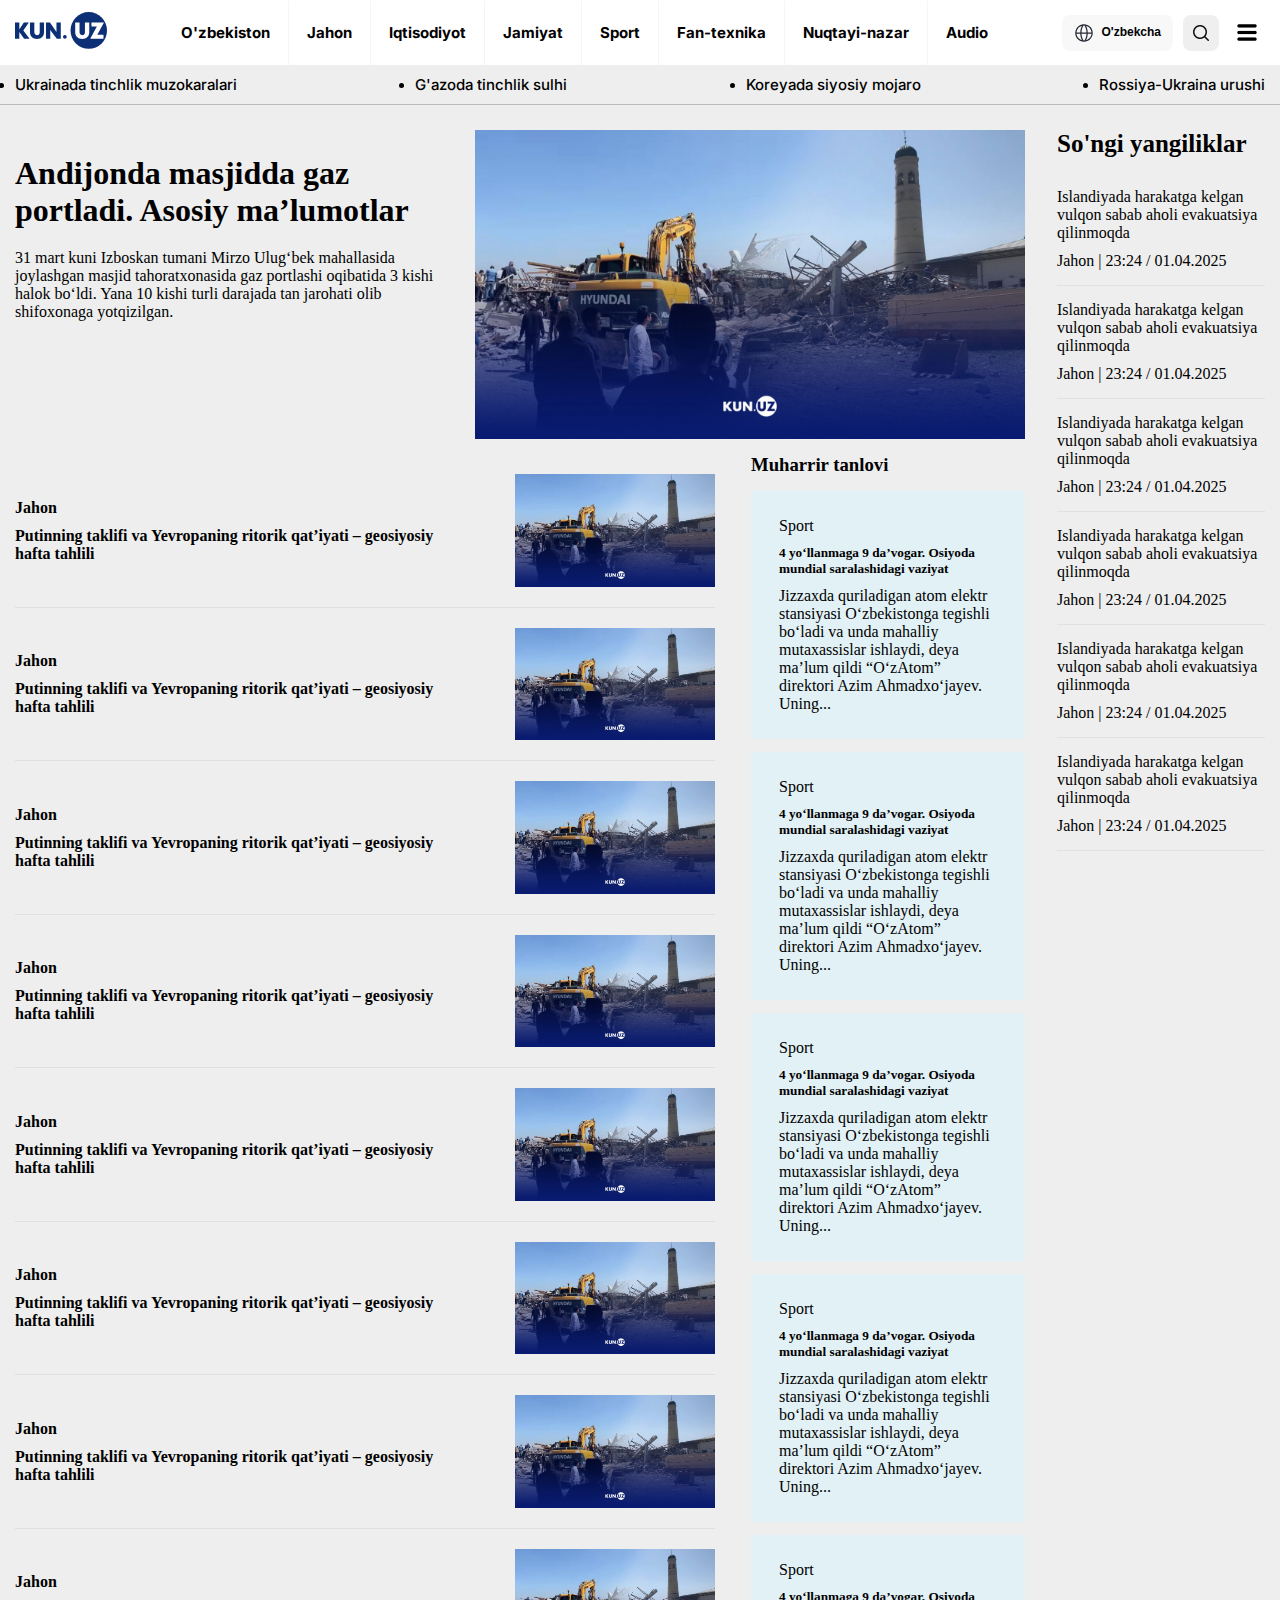
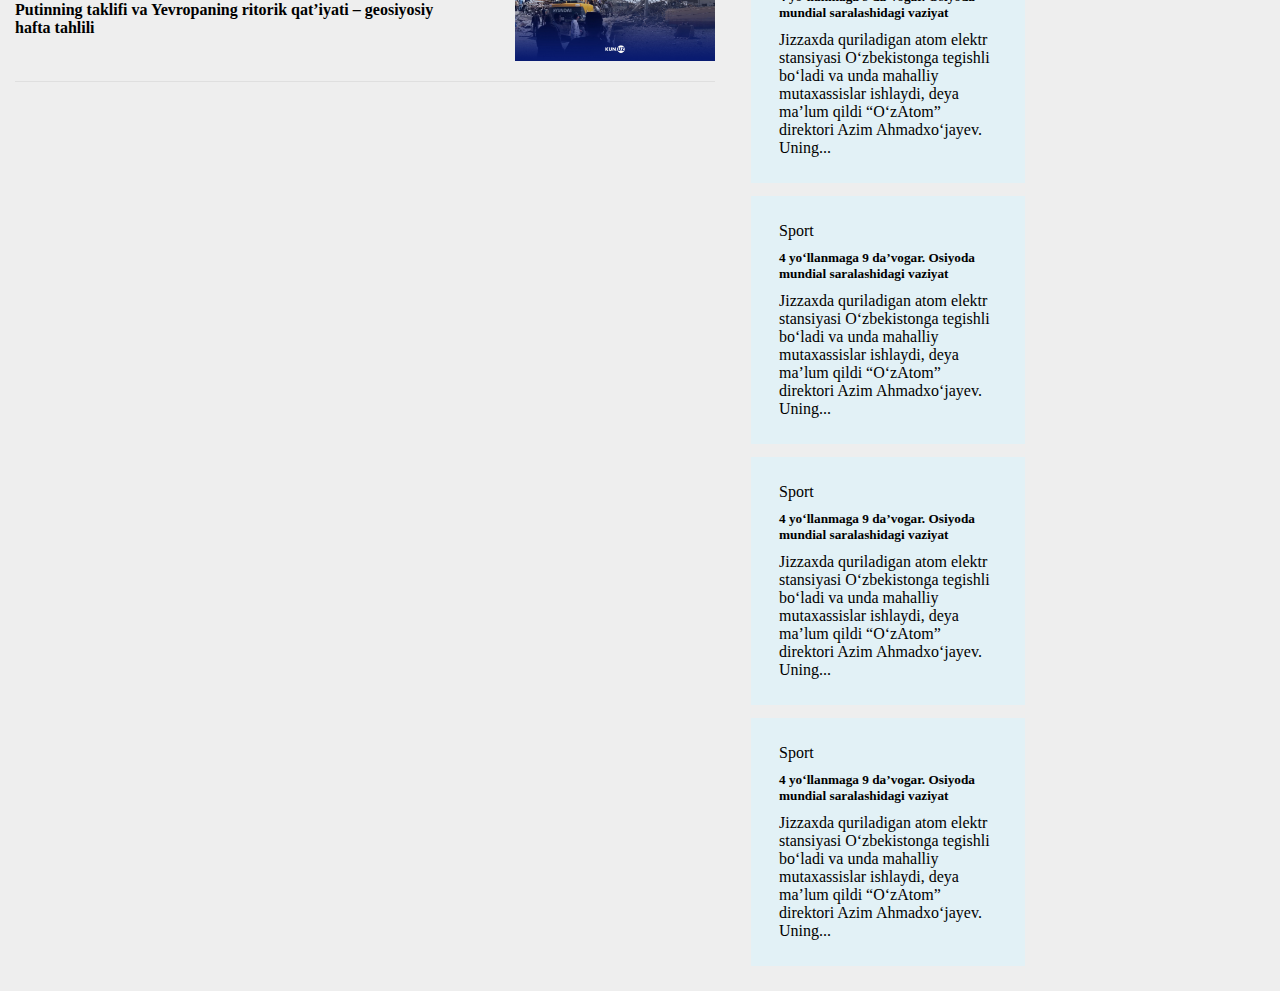
==== index.html @ 6309edfa "download" ====
<!DOCTYPE html>
<html lang="en">

<head>
    <meta charset="UTF-8">
    <meta name="viewport" content="width=device-width, initial-scale=1.0">
    <link rel="icon" href="./imgs/title-logo.png">
    <link rel="stylesheet" href="./css/main.css">
    <link rel="stylesheet" href="./css/header.css">
    <title>O'zbekiston va jahon yangiliklari</title>
</head>

<body>
    <header>
        <nav>
            <div class="container">
                <a href="">
                    <picture>
                        <source srcset="./imgs/desktop-logo.svg" media="(min-width: 1024px)">
                        <img src="./imgs/mobile-logo.svg" alt="default img">
                    </picture>
                </a>
                <ul>
                    <li>
                        <a href="">O'zbekiston</a>
                    </li>
                    <hr>
                    <li>
                        <a href="">Jahon</a>
                    </li>
                    <hr>
                    <li>
                        <a href="">Iqtisodiyot</a>
                    </li>
                    <hr>
                    <li>
                        <a href="">Jamiyat</a>
                    </li>
                    <hr>
                    <li>
                        <a href="">Sport</a>
                    </li>
                    <hr>
                    <li>
                        <a href="">Fan-texnika</a>
                    </li>
                    <hr>
                    <li>
                        <a href="">Nuqtayi-nazar</a>
                    </li>
                    <hr>
                    <li>
                        <a href="">Audio</a>
                    </li>
                </ul>
                <div class="nav-btns">
                    <button class="select-btn">
                        <img src="./imgs/language.svg" alt="select lang img">
                        <span>O'zbekcha</span>
                    </button>
                    <button class="search-bar">
                        <img src="./imgs/search.png" alt="">
                    </button>
                    <button class="menu-btn"><img src="" alt="">
                        <img src="./imgs/menu.png" alt=""></button>
                </div>
            </div>
        </nav>
        <div class="dolzarb">
            <div class="container">
                <ul>
                    <li>
                        <a href="">Ukrainada tinchlik muzokaralari</a>
                    </li>
                    <li>
                        <a href="">G'azoda tinchlik sulhi</a>
                    </li>
                    <li>
                        <a href="">Koreyada siyosiy mojaro</a>
                    </li>
                    <li>
                        <a href="">Rossiya-Ukraina urushi</a>
                    </li>
                </ul>
            </div>
        </div>
        <div class="hero">
            <div class="container">
                <div class="main-content">
                    <div>
                        <div>
                            <h1>Andijonda masjidda gaz portladi. Asosiy ma’lumotlar</h1>
                            <p>31 mart kuni Izboskan tumani Mirzo Ulug‘bek mahallasida joylashgan masjid tahoratxonasida gaz portlashi oqibatida 3 kishi halok bo‘ldi. Yana 10 kishi turli darajada tan jarohati olib shifoxonaga yotqizilgan.</p>
                        </div>
                        <img src="./imgs/content.jpg" alt="">
                    </div>
                    <div>
                        <div>
                            <div>
                                <div>
                                    <b>Jahon</b>
                                    <h4>Putinning taklifi va Yevropaning ritorik qat’iyati – geosiyosiy hafta tahlili</h4>
                                </div>
                                <img src="./imgs/content.jpg" alt="">
                            </div>
                            <div>
                                <div>
                                    <b>Jahon</b>
                                    <h4>Putinning taklifi va Yevropaning ritorik qat’iyati – geosiyosiy hafta tahlili</h4>
                                </div>
                                <img src="./imgs/content.jpg" alt="">
                            </div>
                            <div>
                                <div>
                                    <b>Jahon</b>
                                    <h4>Putinning taklifi va Yevropaning ritorik qat’iyati – geosiyosiy hafta tahlili</h4>
                                </div>
                                <img src="./imgs/content.jpg" alt="">
                            </div>
                            <div>
                                <div>
                                    <b>Jahon</b>
                                    <h4>Putinning taklifi va Yevropaning ritorik qat’iyati – geosiyosiy hafta tahlili</h4>
                                </div>
                                <img src="./imgs/content.jpg" alt="">
                            </div>
                            <div>
                                <div>
                                    <b>Jahon</b>
                                    <h4>Putinning taklifi va Yevropaning ritorik qat’iyati – geosiyosiy hafta tahlili</h4>
                                </div>
                                <img src="./imgs/content.jpg" alt="">
                            </div>
                            <div>
                                <div>
                                    <b>Jahon</b>
                                    <h4>Putinning taklifi va Yevropaning ritorik qat’iyati – geosiyosiy hafta tahlili</h4>
                                </div>
                                <img src="./imgs/content.jpg" alt="">
                            </div>
                            <div>
                                <div>
                                    <b>Jahon</b>
                                    <h4>Putinning taklifi va Yevropaning ritorik qat’iyati – geosiyosiy hafta tahlili</h4>
                                </div>
                                <img src="./imgs/content.jpg" alt="">
                            </div>
                            <div>
                                <div>
                                    <b>Jahon</b>
                                    <h4>Putinning taklifi va Yevropaning ritorik qat’iyati – geosiyosiy hafta tahlili</h4>
                                </div>
                                <img src="./imgs/content.jpg" alt="">
                            </div>
                        </div>
                        <div class="muharrir-tanlovi">
                            <h3>Muharrir tanlovi</h3>
                            <div>
                                <div>
                                    <span>Sport</span>
                                    <h5>4 yo‘llanmaga 9 da’vogar. Osiyoda mundial saralashidagi vaziyat</h5>
                                    <p>Jizzaxda quriladigan atom elektr stansiyasi O‘zbekistonga tegishli bo‘ladi va unda mahalliy mutaxassislar ishlaydi, deya ma’lum qildi “O‘zAtom” direktori Azim Ahmadxo‘jayev. Uning...</p>
                                </div>
                                <div>
                                    <span>Sport</span>
                                    <h5>4 yo‘llanmaga 9 da’vogar. Osiyoda mundial saralashidagi vaziyat</h5>
                                    <p>Jizzaxda quriladigan atom elektr stansiyasi O‘zbekistonga tegishli bo‘ladi va unda mahalliy mutaxassislar ishlaydi, deya ma’lum qildi “O‘zAtom” direktori Azim Ahmadxo‘jayev. Uning...</p>
                                </div>
                                <div>
                                    <span>Sport</span>
                                    <h5>4 yo‘llanmaga 9 da’vogar. Osiyoda mundial saralashidagi vaziyat</h5>
                                    <p>Jizzaxda quriladigan atom elektr stansiyasi O‘zbekistonga tegishli bo‘ladi va unda mahalliy mutaxassislar ishlaydi, deya ma’lum qildi “O‘zAtom” direktori Azim Ahmadxo‘jayev. Uning...</p>
                                </div>
                                <div>
                                    <span>Sport</span>
                                    <h5>4 yo‘llanmaga 9 da’vogar. Osiyoda mundial saralashidagi vaziyat</h5>
                                    <p>Jizzaxda quriladigan atom elektr stansiyasi O‘zbekistonga tegishli bo‘ladi va unda mahalliy mutaxassislar ishlaydi, deya ma’lum qildi “O‘zAtom” direktori Azim Ahmadxo‘jayev. Uning...</p>
                                </div>
                                <div>
                                    <span>Sport</span>
                                    <h5>4 yo‘llanmaga 9 da’vogar. Osiyoda mundial saralashidagi vaziyat</h5>
                                    <p>Jizzaxda quriladigan atom elektr stansiyasi O‘zbekistonga tegishli bo‘ladi va unda mahalliy mutaxassislar ishlaydi, deya ma’lum qildi “O‘zAtom” direktori Azim Ahmadxo‘jayev. Uning...</p>
                                </div>
                                <div>
                                    <span>Sport</span>
                                    <h5>4 yo‘llanmaga 9 da’vogar. Osiyoda mundial saralashidagi vaziyat</h5>
                                    <p>Jizzaxda quriladigan atom elektr stansiyasi O‘zbekistonga tegishli bo‘ladi va unda mahalliy mutaxassislar ishlaydi, deya ma’lum qildi “O‘zAtom” direktori Azim Ahmadxo‘jayev. Uning...</p>
                                </div>
                                <div>
                                    <span>Sport</span>
                                    <h5>4 yo‘llanmaga 9 da’vogar. Osiyoda mundial saralashidagi vaziyat</h5>
                                    <p>Jizzaxda quriladigan atom elektr stansiyasi O‘zbekistonga tegishli bo‘ladi va unda mahalliy mutaxassislar ishlaydi, deya ma’lum qildi “O‘zAtom” direktori Azim Ahmadxo‘jayev. Uning...</p>
                                </div>
                                <div>
                                    <span>Sport</span>
                                    <h5>4 yo‘llanmaga 9 da’vogar. Osiyoda mundial saralashidagi vaziyat</h5>
                                    <p>Jizzaxda quriladigan atom elektr stansiyasi O‘zbekistonga tegishli bo‘ladi va unda mahalliy mutaxassislar ishlaydi, deya ma’lum qildi “O‘zAtom” direktori Azim Ahmadxo‘jayev. Uning...</p>
                                </div>
                            </div>
                        </div>
                    </div>
                </div>
                <div class="aside">
                    <h3>So'ngi yangiliklar</h3>
                    <div>
                        <div>
                            <p>Islandiyada harakatga kelgan vulqon sabab aholi evakuatsiya qilinmoqda</p>
                            <span>Jahon | 23:24 / 01.04.2025</span>
                        </div>
                        <div>
                            <p>Islandiyada harakatga kelgan vulqon sabab aholi evakuatsiya qilinmoqda</p>
                            <span>Jahon | 23:24 / 01.04.2025</span>
                        </div>
                        <div>
                            <p>Islandiyada harakatga kelgan vulqon sabab aholi evakuatsiya qilinmoqda</p>
                            <span>Jahon | 23:24 / 01.04.2025</span>
                        </div>
                        <div>
                            <p>Islandiyada harakatga kelgan vulqon sabab aholi evakuatsiya qilinmoqda</p>
                            <span>Jahon | 23:24 / 01.04.2025</span>
                        </div>
                        <div>
                            <p>Islandiyada harakatga kelgan vulqon sabab aholi evakuatsiya qilinmoqda</p>
                            <span>Jahon | 23:24 / 01.04.2025</span>
                        </div>
                        <div>
                            <p>Islandiyada harakatga kelgan vulqon sabab aholi evakuatsiya qilinmoqda</p>
                            <span>Jahon | 23:24 / 01.04.2025</span>
                        </div>
                    </div>
                </div>
            </div>
        </div>
    </header>
</body>
</html>
---- css/main.css ----
*{
    margin: 0;
    padding: 0;
    box-sizing: border-box;
}
.container{
    max-width: 1400px;
    margin: 0 auto;
    padding: 0px 15px;
    margin: 0 auto;
}
body{
    background-color: #EEEEEE;
}
---- css/header.css ----
@import url('https://fonts.googleapis.com/css2?family=Inter:ital,opsz,wght@0,14..32,100..900;1,14..32,100..900&display=swap');

nav {
    position: fixed;
    width: 100%;
    left: 0;
    left: 0;
    background-color: #FFFFFF;
}

nav>.container {
    display: flex;
    align-items: center;
    justify-content: space-between;
}

nav>.container>ul {
    display: flex;
    align-items: center;
    flex-wrap: nowrap;
    list-style: none;
}

nav>.container>ul>li {
    padding: 23px 18px;
    cursor: pointer;
}

nav>.container>ul>li>a {
    font-family: "Inter", "sans-serif";
    font-size: 15px;
    font-weight: 700;
    color: #000000;
    text-decoration: none;
}

nav>.container>ul>li>a:hover {
    color: #0042c5;
}

nav>.container>ul>hr {
    border: none;
    width: 1px;
    height: 64px;
    background-color: #e5e5e560;
}

nav .nav-btns {
    display: flex;
    align-items: center;
    gap: 10px;
}

nav .nav-btns button {
    border-radius: 8px;
    border: none;
    cursor: pointer;
    font-size: 12px;
    font-weight: 700;
    line-height: 120%;
}

nav .nav-btns .select-btn {
    padding: 8px 12px;
    display: flex;
    align-items: center;
    gap: 7px;
    background-color: #f8f8f8;
}

nav .nav-btns .search-bar {
    width: 36px;
    height: 36px;
    padding: 10px;
    display: flex;
    align-items: center;
    justify-content: center;
}

nav .nav-btns .search-bar img {
    width: 100%;
}

nav .nav-btns .menu-btn {
    width: 36px;
    height: 36px;
    display: flex;
    align-items: center;
    justify-content: center;
    padding: 8px;
    background-color: transparent;
}
nav .nav-btns .menu-btn img {
    width: 100%;
}

.dolzarb{
    padding-top: 75px;
}
.dolzarb>.container{
    padding-bottom: 10px;
    border-bottom: 1px solid #BABABA;
}
.dolzarb>.container>ul{
    display: flex;
    align-items: center;
    justify-content: space-between;
}
.dolzarb>.container>ul>li>a{
    text-decoration: none;
    color: #000000;
    font-size: 15px;
    font-family: "Inter", "sans-serif";
    font-weight: 500;
}
.dolzarb>.container>ul>li>a:hover{
    color: #0042c5;
}
.hero{
    padding: 25px 0px;
}
.hero .container{
    display: grid;
    grid-template-columns: 1010px 1fr;
    gap: 32px;
}
.hero .main-content{
    display: flex;
    flex-direction: column;
    row-gap: 15px;
}
.hero .main-content>div:nth-child(1){
    display: flex;
}
.hero .main-content>div:nth-child(1) div{
    display: flex;
    flex-direction: column;
    row-gap: 20px;
    padding: 25px 25px 25px 0px;
}
.hero .main-content>div:nth-child(1) img{
    width: 550px;
}

.main-content>div:nth-child(2){
    display: grid;
    grid-template-columns: 700px 1fr;
    gap: 36px;
}
.main-content>div:nth-child(2)>div:nth-child(1){
    display: flex;
    flex-direction: column;
}
.main-content>div:nth-child(2)>div:nth-child(1)>div{
    display: flex;
    align-items: center;
    justify-content: space-between;
    border-bottom: 1px solid #DFDFDF;
    padding: 20px 0px;
    gap: 50px;
}
.main-content>div:nth-child(2)>div:nth-child(1)>div>div{
    display: flex;
    flex-direction: column;
    row-gap: 10px;
}
.main-content>div:nth-child(2)>div:nth-child(1)>div>img{
    width: 200px;
}
.muharrir-tanlovi{
    display: flex;
    flex-direction: column;
    row-gap: 15px;
}
.muharrir-tanlovi>div{
    display: flex;
    flex-direction: column;
    row-gap: 13px;
}
.muharrir-tanlovi>div>div{
    background-color: #E2F1F6;
    padding: 26px 28px;
    display: flex;
    flex-direction: column;
    row-gap: 10px;
}
.aside{
    display: flex;
    flex-direction: column;
    row-gap: 15px;
}
.aside h3{
    font-size: 25px;
}
.aside>div{
    display: flex;
    flex-direction: column;
}
.aside>div>div{
    padding: 15px 0px;
    display: flex;
    flex-direction: column;
    row-gap: 10px;
    border-bottom: 1px solid #E1E1E1;
}
@media (max-width: 1024px) {
    nav {
        padding: 15px 0px;
    }
    nav>.container>ul {
        display: none;
    }
    nav .nav-btns {
        gap: 5px;
    }
    nav .nav-btns .select-btn {
        background-color: transparent;
        color: #A9AABC;
        font-size: 14px;
    }
    nav .nav-btns .select-btn>img{
        display: none;
    }
    nav .nav-btns .search-bar {
        background-color: transparent;
    }
}
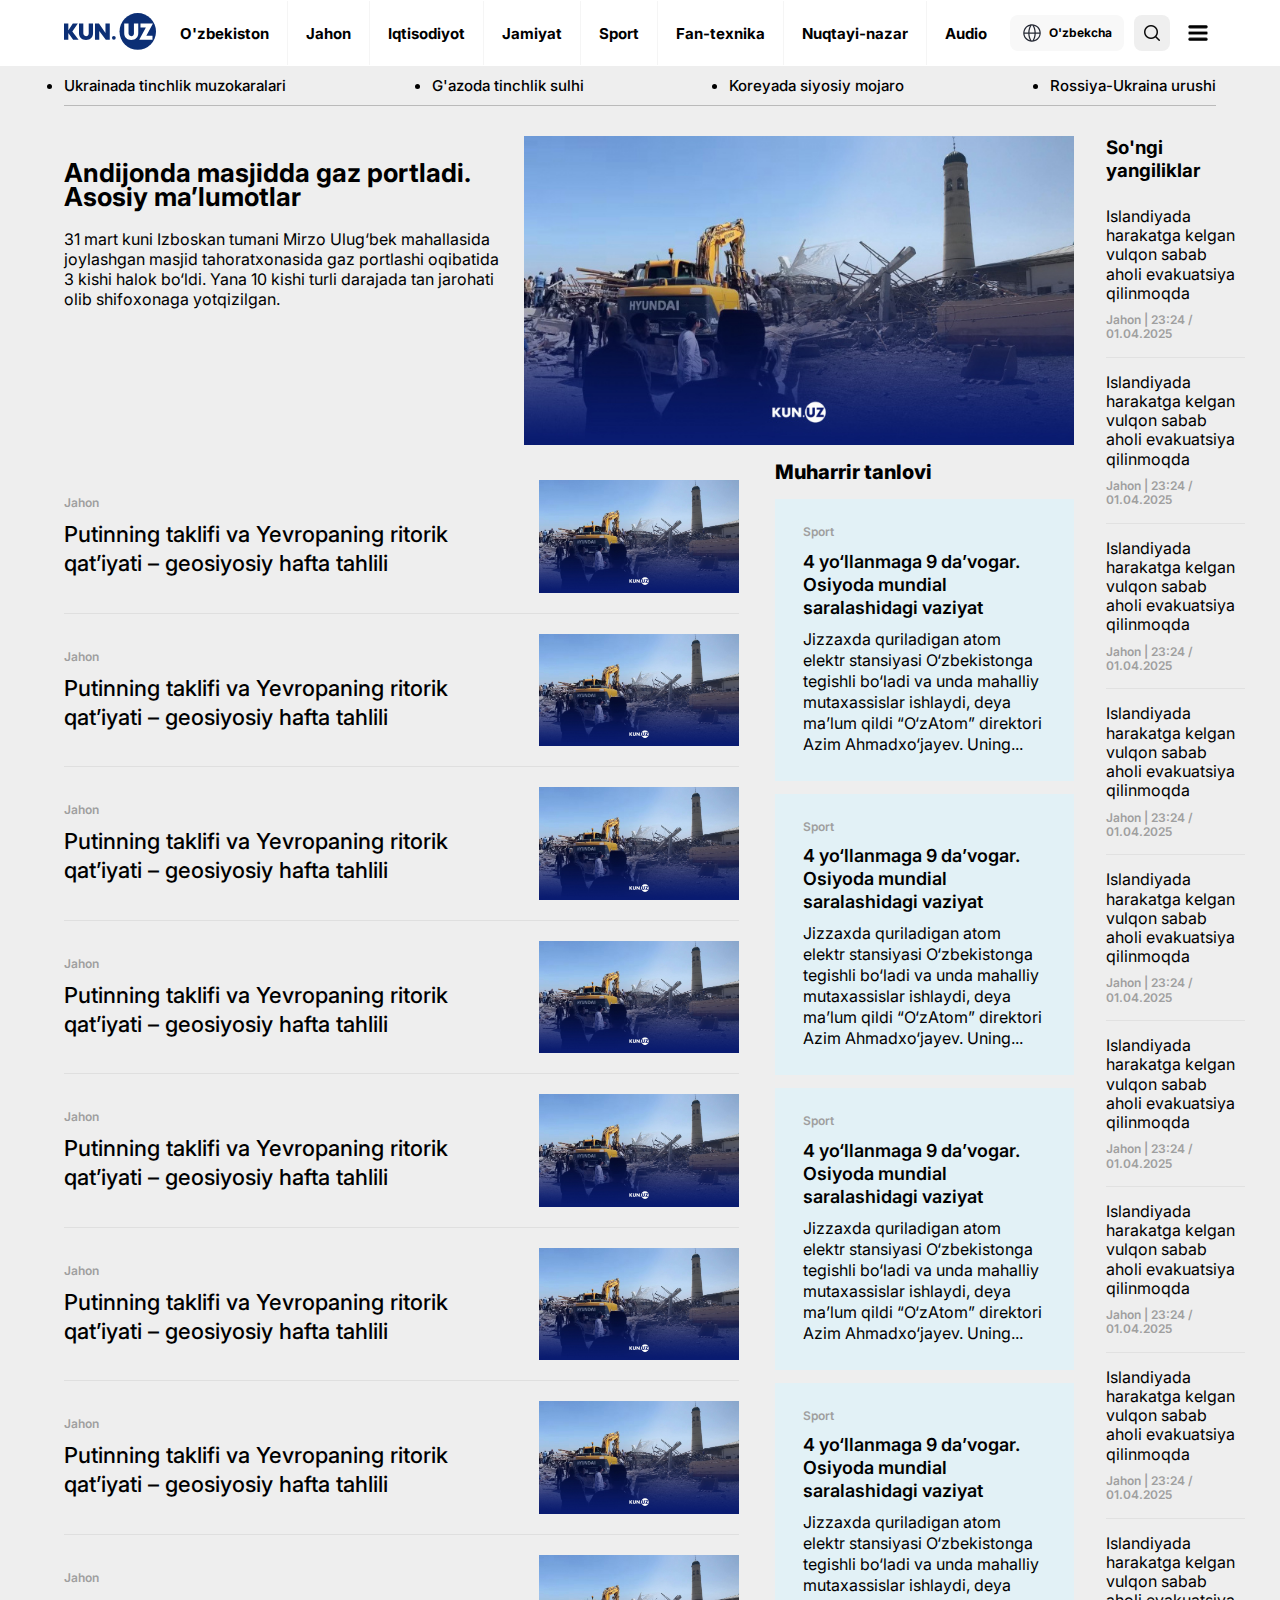
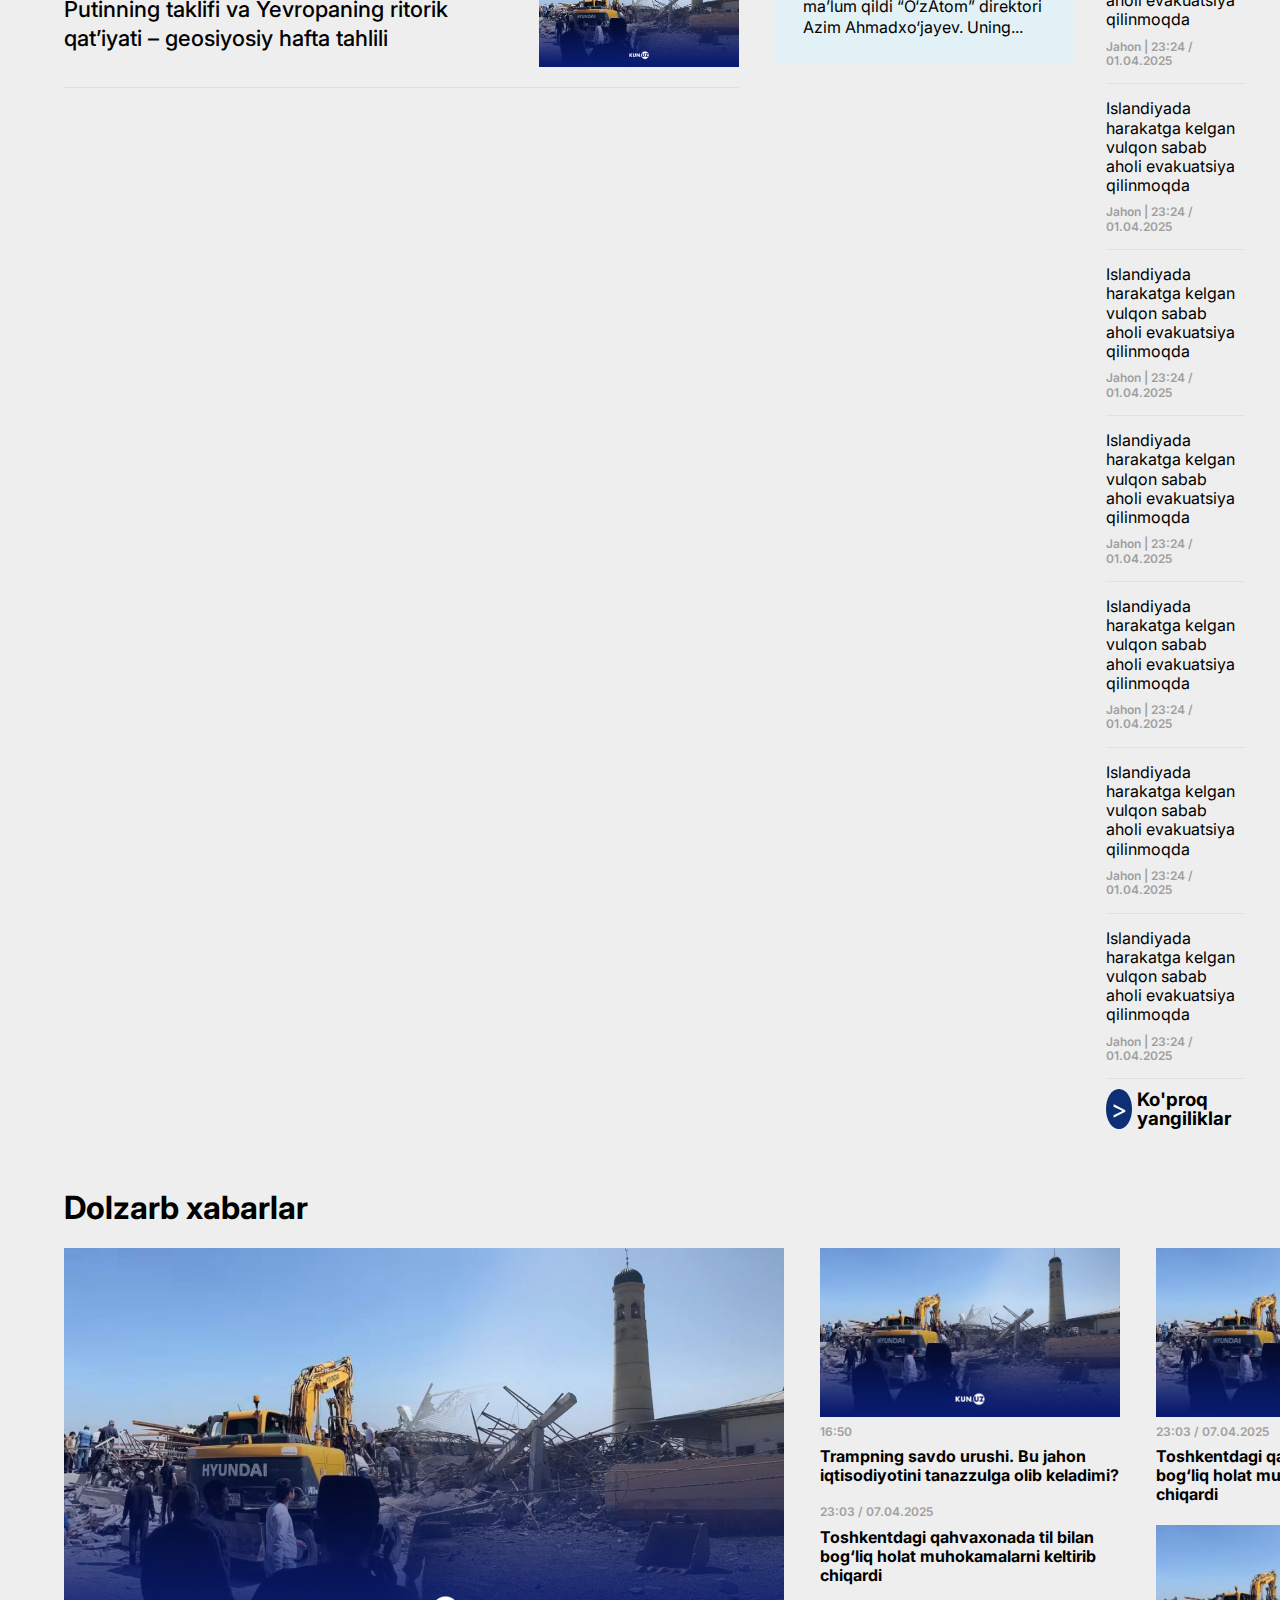
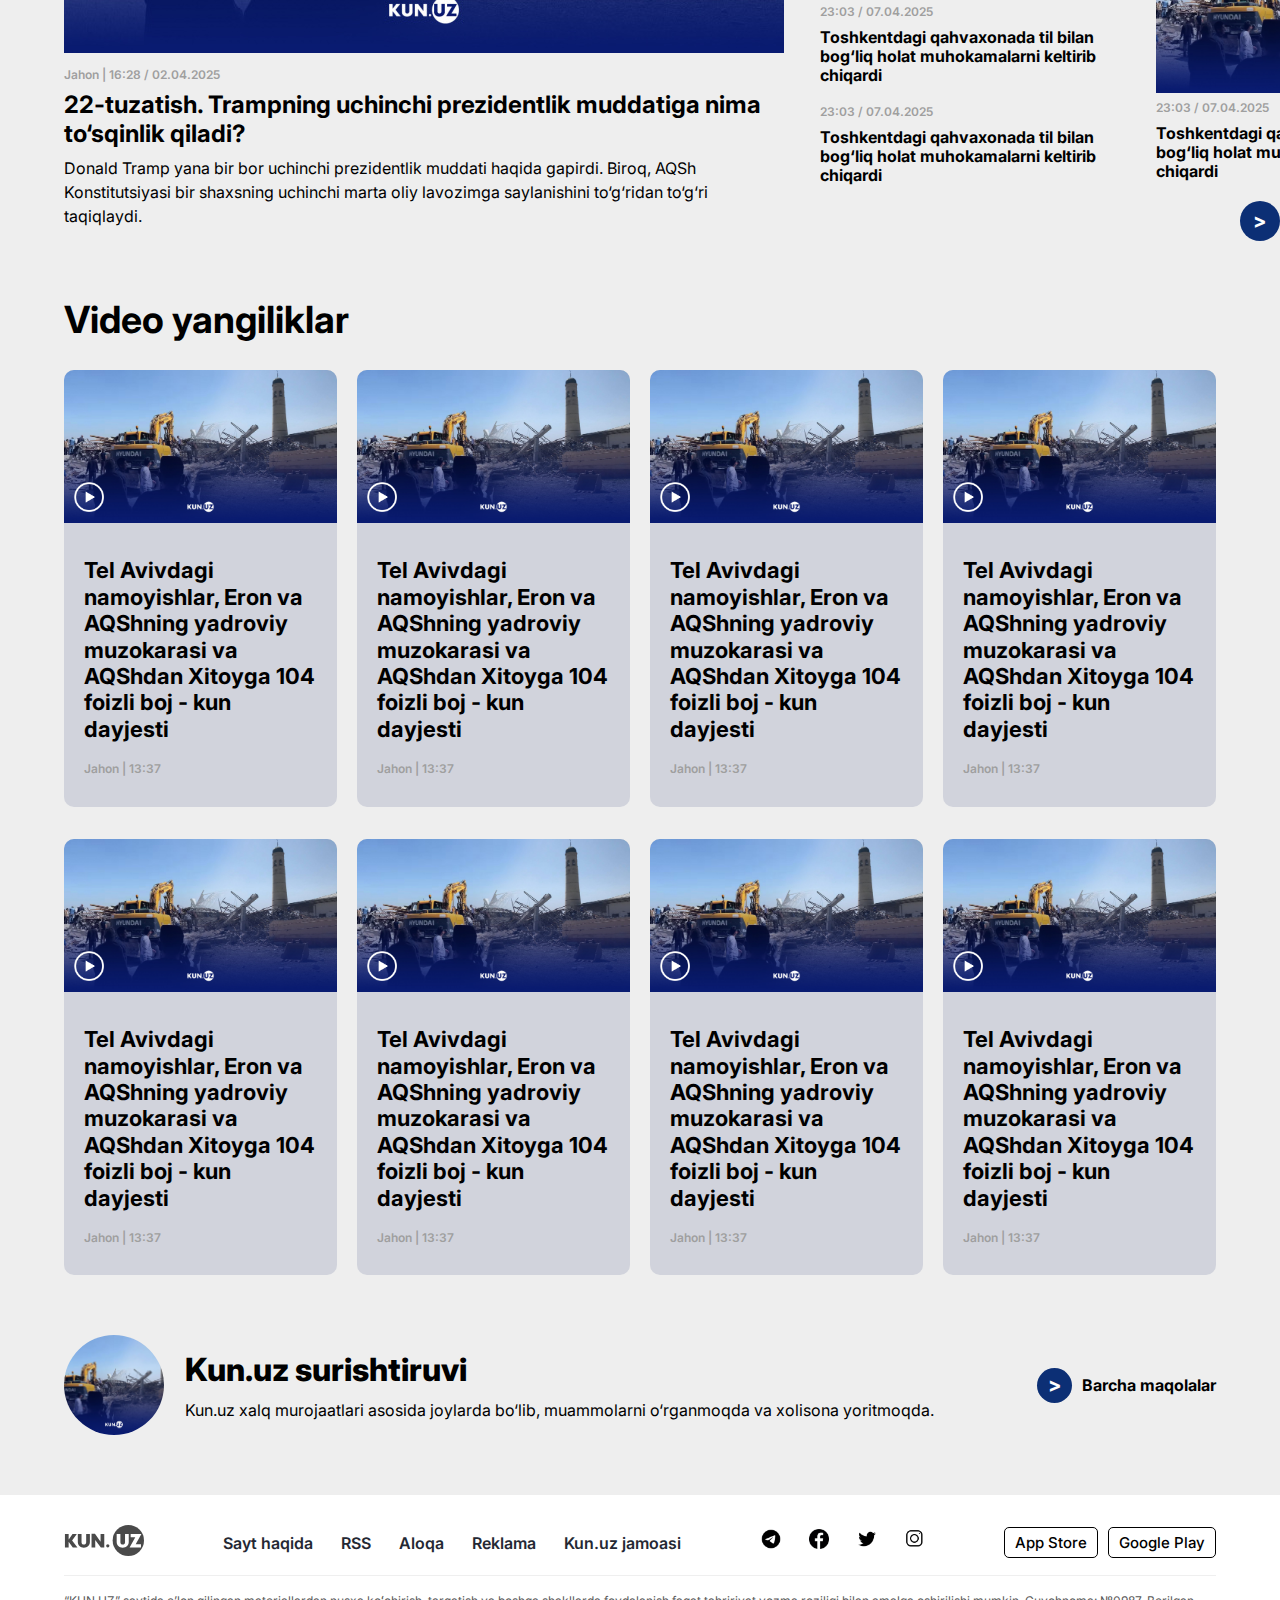
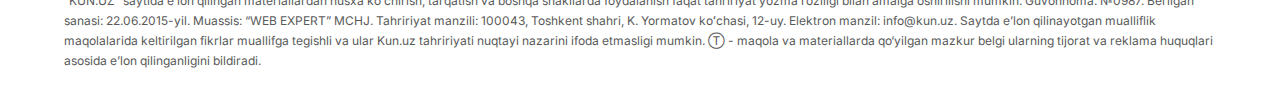
==== commit 8f08cdc1: "download" ====
--- a/index.html
+++ b/index.html
@@ -1,15 +1,17 @@
 <!DOCTYPE html>
 <html lang="en">
-
 <head>
     <meta charset="UTF-8">
     <meta name="viewport" content="width=device-width, initial-scale=1.0">
     <link rel="icon" href="./imgs/title-logo.png">
     <link rel="stylesheet" href="./css/main.css">
     <link rel="stylesheet" href="./css/header.css">
+    <link rel="stylesheet" href="./css/footer.css">
+    <link rel="stylesheet" href="./css/dolzarb.css">
+    <link rel="stylesheet" href="./css/video-news.css">
+    <link rel="stylesheet" href="./css/surishtiruv.css">
     <title>O'zbekiston va jahon yangiliklari</title>
 </head>
-
 <body>
     <header>
         <nav>
@@ -17,7 +19,7 @@
                 <a href="">
                     <picture>
                         <source srcset="./imgs/desktop-logo.svg" media="(min-width: 1024px)">
-                        <img src="./imgs/mobile-logo.svg" alt="default img">
+                        <img src="./imgs/mobile-logo.svg" alt="default logo">
                     </picture>
                 </a>
                 <ul>
@@ -59,10 +61,10 @@
                         <span>O'zbekcha</span>
                     </button>
                     <button class="search-bar">
-                        <img src="./imgs/search.png" alt="">
+                        <img src="./imgs/search.png" alt="search img">
                     </button>
-                    <button class="menu-btn"><img src="" alt="">
-                        <img src="./imgs/menu.png" alt=""></button>
+                    <button class="menu-btn">
+                        <img src="./imgs/menu.png" alt="menu img"></button>
                 </div>
             </div>
         </nav>
@@ -87,70 +89,70 @@
         <div class="hero">
             <div class="container">
                 <div class="main-content">
-                    <div>
+                    <div class="main-news">
                         <div>
                             <h1>Andijonda masjidda gaz portladi. Asosiy ma’lumotlar</h1>
                             <p>31 mart kuni Izboskan tumani Mirzo Ulug‘bek mahallasida joylashgan masjid tahoratxonasida gaz portlashi oqibatida 3 kishi halok bo‘ldi. Yana 10 kishi turli darajada tan jarohati olib shifoxonaga yotqizilgan.</p>
                         </div>
-                        <img src="./imgs/content.jpg" alt="">
-                    </div>
-                    <div>
-                        <div>
-                            <div>
-                                <div>
-                                    <b>Jahon</b>
-                                    <h4>Putinning taklifi va Yevropaning ritorik qat’iyati – geosiyosiy hafta tahlili</h4>
-                                </div>
-                                <img src="./imgs/content.jpg" alt="">
-                            </div>
-                            <div>
-                                <div>
-                                    <b>Jahon</b>
-                                    <h4>Putinning taklifi va Yevropaning ritorik qat’iyati – geosiyosiy hafta tahlili</h4>
-                                </div>
-                                <img src="./imgs/content.jpg" alt="">
-                            </div>
-                            <div>
-                                <div>
-                                    <b>Jahon</b>
-                                    <h4>Putinning taklifi va Yevropaning ritorik qat’iyati – geosiyosiy hafta tahlili</h4>
-                                </div>
-                                <img src="./imgs/content.jpg" alt="">
-                            </div>
-                            <div>
-                                <div>
-                                    <b>Jahon</b>
-                                    <h4>Putinning taklifi va Yevropaning ritorik qat’iyati – geosiyosiy hafta tahlili</h4>
-                                </div>
-                                <img src="./imgs/content.jpg" alt="">
-                            </div>
-                            <div>
-                                <div>
-                                    <b>Jahon</b>
-                                    <h4>Putinning taklifi va Yevropaning ritorik qat’iyati – geosiyosiy hafta tahlili</h4>
-                                </div>
-                                <img src="./imgs/content.jpg" alt="">
-                            </div>
-                            <div>
-                                <div>
-                                    <b>Jahon</b>
-                                    <h4>Putinning taklifi va Yevropaning ritorik qat’iyati – geosiyosiy hafta tahlili</h4>
-                                </div>
-                                <img src="./imgs/content.jpg" alt="">
-                            </div>
-                            <div>
-                                <div>
-                                    <b>Jahon</b>
-                                    <h4>Putinning taklifi va Yevropaning ritorik qat’iyati – geosiyosiy hafta tahlili</h4>
-                                </div>
-                                <img src="./imgs/content.jpg" alt="">
-                            </div>
-                            <div>
-                                <div>
-                                    <b>Jahon</b>
-                                    <h4>Putinning taklifi va Yevropaning ritorik qat’iyati – geosiyosiy hafta tahlili</h4>
-                                </div>
-                                <img src="./imgs/content.jpg" alt="">
+                        <img src="./imgs/content.jpg" alt="content img">
+                    </div>
+                    <div class="last-news">
+                        <div>
+                            <div>
+                                <div>
+                                    <b>Jahon</b>
+                                    <h4>Putinning taklifi va Yevropaning ritorik qat’iyati – geosiyosiy hafta tahlili</h4>
+                                </div>
+                                <img src="./imgs/content.jpg" alt="content img">
+                            </div>
+                            <div>
+                                <div>
+                                    <b>Jahon</b>
+                                    <h4>Putinning taklifi va Yevropaning ritorik qat’iyati – geosiyosiy hafta tahlili</h4>
+                                </div>
+                                <img src="./imgs/content.jpg" alt="content img">
+                            </div>
+                            <div>
+                                <div>
+                                    <b>Jahon</b>
+                                    <h4>Putinning taklifi va Yevropaning ritorik qat’iyati – geosiyosiy hafta tahlili</h4>
+                                </div>
+                                <img src="./imgs/content.jpg" alt="content img">
+                            </div>
+                            <div>
+                                <div>
+                                    <b>Jahon</b>
+                                    <h4>Putinning taklifi va Yevropaning ritorik qat’iyati – geosiyosiy hafta tahlili</h4>
+                                </div>
+                                <img src="./imgs/content.jpg" alt="content img">
+                            </div>
+                            <div>
+                                <div>
+                                    <b>Jahon</b>
+                                    <h4>Putinning taklifi va Yevropaning ritorik qat’iyati – geosiyosiy hafta tahlili</h4>
+                                </div>
+                                <img src="./imgs/content.jpg" alt="content img">
+                            </div>
+                            <div>
+                                <div>
+                                    <b>Jahon</b>
+                                    <h4>Putinning taklifi va Yevropaning ritorik qat’iyati – geosiyosiy hafta tahlili</h4>
+                                </div>
+                                <img src="./imgs/content.jpg" alt="content img">
+                            </div>
+                            <div>
+                                <div>
+                                    <b>Jahon</b>
+                                    <h4>Putinning taklifi va Yevropaning ritorik qat’iyati – geosiyosiy hafta tahlili</h4>
+                                </div>
+                                <img src="./imgs/content.jpg" alt="content img">
+                            </div>
+                            <div>
+                                <div>
+                                    <b>Jahon</b>
+                                    <h4>Putinning taklifi va Yevropaning ritorik qat’iyati – geosiyosiy hafta tahlili</h4>
+                                </div>
+                                <img src="./imgs/content.jpg" alt="content img">
                             </div>
                         </div>
                         <div class="muharrir-tanlovi">
@@ -176,26 +178,6 @@
                                     <h5>4 yo‘llanmaga 9 da’vogar. Osiyoda mundial saralashidagi vaziyat</h5>
                                     <p>Jizzaxda quriladigan atom elektr stansiyasi O‘zbekistonga tegishli bo‘ladi va unda mahalliy mutaxassislar ishlaydi, deya ma’lum qildi “O‘zAtom” direktori Azim Ahmadxo‘jayev. Uning...</p>
                                 </div>
-                                <div>
-                                    <span>Sport</span>
-                                    <h5>4 yo‘llanmaga 9 da’vogar. Osiyoda mundial saralashidagi vaziyat</h5>
-                                    <p>Jizzaxda quriladigan atom elektr stansiyasi O‘zbekistonga tegishli bo‘ladi va unda mahalliy mutaxassislar ishlaydi, deya ma’lum qildi “O‘zAtom” direktori Azim Ahmadxo‘jayev. Uning...</p>
-                                </div>
-                                <div>
-                                    <span>Sport</span>
-                                    <h5>4 yo‘llanmaga 9 da’vogar. Osiyoda mundial saralashidagi vaziyat</h5>
-                                    <p>Jizzaxda quriladigan atom elektr stansiyasi O‘zbekistonga tegishli bo‘ladi va unda mahalliy mutaxassislar ishlaydi, deya ma’lum qildi “O‘zAtom” direktori Azim Ahmadxo‘jayev. Uning...</p>
-                                </div>
-                                <div>
-                                    <span>Sport</span>
-                                    <h5>4 yo‘llanmaga 9 da’vogar. Osiyoda mundial saralashidagi vaziyat</h5>
-                                    <p>Jizzaxda quriladigan atom elektr stansiyasi O‘zbekistonga tegishli bo‘ladi va unda mahalliy mutaxassislar ishlaydi, deya ma’lum qildi “O‘zAtom” direktori Azim Ahmadxo‘jayev. Uning...</p>
-                                </div>
-                                <div>
-                                    <span>Sport</span>
-                                    <h5>4 yo‘llanmaga 9 da’vogar. Osiyoda mundial saralashidagi vaziyat</h5>
-                                    <p>Jizzaxda quriladigan atom elektr stansiyasi O‘zbekistonga tegishli bo‘ladi va unda mahalliy mutaxassislar ishlaydi, deya ma’lum qildi “O‘zAtom” direktori Azim Ahmadxo‘jayev. Uning...</p>
-                                </div>
                             </div>
                         </div>
                     </div>
@@ -227,10 +209,262 @@
                             <p>Islandiyada harakatga kelgan vulqon sabab aholi evakuatsiya qilinmoqda</p>
                             <span>Jahon | 23:24 / 01.04.2025</span>
                         </div>
-                    </div>
+                        <div>
+                            <p>Islandiyada harakatga kelgan vulqon sabab aholi evakuatsiya qilinmoqda</p>
+                            <span>Jahon | 23:24 / 01.04.2025</span>
+                        </div>
+                        <div>
+                            <p>Islandiyada harakatga kelgan vulqon sabab aholi evakuatsiya qilinmoqda</p>
+                            <span>Jahon | 23:24 / 01.04.2025</span>
+                        </div>
+                        <div>
+                            <p>Islandiyada harakatga kelgan vulqon sabab aholi evakuatsiya qilinmoqda</p>
+                            <span>Jahon | 23:24 / 01.04.2025</span>
+                        </div>
+                        <div>
+                            <p>Islandiyada harakatga kelgan vulqon sabab aholi evakuatsiya qilinmoqda</p>
+                            <span>Jahon | 23:24 / 01.04.2025</span>
+                        </div>
+                        <div>
+                            <p>Islandiyada harakatga kelgan vulqon sabab aholi evakuatsiya qilinmoqda</p>
+                            <span>Jahon | 23:24 / 01.04.2025</span>
+                        </div>
+                        <div>
+                            <p>Islandiyada harakatga kelgan vulqon sabab aholi evakuatsiya qilinmoqda</p>
+                            <span>Jahon | 23:24 / 01.04.2025</span>
+                        </div>
+                        <div>
+                            <p>Islandiyada harakatga kelgan vulqon sabab aholi evakuatsiya qilinmoqda</p>
+                            <span>Jahon | 23:24 / 01.04.2025</span>
+                        </div>
+                        <div>
+                            <p>Islandiyada harakatga kelgan vulqon sabab aholi evakuatsiya qilinmoqda</p>
+                            <span>Jahon | 23:24 / 01.04.2025</span>
+                        </div>
+                        <div>
+                            <p>Islandiyada harakatga kelgan vulqon sabab aholi evakuatsiya qilinmoqda</p>
+                            <span>Jahon | 23:24 / 01.04.2025</span>
+                        </div>
+                    </div>
+                    <a href="">
+                        <button>></button>
+                        <h3>Ko'proq yangiliklar</h3>
+                    </a>
                 </div>
             </div>
         </div>
     </header>
+    <section class="dolzarb-message">
+        <div class="container">
+            <a href="">Dolzarb xabarlar</a>
+            <div>
+                <div class="main-dolzarb">
+                    <img src="./imgs/content.jpg" alt="content img">
+                    <div>
+                        <b>Jahon | 16:28 / 02.04.2025</b>
+                        <a href=""><h2>22-tuzatish. Trampning uchinchi prezidentlik muddatiga nima to‘sqinlik qiladi?</h2></a>
+                        <p>Donald Tramp yana bir bor uchinchi prezidentlik muddati haqida gapirdi. Biroq, AQSh Konstitutsiyasi bir shaxsning uchinchi marta oliy lavozimga saylanishini to‘g‘ridan to‘g‘ri taqiqlaydi.</p>
+                    </div>
+                </div>
+                <div class="small-dolzarb 1">
+                    <div>
+                        <img src="./imgs/content.jpg" alt="">
+                        <span>16:50</span>
+                        <p>Trampning savdo urushi. Bu jahon iqtisodiyotini tanazzulga olib keladimi?</p>
+                    </div>
+                    <div>
+                        <span>23:03 / 07.04.2025</span>
+                        <p>Toshkentdagi qahvaxonada til bilan bog‘liq holat muhokamalarni keltirib chiqardi
+                        </p>
+                    </div>
+                    <div>
+                        <span>23:03 / 07.04.2025</span>
+                        <p>Toshkentdagi qahvaxonada til bilan bog‘liq holat muhokamalarni keltirib chiqardi
+                        </p>
+                    </div>
+                    <div>
+                        <span>23:03 / 07.04.2025</span>
+                        <p>Toshkentdagi qahvaxonada til bilan bog‘liq holat muhokamalarni keltirib chiqardi
+                        </p>
+                    </div>
+                </div>
+                <div class="small-dolzarb 2">
+                    <div>
+                        <img src="./imgs/content.jpg" alt="">
+                        <span>23:03 / 07.04.2025</span>
+                        <p>Toshkentdagi qahvaxonada til bilan bog‘liq holat muhokamalarni keltirib chiqardi
+                        </p>
+                    </div>
+                    <div>
+                        <img src="./imgs/content.jpg" alt="">
+                        <span>23:03 / 07.04.2025</span>
+                        <p>Toshkentdagi qahvaxonada til bilan bog‘liq holat muhokamalarni keltirib chiqardi
+                        </p>
+                    </div>
+                    <a href="">
+                        <button>></button>
+                        <span>Barchasi</span>
+                    </a>
+                </div>
+            </div>
+        </div>
+    </section>
+    <section class="video-news">
+        <div class="container">
+            <a href=""><h3>Video yangiliklar</h3></a>
+            <div>
+                <div>
+                    <div>
+                        <img src="./imgs/content.jpg" alt="">
+                        <button><img src="./imgs/play.png" alt=""></button>
+                    </div>
+                    <div>
+                        <h4>Tel Avivdagi namoyishlar, Eron va AQShning yadroviy muzokarasi va AQShdan Xitoyga 104 foizli boj - kun dayjesti</h4>
+                        <b>Jahon | 13:37</b>
+                    </div>
+                </div>
+                <div>
+                    <div>
+                        <img src="./imgs/content.jpg" alt="">
+                        <button><img src="./imgs/play.png" alt=""></button>
+                    </div>
+                    <div>
+                        <h4>Tel Avivdagi namoyishlar, Eron va AQShning yadroviy muzokarasi va AQShdan Xitoyga 104 foizli boj - kun dayjesti</h4>
+                        <b>Jahon | 13:37</b>
+                    </div>
+                </div>
+                
+                <div>
+                    <div>
+                        <img src="./imgs/content.jpg" alt="">
+                        <button><img src="./imgs/play.png" alt=""></button>
+                    </div>
+                    <div>
+                        <h4>Tel Avivdagi namoyishlar, Eron va AQShning yadroviy muzokarasi va AQShdan Xitoyga 104 foizli boj - kun dayjesti</h4>
+                        <b>Jahon | 13:37</b>
+                    </div>
+                </div>
+                
+                <div>
+                    <div>
+                        <img src="./imgs/content.jpg" alt="">
+                        <button><img src="./imgs/play.png" alt=""></button>
+                    </div>
+                    <div>
+                        <h4>Tel Avivdagi namoyishlar, Eron va AQShning yadroviy muzokarasi va AQShdan Xitoyga 104 foizli boj - kun dayjesti</h4>
+                        <b>Jahon | 13:37</b>
+                    </div>
+                </div>
+                
+                <div>
+                    <div>
+                        <img src="./imgs/content.jpg" alt="">
+                        <button><img src="./imgs/play.png" alt=""></button>
+                    </div>
+                    <div>
+                        <h4>Tel Avivdagi namoyishlar, Eron va AQShning yadroviy muzokarasi va AQShdan Xitoyga 104 foizli boj - kun dayjesti</h4>
+                        <b>Jahon | 13:37</b>
+                    </div>
+                </div>
+                
+                <div>
+                    <div>
+                        <img src="./imgs/content.jpg" alt="">
+                        <button><img src="./imgs/play.png" alt=""></button>
+                    </div>
+                    <div>
+                        <h4>Tel Avivdagi namoyishlar, Eron va AQShning yadroviy muzokarasi va AQShdan Xitoyga 104 foizli boj - kun dayjesti</h4>
+                        <b>Jahon | 13:37</b>
+                    </div>
+                </div>
+                <div>
+                    <div>
+                        <img src="./imgs/content.jpg" alt="">
+                        <button><img src="./imgs/play.png" alt=""></button>
+                    </div>
+                    <div>
+                        <h4>Tel Avivdagi namoyishlar, Eron va AQShning yadroviy muzokarasi va AQShdan Xitoyga 104 foizli boj - kun dayjesti</h4>
+                        <b>Jahon | 13:37</b>
+                    </div>
+                </div>
+                <div>
+                    <div>
+                        <img src="./imgs/content.jpg" alt="">
+                        <button><img src="./imgs/play.png" alt=""></button>
+                    </div>
+                    <div>
+                        <h4>Tel Avivdagi namoyishlar, Eron va AQShning yadroviy muzokarasi va AQShdan Xitoyga 104 foizli boj - kun dayjesti</h4>
+                        <b>Jahon | 13:37</b>
+                    </div>
+                </div>
+            </div>
+        </div>
+    </section>
+    <section class="surishtiruv">
+        <div class="container">
+            <div>
+                <div>
+                    <img src="./imgs/content.jpg" alt="">
+                    <div>
+                        <h2>Kun.uz surishtiruvi</h2>
+                        <p>Kun.uz xalq murojaatlari asosida joylarda bo‘lib, muammolarni o‘rganmoqda va xolisona yoritmoqda.</p>
+                    </div>
+                </div>
+                <a href="">
+                    <button>></button>
+                    <span>Barcha maqolalar</span>
+                </a>
+            </div>
+            <div></div>
+        </div>
+    </section>
+    <footer>
+        <div class="container">
+            <div class="top-footer">
+                <a href=""><img src="./imgs/footer-logo.svg" alt="footer logo"></a>
+                <ul>
+                    <li>
+                        <a href="">Sayt haqida</a>
+                    </li>
+                    <li>
+                        <a href="">RSS</a>
+                    </li>
+                    <li>
+                        <a href="">Aloqa</a>
+                    </li>
+                    <li>
+                        <a href="">Reklama</a>
+                    </li>
+                    <li>
+                        <a href="">Kun.uz jamoasi</a>
+                    </li>
+                </ul>
+                <ul>
+                    <li>
+                        <a href=""><img src="./imgs/telegram.png" alt=""></a>
+                    </li>
+                    <li>
+                        <a href=""><img src="./imgs/facebook.png" alt=""></a>
+                    </li>
+                    <li>
+                        <a href=""><img src="./imgs/twitter.png" alt=""></a>
+                    </li>
+                    <li>
+                        <a href=""><img src="./imgs/instagram.png" alt=""></a>
+                    </li>
+                </ul>
+                <div class="footer-btns">
+                    <a href="">App Store</a>
+                    <a href="">Google Play</a>
+                </div>
+            </div>
+            <div class="bottom-footer">
+                <p>“KUN.UZ” saytida eʼlon qilingan materiallardan nusxa koʻchirish, tarqatish va boshqa shakllarda foydalanish faqat tahririyat yozma roziligi bilan amalga oshirilishi mumkin.
+                    Guvohnoma: №0987. Berilgan sanasi: 22.06.2015-yil. Muassis: “WEB EXPERT” MCHJ. Tahririyat manzili: 100043, Toshkent shahri, K. Yormatov koʻchasi, 12-uy. Elektron manzil: info@kun.uz.
+                    Saytda eʼlon qilinayotgan mualliflik maqolalarida keltirilgan fikrlar muallifga tegishli va ular Kun.uz tahririyati nuqtayi nazarini ifoda etmasligi mumkin.
+                    Ⓣ - maqola va materiallarda qo‘yilgan mazkur belgi ularning tijorat va reklama huquqlari asosida eʼlon qilinganligini bildiradi.</p>
+            </div>
+        </div>
+    </footer>
 </body>
 </html>--- a/css/main.css
+++ b/css/main.css
@@ -2,11 +2,10 @@
     margin: 0;
     padding: 0;
     box-sizing: border-box;
+    font-family: "Inter", "sans-serif";
 }
 .container{
-    max-width: 1400px;
-    margin: 0 auto;
-    padding: 0px 15px;
+    max-width: 90%;
     margin: 0 auto;
 }
 body{
--- a/css/header.css
+++ b/css/header.css
@@ -6,6 +6,7 @@
     left: 0;
     left: 0;
     background-color: #FFFFFF;
+    z-index: 100;
 }
 
 nav>.container {
@@ -27,7 +28,6 @@
 }
 
 nav>.container>ul>li>a {
-    font-family: "Inter", "sans-serif";
     font-size: 15px;
     font-weight: 700;
     color: #000000;
@@ -97,27 +97,28 @@
 .dolzarb{
     padding-top: 75px;
 }
-.dolzarb>.container{
+.dolzarb .container{
     padding-bottom: 10px;
     border-bottom: 1px solid #BABABA;
 }
-.dolzarb>.container>ul{
+.dolzarb ul{
     display: flex;
     align-items: center;
     justify-content: space-between;
 }
-.dolzarb>.container>ul>li>a{
+.dolzarb ul>li>a{
     text-decoration: none;
     color: #000000;
     font-size: 15px;
     font-family: "Inter", "sans-serif";
     font-weight: 500;
 }
-.dolzarb>.container>ul>li>a:hover{
+.dolzarb ul>li>a:hover{
     color: #0042c5;
 }
 .hero{
-    padding: 25px 0px;
+    min-height: 100vh;
+    padding: 30px 0px;
 }
 .hero .container{
     display: grid;
@@ -129,48 +130,81 @@
     flex-direction: column;
     row-gap: 15px;
 }
-.hero .main-content>div:nth-child(1){
-    display: flex;
-}
-.hero .main-content>div:nth-child(1) div{
+.main-news{
+    display: flex;
+    cursor: pointer;
+}
+.main-news:hover h1{
+    color: #0042c5;
+}
+.main-news>div{
     display: flex;
     flex-direction: column;
     row-gap: 20px;
     padding: 25px 25px 25px 0px;
 }
-.hero .main-content>div:nth-child(1) img{
+.main-news>div h1{
+    font-size: 26px;
+    font-weight: 700;
+    line-height: 120%;
+    line-height: 24px;
+}
+.main-news>div p{
+    font-size: 16px;
+    font-weight: 400;
+}
+.main-news img{
     width: 550px;
 }
 
-.main-content>div:nth-child(2){
+.last-news{
     display: grid;
-    grid-template-columns: 700px 1fr;
+    grid-template-columns: 675px 1fr;
     gap: 36px;
 }
-.main-content>div:nth-child(2)>div:nth-child(1){
-    display: flex;
-    flex-direction: column;
-}
-.main-content>div:nth-child(2)>div:nth-child(1)>div{
+.last-news>div:nth-child(1){
+    display: flex;
+    flex-direction: column;
+}
+.last-news>div:nth-child(1)>div{
     display: flex;
     align-items: center;
     justify-content: space-between;
     border-bottom: 1px solid #DFDFDF;
     padding: 20px 0px;
     gap: 50px;
-}
-.main-content>div:nth-child(2)>div:nth-child(1)>div>div{
+    cursor: pointer;
+}
+.last-news>div:nth-child(1)>div>div{
     display: flex;
     flex-direction: column;
     row-gap: 10px;
 }
-.main-content>div:nth-child(2)>div:nth-child(1)>div>img{
+.last-news>div:nth-child(1)>div:hover h4{
+    color: #0042c5;
+}
+.last-news>div:nth-child(1)>div>div b{
+    font-size: 12px;
+    font-weight: 600;
+    color: #9f9f9f;
+}
+.last-news>div:nth-child(1)>div>div h4{
+    font-size: 22px;
+    font-weight: 500;
+    line-height: 29px;
+}
+.last-news>div:nth-child(1)>div>img{
     width: 200px;
 }
 .muharrir-tanlovi{
     display: flex;
     flex-direction: column;
     row-gap: 15px;
+}
+.muharrir-tanlovi>h3{
+    font-size: 20px;
+    line-height: 120%;
+    font-weight: 800;
 }
 .muharrir-tanlovi>div{
     display: flex;
@@ -183,14 +217,59 @@
     display: flex;
     flex-direction: column;
     row-gap: 10px;
+    cursor: pointer;
+}
+.muharrir-tanlovi>div>div:hover{
+    transform: translate(-10px, -10px);
+    transition: all .2s ease;
+}
+.muharrir-tanlovi>div>div span{
+    font-size: 12px;
+    line-height: 120%;
+    font-weight: 600;
+    color: #9f9f9f;
+}
+.muharrir-tanlovi>div>div h5{
+    font-size: 18px;
+    line-height: 23px;
+    font-weight: 600;
+}
+.muharrir-tanlovi>div>div p{
+    font-size: 16px;
+    font-weight: 400;
+    line-height: 21px;
 }
 .aside{
     display: flex;
     flex-direction: column;
-    row-gap: 15px;
-}
-.aside h3{
+    row-gap: 10px;
+}
+.aside a{
+    font-size: 16px;
+    font-weight: 700;
+    line-height: 120%;
+    display: flex;
+    align-items: center;
+    justify-content: center;
+    gap: 5px;
+}
+.aside a>button{
+    background-color: #0C2F75;
+    color: #FFFFFF;
+    border: none;
     font-size: 25px;
+    width: 40px;
+    height: 40px;
+    border-radius: 50%;
+    display: flex;
+    align-items: center;
+    justify-content: center;
+    cursor: pointer;
+    font-weight: 400;
+}
+.aside>a{
+    text-decoration: none;
+    color: #000000;
 }
 .aside>div{
     display: flex;
@@ -202,6 +281,22 @@
     flex-direction: column;
     row-gap: 10px;
     border-bottom: 1px solid #E1E1E1;
+}
+.aside>div>div:hover p{
+    color: #0042c5;
+}
+.aside>div>div p{
+    font-size: 16px;
+    font-weight: 400;
+    line-height: 120%;
+    cursor: pointer;
+}
+.aside>div>div span{
+    font-size: 12px;
+    font-weight: 600;
+    line-height: 120%;
+    color: #9f9f9f;
+    cursor: pointer;
 }
 @media (max-width: 1024px) {
     nav {
--- a/css/footer.css
+++ b/css/footer.css
@@ -0,0 +1,58 @@
+footer{
+    padding: 15px 0px;
+    background-color: #FFFFFF;
+}
+.top-footer{
+    display: flex;
+    align-items: center;
+    justify-content: space-between;
+    border-bottom: 1px solid #EFEFEF;
+    padding: 15px 0px;
+}
+.top-footer ul{
+    display: flex;
+    align-items: center;
+    gap: 28px;
+    list-style: none;
+}
+.top-footer ul a{
+    text-decoration: none;
+    font-size: 16px;
+    font-weight: 600;
+    line-height: 28px;
+    color: #242833;
+}
+.top-footer ul a:hover{
+    color: #0042c5;
+}
+.top-footer>ul:nth-child(3) a>img{
+    width: 20px;
+}
+.footer-btns{
+    display: flex;
+    align-items: center;
+    gap: 10px;
+}
+.footer-btns a{
+    text-decoration: none;
+    border: 1px solid #000000;
+    border-radius: 5px;
+    padding: 5px 10px;
+    color: #000000;
+    font-weight: 500;
+    font-size: 15px;
+}
+.footer-btns a:hover{
+    border: 1px solid #0042c5;
+    color: #0042c5;
+    transform: translateY(-5px);
+    transition: all .2s ease;
+    box-shadow: 0px 5px 5px #a5a5a541;
+}
+.bottom-footer{
+    padding: 15px 0px;
+    font-size: 12px;
+    font-weight: 400;
+    line-height: 20px;
+    color: #595959;
+}--- a/css/dolzarb.css
+++ b/css/dolzarb.css
@@ -0,0 +1,105 @@
+.dolzarb-message{
+    padding: 30px 0px;
+}
+.dolzarb-message .container{
+    display: flex;
+    flex-direction: column;
+    row-gap: 20px;
+}
+.dolzarb-message>.container>a{
+    text-decoration: none;
+    color: #000000;
+    font-size: 32px;
+    font-weight: 700;
+    line-height: 120%;
+}
+.main-dolzarb{
+    display: flex;
+    flex-direction: column;
+    row-gap: 15px;
+}
+.main-dolzarb a{
+    text-decoration: none;
+    color: #000000;
+}
+.main-dolzarb:hover a{
+    color: #0042c5;
+}
+.main-dolzarb>div{
+    display: flex;
+    flex-direction: column;
+    row-gap: 8px;
+}
+.main-dolzarb>div>b{
+    font-size: 12px;
+    font-weight: 600;
+    line-height: 120%;
+    color: #9f9f9f;
+}
+.main-dolzarb>div>h2{
+    font-size: 25px;
+    font-weight: 700;
+    line-height: 32px;
+    color: #000000;
+}
+.main-dolzarb>div>p{
+    font-size: 16px;
+    font-weight: 400;
+    line-height: 24px;
+    color: #000000;
+}
+.dolzarb-message>.container>div{
+    display: flex;
+    gap: 36px;
+}
+.small-dolzarb{
+    display: flex;
+    flex-direction: column;
+    row-gap: 20px;
+    text-decoration: none;
+}
+.small-dolzarb img{
+    width: 300px;
+}
+.small-dolzarb div{
+    display: flex;
+    flex-direction: column;
+    row-gap: 8px;
+    cursor: pointer;
+}
+.small-dolzarb div:hover p{
+    color: #0042c5;
+}
+.small-dolzarb div span{
+    font-size: 12px;
+    line-height: 120%;
+    font-weight: 600;
+    color: #9f9f9f;
+}
+.small-dolzarb div p{
+    font-size: 16px;
+    line-height: 120%;
+    font-weight: 700;
+    column-rule-color: #000000;
+}
+.small-dolzarb>a{
+    text-decoration: none;
+    display: flex;
+    align-items: center;
+    justify-content: center;
+    gap: 10px;
+    color: #000000;
+    font-size: 20px;
+    font-weight: 700;
+}
+.small-dolzarb>a>button{
+    width: 40px;
+    height: 40px;
+    border-radius: 50%;
+    border: none;
+    background-color: #0C2F75;
+    color: #FFFFFF;
+    font-size: 20px;
+    font-weight: 700;
+    cursor: pointer;
+}--- a/css/video-news.css
+++ b/css/video-news.css
@@ -0,0 +1,67 @@
+.video-news{
+    padding: 30px 0px;
+}
+.video-news>.container{
+    display: flex;
+    flex-direction: column;
+    row-gap: 30px;
+}
+.video-news>.container>a{
+    text-decoration: none;
+    color: #000000;
+    font-size: 32px;
+    font-weight: 700;
+    line-height: 120%;
+}
+.video-news>.container>div{
+    display: grid;
+    grid-template-columns: repeat(4, 1fr);
+    gap: 32px 20px;
+}
+.video-news>.container>div>div{
+    display: flex;
+    flex-direction: column;
+    background-color: #D1D3DC;
+    cursor: pointer;
+    border-radius: 10px;
+    overflow: hidden;
+}
+.video-news>.container>div>div:hover h4{
+    color: #0042c5;
+}
+.video-news>.container>div>div>div:nth-child(1){
+    position: relative;
+}
+.video-news>.container>div>div>div:nth-child(1)>img{
+    width: 100%;
+}
+.video-news>.container>div>div>div:nth-child(1)>button{
+    position: absolute;
+    width: 30px;
+    height: 30px;
+    background-color: transparent;
+    border: none;
+    bottom: 15px;
+    left: 10px;
+    cursor: pointer;
+}
+.video-news>.container>div>div>div:nth-child(1)>button>img{
+    width: 100%;
+}
+.video-news>.container>div>div>div:nth-child(2){
+    display: flex;
+    flex-direction: column;
+    row-gap: 20px;
+    padding: 30px 20px;
+}
+.video-news>.container>div>div>div:nth-child(2) h4{
+    font-size: 22px;
+    font-weight: 700;
+    line-height: 120%;
+}
+.video-news>.container>div>div>div:nth-child(2) b{
+    font-size: 12px;
+    font-weight: 600;
+    line-height: 120%;
+    color: #9f9f9f;
+}--- a/css/surishtiruv.css
+++ b/css/surishtiruv.css
@@ -0,0 +1,60 @@
+.surishtiruv{
+    padding: 30px 0px;
+}
+.surishtiruv>.container{
+    display: flex;
+    flex-direction: column;
+    row-gap: 30px;
+}
+.surishtiruv>.container>div:nth-child(1){
+    display: flex;
+    align-items: center;
+    justify-content: space-between;
+}
+.surishtiruv>.container>div:nth-child(1) a{
+    text-decoration: none;
+    display: flex;
+    align-items: center;
+    justify-content: center;
+    gap: 10px;
+    color: #000000;
+    font-size: 16px;
+    font-weight: 700;
+}
+.surishtiruv>.container>div:nth-child(1) a>button{
+    width: 35px;
+    height: 35px;
+    border-radius: 50%;
+    border: none;
+    background-color: #0C2F75;
+    color: #FFFFFF;
+    font-size: 20px;
+    font-weight: 700;
+    cursor: pointer;
+}
+.surishtiruv>.container>div:nth-child(1)>div:nth-child(1){
+    display: flex;
+    align-items: center;
+    gap: 21px;
+}
+.surishtiruv>.container>div>div:nth-child(1) img{
+    width: 100px;
+    height: 100px;
+    border-radius: 50%;
+    overflow: hidden;
+    object-fit: cover;
+}
+.surishtiruv>.container>div>div:nth-child(1)>div{
+    display: flex;
+    flex-direction: column;
+    row-gap: 10px;
+}
+.surishtiruv>.container>div>div:nth-child(1)>div h2{
+    font-size: 32px;
+    font-weight: 800;
+    line-height: 120%;
+}
+.surishtiruv>.container>div>div:nth-child(1)>div p{
+    font-size: 16px;
+    line-height: 20px;
+}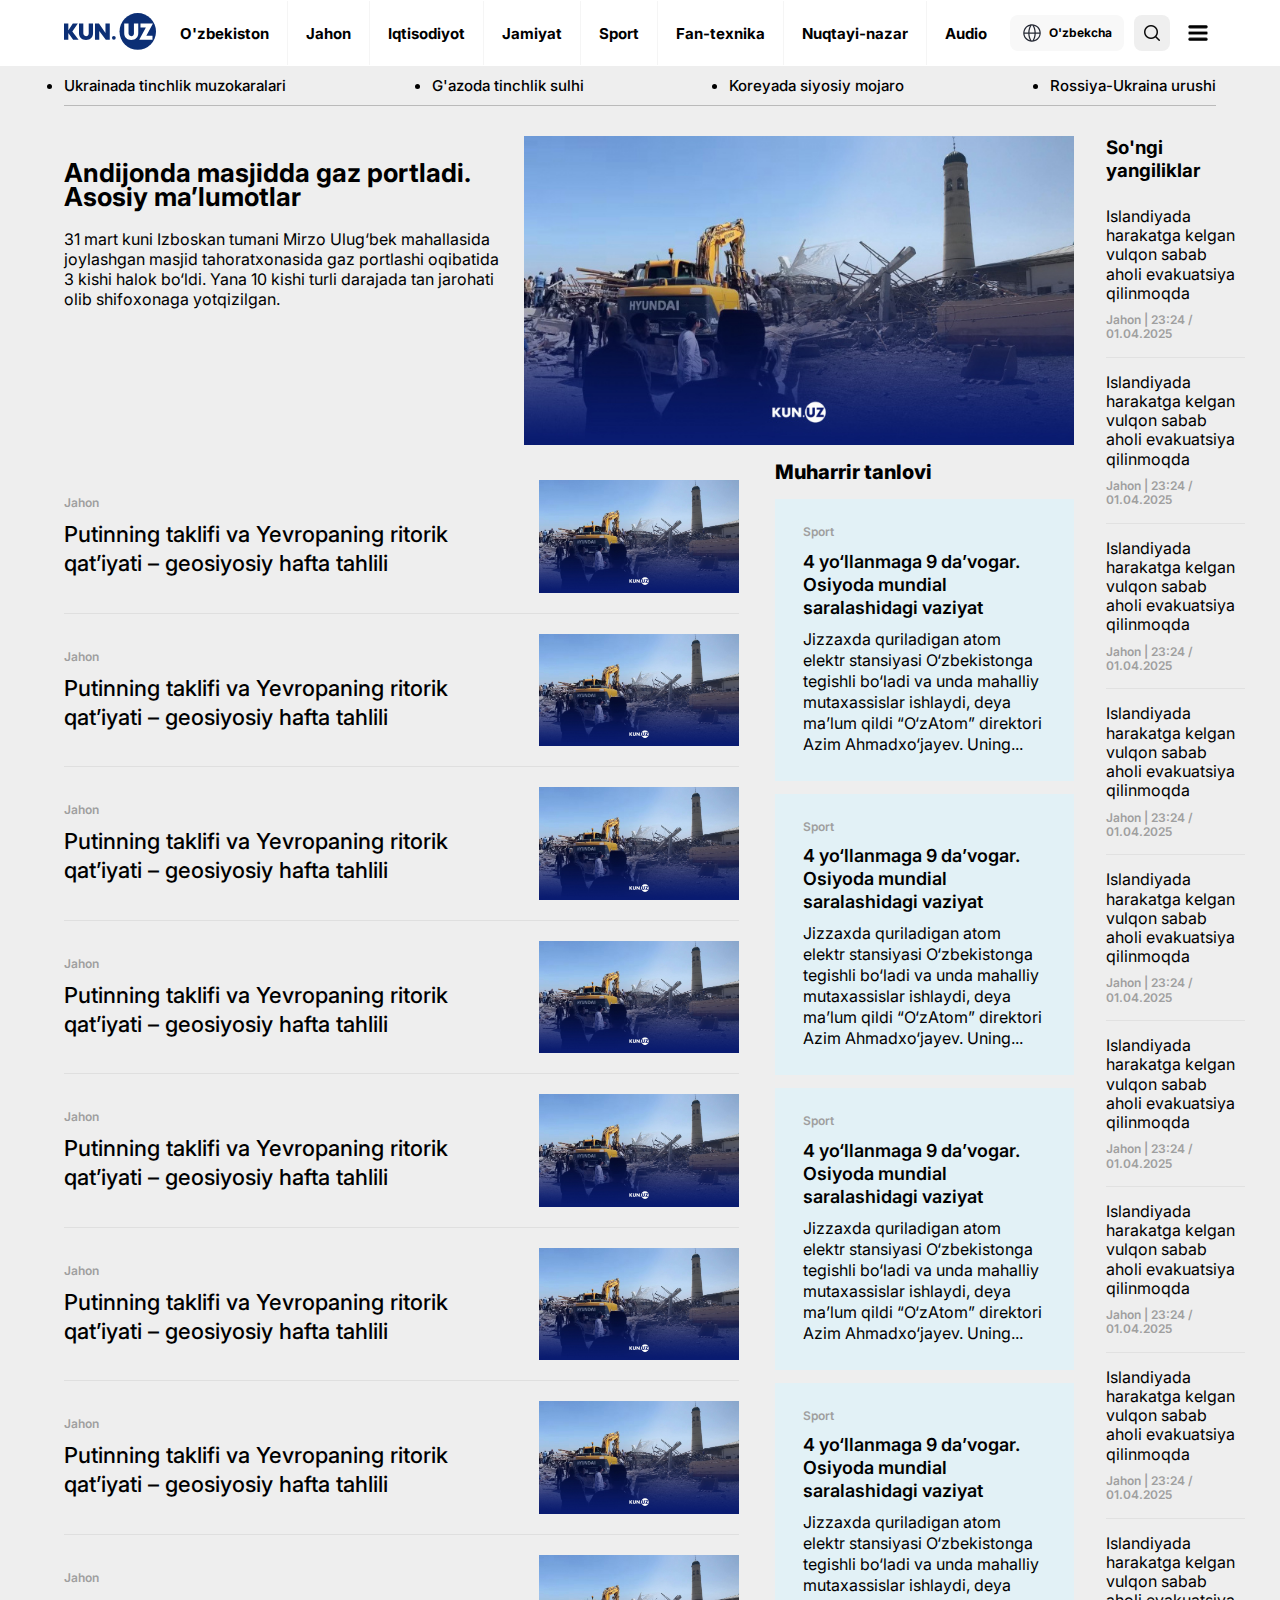
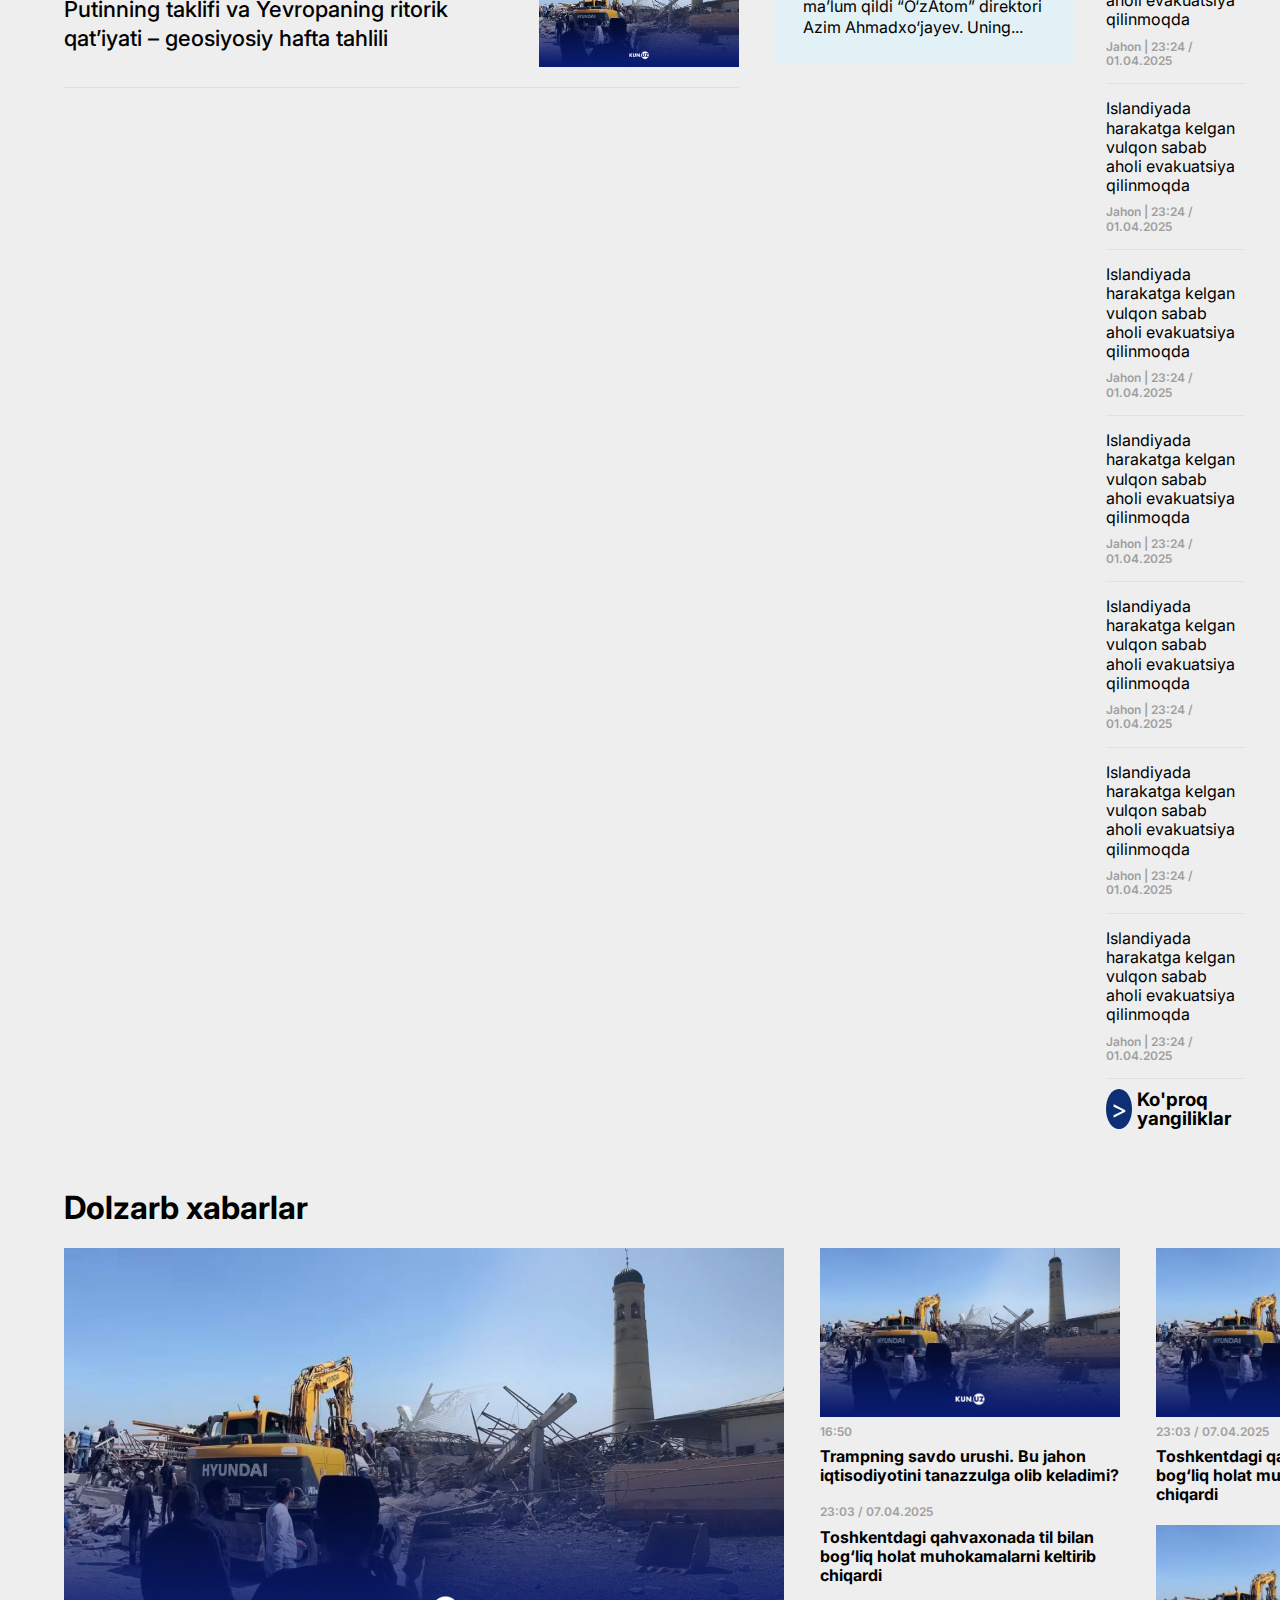
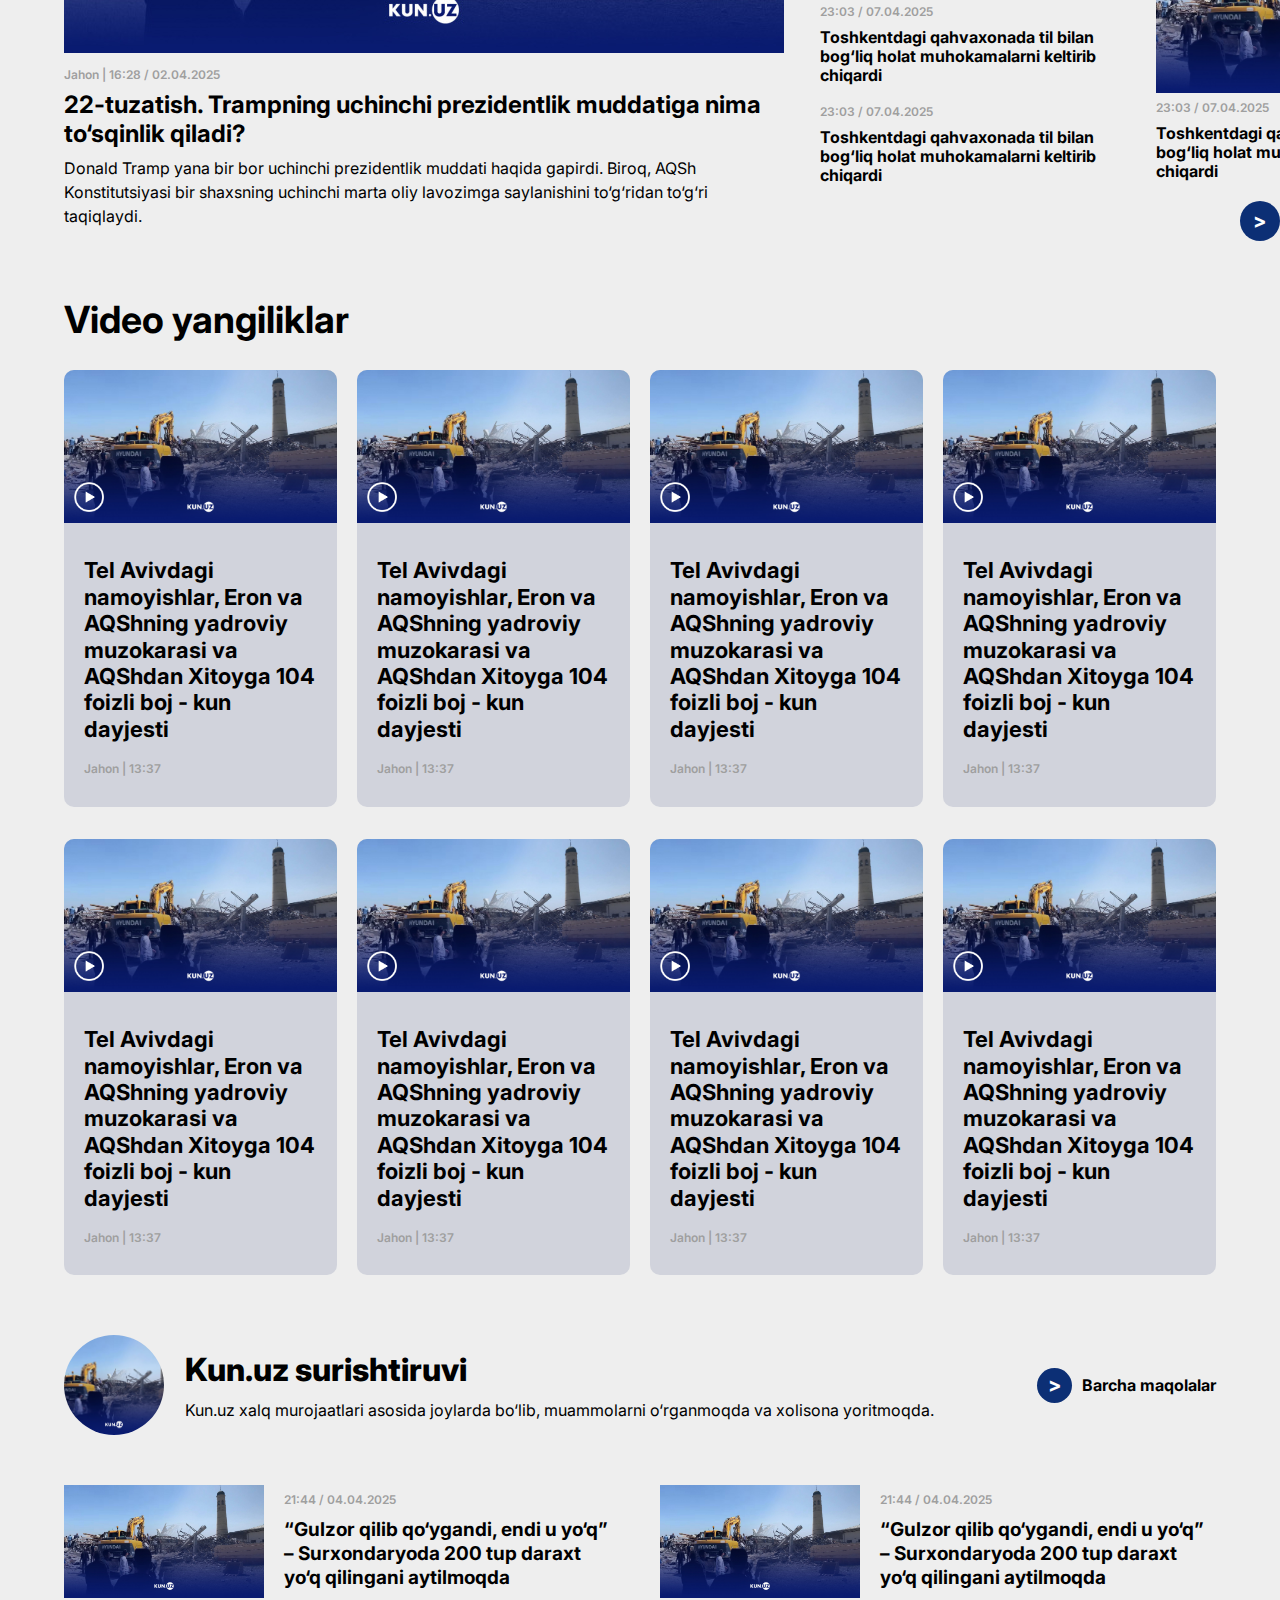
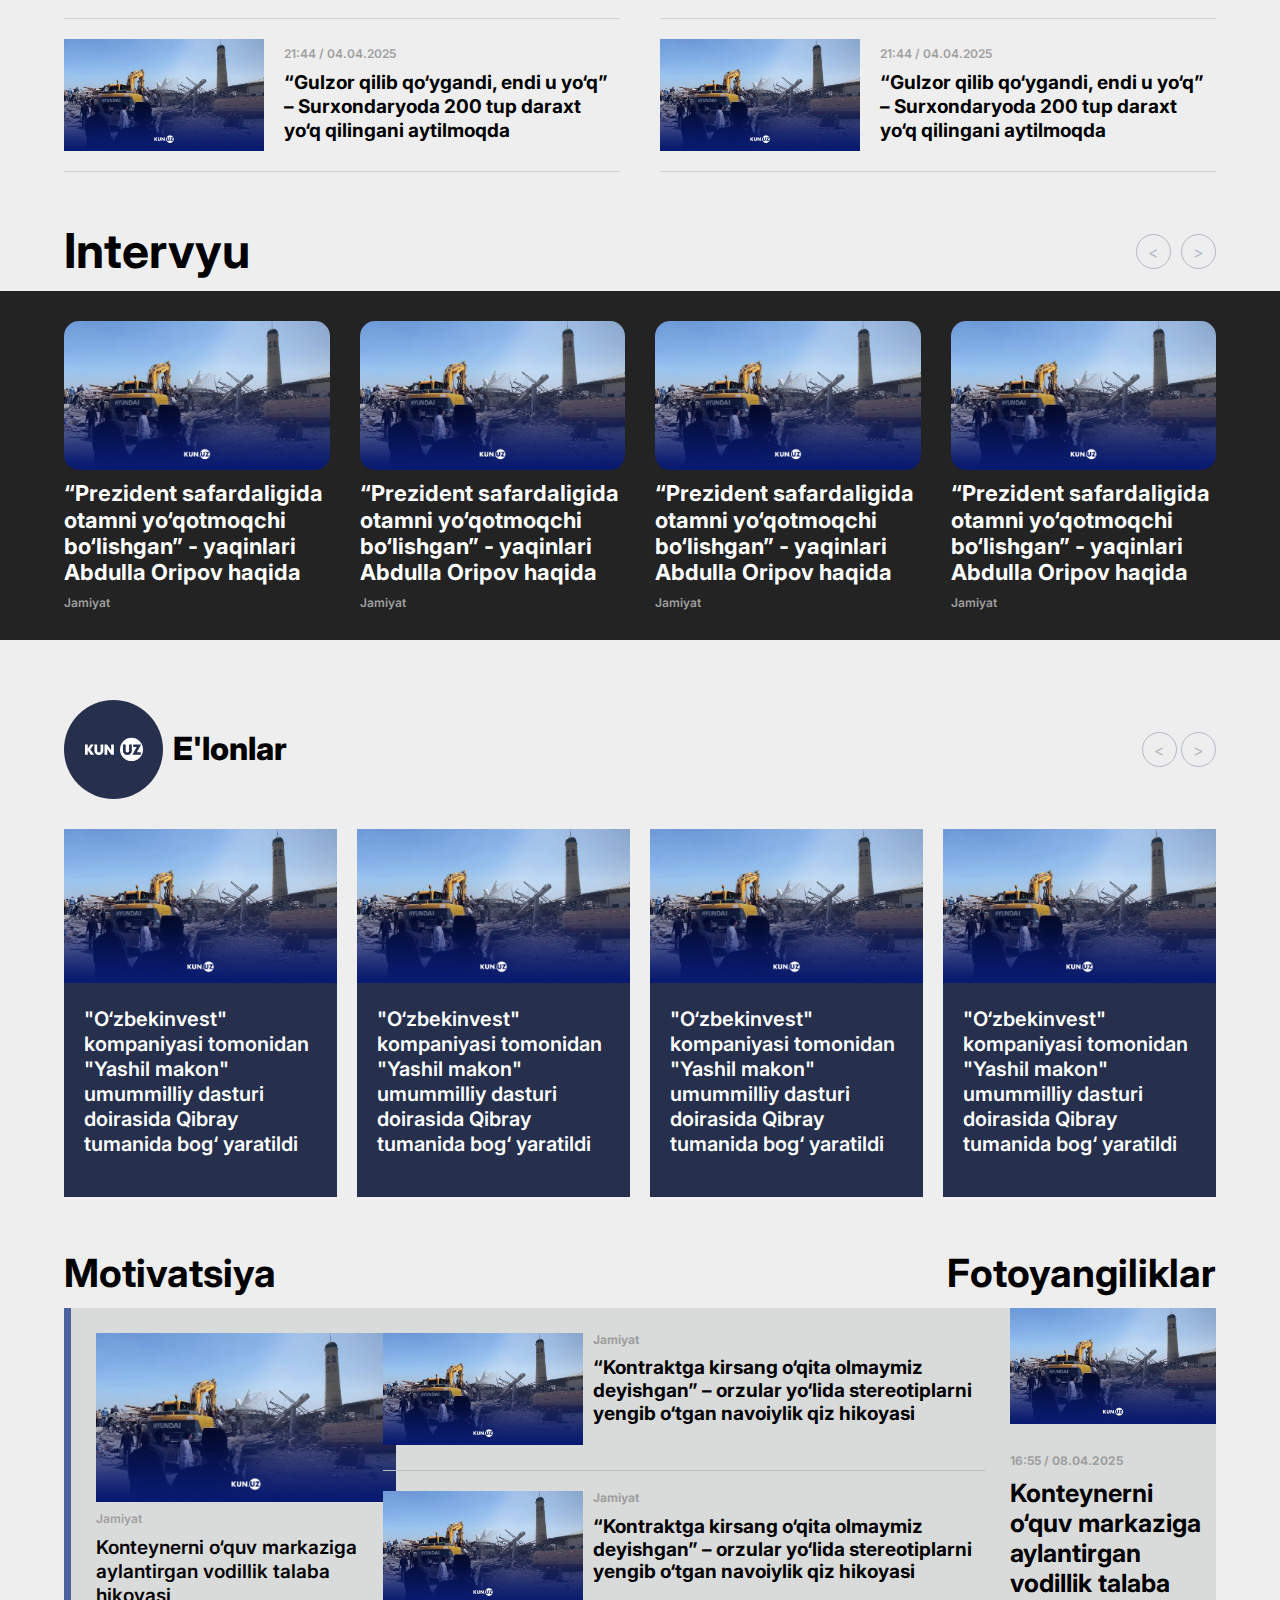
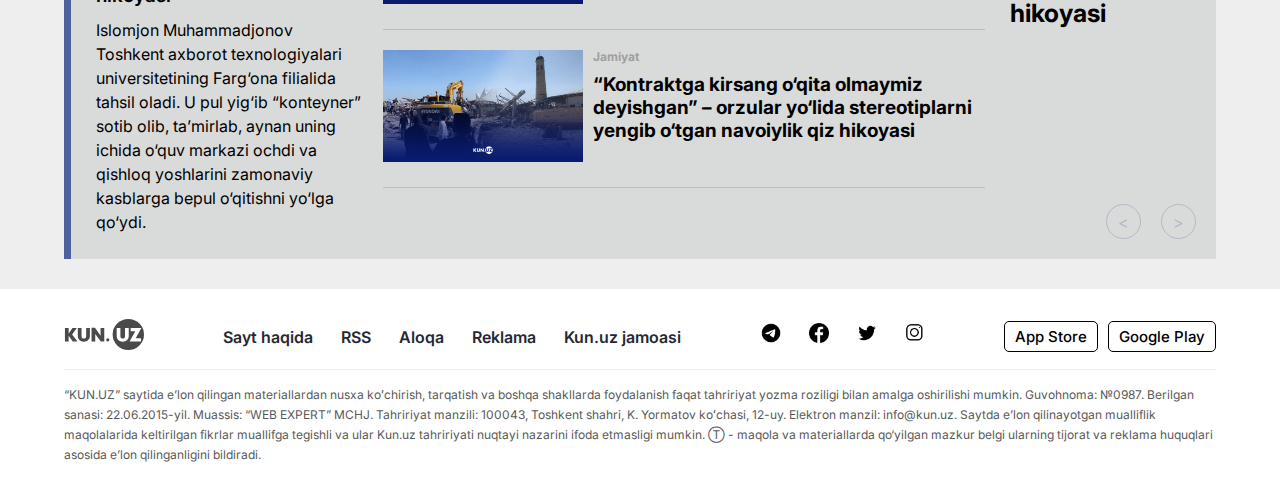
==== commit 692b8bd2: "download" ====
--- a/index.html
+++ b/index.html
@@ -1,5 +1,6 @@
 <!DOCTYPE html>
 <html lang="en">
+
 <head>
     <meta charset="UTF-8">
     <meta name="viewport" content="width=device-width, initial-scale=1.0">
@@ -10,6 +11,9 @@
     <link rel="stylesheet" href="./css/dolzarb.css">
     <link rel="stylesheet" href="./css/video-news.css">
     <link rel="stylesheet" href="./css/surishtiruv.css">
+    <link rel="stylesheet" href="./css/interview.css">
+    <link rel="stylesheet" href="./css/elonlar.css">
+    <link rel="stylesheet" href="./css/motivation.css">
     <title>O'zbekiston va jahon yangiliklari</title>
 </head>
 <body>
@@ -92,7 +96,9 @@
                     <div class="main-news">
                         <div>
                             <h1>Andijonda masjidda gaz portladi. Asosiy ma’lumotlar</h1>
-                            <p>31 mart kuni Izboskan tumani Mirzo Ulug‘bek mahallasida joylashgan masjid tahoratxonasida gaz portlashi oqibatida 3 kishi halok bo‘ldi. Yana 10 kishi turli darajada tan jarohati olib shifoxonaga yotqizilgan.</p>
+                            <p>31 mart kuni Izboskan tumani Mirzo Ulug‘bek mahallasida joylashgan masjid tahoratxonasida
+                                gaz portlashi oqibatida 3 kishi halok bo‘ldi. Yana 10 kishi turli darajada tan jarohati
+                                olib shifoxonaga yotqizilgan.</p>
                         </div>
                         <img src="./imgs/content.jpg" alt="content img">
                     </div>
@@ -101,56 +107,64 @@
                             <div>
                                 <div>
                                     <b>Jahon</b>
-                                    <h4>Putinning taklifi va Yevropaning ritorik qat’iyati – geosiyosiy hafta tahlili</h4>
-                                </div>
-                                <img src="./imgs/content.jpg" alt="content img">
-                            </div>
-                            <div>
-                                <div>
-                                    <b>Jahon</b>
-                                    <h4>Putinning taklifi va Yevropaning ritorik qat’iyati – geosiyosiy hafta tahlili</h4>
-                                </div>
-                                <img src="./imgs/content.jpg" alt="content img">
-                            </div>
-                            <div>
-                                <div>
-                                    <b>Jahon</b>
-                                    <h4>Putinning taklifi va Yevropaning ritorik qat’iyati – geosiyosiy hafta tahlili</h4>
-                                </div>
-                                <img src="./imgs/content.jpg" alt="content img">
-                            </div>
-                            <div>
-                                <div>
-                                    <b>Jahon</b>
-                                    <h4>Putinning taklifi va Yevropaning ritorik qat’iyati – geosiyosiy hafta tahlili</h4>
-                                </div>
-                                <img src="./imgs/content.jpg" alt="content img">
-                            </div>
-                            <div>
-                                <div>
-                                    <b>Jahon</b>
-                                    <h4>Putinning taklifi va Yevropaning ritorik qat’iyati – geosiyosiy hafta tahlili</h4>
-                                </div>
-                                <img src="./imgs/content.jpg" alt="content img">
-                            </div>
-                            <div>
-                                <div>
-                                    <b>Jahon</b>
-                                    <h4>Putinning taklifi va Yevropaning ritorik qat’iyati – geosiyosiy hafta tahlili</h4>
-                                </div>
-                                <img src="./imgs/content.jpg" alt="content img">
-                            </div>
-                            <div>
-                                <div>
-                                    <b>Jahon</b>
-                                    <h4>Putinning taklifi va Yevropaning ritorik qat’iyati – geosiyosiy hafta tahlili</h4>
-                                </div>
-                                <img src="./imgs/content.jpg" alt="content img">
-                            </div>
-                            <div>
-                                <div>
-                                    <b>Jahon</b>
-                                    <h4>Putinning taklifi va Yevropaning ritorik qat’iyati – geosiyosiy hafta tahlili</h4>
+                                    <h4>Putinning taklifi va Yevropaning ritorik qat’iyati – geosiyosiy hafta tahlili
+                                    </h4>
+                                </div>
+                                <img src="./imgs/content.jpg" alt="content img">
+                            </div>
+                            <div>
+                                <div>
+                                    <b>Jahon</b>
+                                    <h4>Putinning taklifi va Yevropaning ritorik qat’iyati – geosiyosiy hafta tahlili
+                                    </h4>
+                                </div>
+                                <img src="./imgs/content.jpg" alt="content img">
+                            </div>
+                            <div>
+                                <div>
+                                    <b>Jahon</b>
+                                    <h4>Putinning taklifi va Yevropaning ritorik qat’iyati – geosiyosiy hafta tahlili
+                                    </h4>
+                                </div>
+                                <img src="./imgs/content.jpg" alt="content img">
+                            </div>
+                            <div>
+                                <div>
+                                    <b>Jahon</b>
+                                    <h4>Putinning taklifi va Yevropaning ritorik qat’iyati – geosiyosiy hafta tahlili
+                                    </h4>
+                                </div>
+                                <img src="./imgs/content.jpg" alt="content img">
+                            </div>
+                            <div>
+                                <div>
+                                    <b>Jahon</b>
+                                    <h4>Putinning taklifi va Yevropaning ritorik qat’iyati – geosiyosiy hafta tahlili
+                                    </h4>
+                                </div>
+                                <img src="./imgs/content.jpg" alt="content img">
+                            </div>
+                            <div>
+                                <div>
+                                    <b>Jahon</b>
+                                    <h4>Putinning taklifi va Yevropaning ritorik qat’iyati – geosiyosiy hafta tahlili
+                                    </h4>
+                                </div>
+                                <img src="./imgs/content.jpg" alt="content img">
+                            </div>
+                            <div>
+                                <div>
+                                    <b>Jahon</b>
+                                    <h4>Putinning taklifi va Yevropaning ritorik qat’iyati – geosiyosiy hafta tahlili
+                                    </h4>
+                                </div>
+                                <img src="./imgs/content.jpg" alt="content img">
+                            </div>
+                            <div>
+                                <div>
+                                    <b>Jahon</b>
+                                    <h4>Putinning taklifi va Yevropaning ritorik qat’iyati – geosiyosiy hafta tahlili
+                                    </h4>
                                 </div>
                                 <img src="./imgs/content.jpg" alt="content img">
                             </div>
@@ -161,22 +175,30 @@
                                 <div>
                                     <span>Sport</span>
                                     <h5>4 yo‘llanmaga 9 da’vogar. Osiyoda mundial saralashidagi vaziyat</h5>
-                                    <p>Jizzaxda quriladigan atom elektr stansiyasi O‘zbekistonga tegishli bo‘ladi va unda mahalliy mutaxassislar ishlaydi, deya ma’lum qildi “O‘zAtom” direktori Azim Ahmadxo‘jayev. Uning...</p>
+                                    <p>Jizzaxda quriladigan atom elektr stansiyasi O‘zbekistonga tegishli bo‘ladi va
+                                        unda mahalliy mutaxassislar ishlaydi, deya ma’lum qildi “O‘zAtom” direktori Azim
+                                        Ahmadxo‘jayev. Uning...</p>
                                 </div>
                                 <div>
                                     <span>Sport</span>
                                     <h5>4 yo‘llanmaga 9 da’vogar. Osiyoda mundial saralashidagi vaziyat</h5>
-                                    <p>Jizzaxda quriladigan atom elektr stansiyasi O‘zbekistonga tegishli bo‘ladi va unda mahalliy mutaxassislar ishlaydi, deya ma’lum qildi “O‘zAtom” direktori Azim Ahmadxo‘jayev. Uning...</p>
+                                    <p>Jizzaxda quriladigan atom elektr stansiyasi O‘zbekistonga tegishli bo‘ladi va
+                                        unda mahalliy mutaxassislar ishlaydi, deya ma’lum qildi “O‘zAtom” direktori Azim
+                                        Ahmadxo‘jayev. Uning...</p>
                                 </div>
                                 <div>
                                     <span>Sport</span>
                                     <h5>4 yo‘llanmaga 9 da’vogar. Osiyoda mundial saralashidagi vaziyat</h5>
-                                    <p>Jizzaxda quriladigan atom elektr stansiyasi O‘zbekistonga tegishli bo‘ladi va unda mahalliy mutaxassislar ishlaydi, deya ma’lum qildi “O‘zAtom” direktori Azim Ahmadxo‘jayev. Uning...</p>
+                                    <p>Jizzaxda quriladigan atom elektr stansiyasi O‘zbekistonga tegishli bo‘ladi va
+                                        unda mahalliy mutaxassislar ishlaydi, deya ma’lum qildi “O‘zAtom” direktori Azim
+                                        Ahmadxo‘jayev. Uning...</p>
                                 </div>
                                 <div>
                                     <span>Sport</span>
                                     <h5>4 yo‘llanmaga 9 da’vogar. Osiyoda mundial saralashidagi vaziyat</h5>
-                                    <p>Jizzaxda quriladigan atom elektr stansiyasi O‘zbekistonga tegishli bo‘ladi va unda mahalliy mutaxassislar ishlaydi, deya ma’lum qildi “O‘zAtom” direktori Azim Ahmadxo‘jayev. Uning...</p>
+                                    <p>Jizzaxda quriladigan atom elektr stansiyasi O‘zbekistonga tegishli bo‘ladi va
+                                        unda mahalliy mutaxassislar ishlaydi, deya ma’lum qildi “O‘zAtom” direktori Azim
+                                        Ahmadxo‘jayev. Uning...</p>
                                 </div>
                             </div>
                         </div>
@@ -262,8 +284,12 @@
                     <img src="./imgs/content.jpg" alt="content img">
                     <div>
                         <b>Jahon | 16:28 / 02.04.2025</b>
-                        <a href=""><h2>22-tuzatish. Trampning uchinchi prezidentlik muddatiga nima to‘sqinlik qiladi?</h2></a>
-                        <p>Donald Tramp yana bir bor uchinchi prezidentlik muddati haqida gapirdi. Biroq, AQSh Konstitutsiyasi bir shaxsning uchinchi marta oliy lavozimga saylanishini to‘g‘ridan to‘g‘ri taqiqlaydi.</p>
+                        <a href="">
+                            <h2>22-tuzatish. Trampning uchinchi prezidentlik muddatiga nima to‘sqinlik qiladi?</h2>
+                        </a>
+                        <p>Donald Tramp yana bir bor uchinchi prezidentlik muddati haqida gapirdi. Biroq, AQSh
+                            Konstitutsiyasi bir shaxsning uchinchi marta oliy lavozimga saylanishini to‘g‘ridan to‘g‘ri
+                            taqiqlaydi.</p>
                     </div>
                 </div>
                 <div class="small-dolzarb 1">
@@ -311,89 +337,99 @@
     </section>
     <section class="video-news">
         <div class="container">
-            <a href=""><h3>Video yangiliklar</h3></a>
-            <div>
-                <div>
-                    <div>
-                        <img src="./imgs/content.jpg" alt="">
-                        <button><img src="./imgs/play.png" alt=""></button>
-                    </div>
-                    <div>
-                        <h4>Tel Avivdagi namoyishlar, Eron va AQShning yadroviy muzokarasi va AQShdan Xitoyga 104 foizli boj - kun dayjesti</h4>
-                        <b>Jahon | 13:37</b>
-                    </div>
-                </div>
-                <div>
-                    <div>
-                        <img src="./imgs/content.jpg" alt="">
-                        <button><img src="./imgs/play.png" alt=""></button>
-                    </div>
-                    <div>
-                        <h4>Tel Avivdagi namoyishlar, Eron va AQShning yadroviy muzokarasi va AQShdan Xitoyga 104 foizli boj - kun dayjesti</h4>
-                        <b>Jahon | 13:37</b>
-                    </div>
-                </div>
-                
-                <div>
-                    <div>
-                        <img src="./imgs/content.jpg" alt="">
-                        <button><img src="./imgs/play.png" alt=""></button>
-                    </div>
-                    <div>
-                        <h4>Tel Avivdagi namoyishlar, Eron va AQShning yadroviy muzokarasi va AQShdan Xitoyga 104 foizli boj - kun dayjesti</h4>
-                        <b>Jahon | 13:37</b>
-                    </div>
-                </div>
-                
-                <div>
-                    <div>
-                        <img src="./imgs/content.jpg" alt="">
-                        <button><img src="./imgs/play.png" alt=""></button>
-                    </div>
-                    <div>
-                        <h4>Tel Avivdagi namoyishlar, Eron va AQShning yadroviy muzokarasi va AQShdan Xitoyga 104 foizli boj - kun dayjesti</h4>
-                        <b>Jahon | 13:37</b>
-                    </div>
-                </div>
-                
-                <div>
-                    <div>
-                        <img src="./imgs/content.jpg" alt="">
-                        <button><img src="./imgs/play.png" alt=""></button>
-                    </div>
-                    <div>
-                        <h4>Tel Avivdagi namoyishlar, Eron va AQShning yadroviy muzokarasi va AQShdan Xitoyga 104 foizli boj - kun dayjesti</h4>
-                        <b>Jahon | 13:37</b>
-                    </div>
-                </div>
-                
-                <div>
-                    <div>
-                        <img src="./imgs/content.jpg" alt="">
-                        <button><img src="./imgs/play.png" alt=""></button>
-                    </div>
-                    <div>
-                        <h4>Tel Avivdagi namoyishlar, Eron va AQShning yadroviy muzokarasi va AQShdan Xitoyga 104 foizli boj - kun dayjesti</h4>
-                        <b>Jahon | 13:37</b>
-                    </div>
-                </div>
-                <div>
-                    <div>
-                        <img src="./imgs/content.jpg" alt="">
-                        <button><img src="./imgs/play.png" alt=""></button>
-                    </div>
-                    <div>
-                        <h4>Tel Avivdagi namoyishlar, Eron va AQShning yadroviy muzokarasi va AQShdan Xitoyga 104 foizli boj - kun dayjesti</h4>
-                        <b>Jahon | 13:37</b>
-                    </div>
-                </div>
-                <div>
-                    <div>
-                        <img src="./imgs/content.jpg" alt="">
-                        <button><img src="./imgs/play.png" alt=""></button>
-                    </div>
-                    <div>
-                        <h4>Tel Avivdagi namoyishlar, Eron va AQShning yadroviy muzokarasi va AQShdan Xitoyga 104 foizli boj - kun dayjesti</h4>
+            <a href="">
+                <h3>Video yangiliklar</h3>
+            </a>
+            <div>
+                <div>
+                    <div>
+                        <img src="./imgs/content.jpg" alt="">
+                        <button><img src="./imgs/play.png" alt=""></button>
+                    </div>
+                    <div>
+                        <h4>Tel Avivdagi namoyishlar, Eron va AQShning yadroviy muzokarasi va AQShdan Xitoyga 104 foizli
+                            boj - kun dayjesti</h4>
+                        <b>Jahon | 13:37</b>
+                    </div>
+                </div>
+                <div>
+                    <div>
+                        <img src="./imgs/content.jpg" alt="">
+                        <button><img src="./imgs/play.png" alt=""></button>
+                    </div>
+                    <div>
+                        <h4>Tel Avivdagi namoyishlar, Eron va AQShning yadroviy muzokarasi va AQShdan Xitoyga 104 foizli
+                            boj - kun dayjesti</h4>
+                        <b>Jahon | 13:37</b>
+                    </div>
+                </div>
+
+                <div>
+                    <div>
+                        <img src="./imgs/content.jpg" alt="">
+                        <button><img src="./imgs/play.png" alt=""></button>
+                    </div>
+                    <div>
+                        <h4>Tel Avivdagi namoyishlar, Eron va AQShning yadroviy muzokarasi va AQShdan Xitoyga 104 foizli
+                            boj - kun dayjesti</h4>
+                        <b>Jahon | 13:37</b>
+                    </div>
+                </div>
+
+                <div>
+                    <div>
+                        <img src="./imgs/content.jpg" alt="">
+                        <button><img src="./imgs/play.png" alt=""></button>
+                    </div>
+                    <div>
+                        <h4>Tel Avivdagi namoyishlar, Eron va AQShning yadroviy muzokarasi va AQShdan Xitoyga 104 foizli
+                            boj - kun dayjesti</h4>
+                        <b>Jahon | 13:37</b>
+                    </div>
+                </div>
+
+                <div>
+                    <div>
+                        <img src="./imgs/content.jpg" alt="">
+                        <button><img src="./imgs/play.png" alt=""></button>
+                    </div>
+                    <div>
+                        <h4>Tel Avivdagi namoyishlar, Eron va AQShning yadroviy muzokarasi va AQShdan Xitoyga 104 foizli
+                            boj - kun dayjesti</h4>
+                        <b>Jahon | 13:37</b>
+                    </div>
+                </div>
+
+                <div>
+                    <div>
+                        <img src="./imgs/content.jpg" alt="">
+                        <button><img src="./imgs/play.png" alt=""></button>
+                    </div>
+                    <div>
+                        <h4>Tel Avivdagi namoyishlar, Eron va AQShning yadroviy muzokarasi va AQShdan Xitoyga 104 foizli
+                            boj - kun dayjesti</h4>
+                        <b>Jahon | 13:37</b>
+                    </div>
+                </div>
+                <div>
+                    <div>
+                        <img src="./imgs/content.jpg" alt="">
+                        <button><img src="./imgs/play.png" alt=""></button>
+                    </div>
+                    <div>
+                        <h4>Tel Avivdagi namoyishlar, Eron va AQShning yadroviy muzokarasi va AQShdan Xitoyga 104 foizli
+                            boj - kun dayjesti</h4>
+                        <b>Jahon | 13:37</b>
+                    </div>
+                </div>
+                <div>
+                    <div>
+                        <img src="./imgs/content.jpg" alt="">
+                        <button><img src="./imgs/play.png" alt=""></button>
+                    </div>
+                    <div>
+                        <h4>Tel Avivdagi namoyishlar, Eron va AQShning yadroviy muzokarasi va AQShdan Xitoyga 104 foizli
+                            boj - kun dayjesti</h4>
                         <b>Jahon | 13:37</b>
                     </div>
                 </div>
@@ -407,7 +443,8 @@
                     <img src="./imgs/content.jpg" alt="">
                     <div>
                         <h2>Kun.uz surishtiruvi</h2>
-                        <p>Kun.uz xalq murojaatlari asosida joylarda bo‘lib, muammolarni o‘rganmoqda va xolisona yoritmoqda.</p>
+                        <p>Kun.uz xalq murojaatlari asosida joylarda bo‘lib, muammolarni o‘rganmoqda va xolisona
+                            yoritmoqda.</p>
                     </div>
                 </div>
                 <a href="">
@@ -415,7 +452,175 @@
                     <span>Barcha maqolalar</span>
                 </a>
             </div>
-            <div></div>
+            <div>
+                <div>
+                    <img src="./imgs/content.jpg" alt="">
+                    <div>
+                        <b>21:44 / 04.04.2025</b>
+                        <h3>“Gulzor qilib qo‘ygandi, endi u yo‘q” – Surxondaryoda 200 tup daraxt yo‘q qilingani
+                            aytilmoqda</h3>
+                    </div>
+                </div>
+                <div>
+                    <img src="./imgs/content.jpg" alt="">
+                    <div>
+                        <b>21:44 / 04.04.2025</b>
+                        <h3>“Gulzor qilib qo‘ygandi, endi u yo‘q” – Surxondaryoda 200 tup daraxt yo‘q qilingani
+                            aytilmoqda</h3>
+                    </div>
+                </div>
+                <div>
+                    <img src="./imgs/content.jpg" alt="">
+                    <div>
+                        <b>21:44 / 04.04.2025</b>
+                        <h3>“Gulzor qilib qo‘ygandi, endi u yo‘q” – Surxondaryoda 200 tup daraxt yo‘q qilingani
+                            aytilmoqda</h3>
+                    </div>
+                </div>
+                <div>
+                    <img src="./imgs/content.jpg" alt="">
+                    <div>
+                        <b>21:44 / 04.04.2025</b>
+                        <h3>“Gulzor qilib qo‘ygandi, endi u yo‘q” – Surxondaryoda 200 tup daraxt yo‘q qilingani
+                            aytilmoqda</h3>
+                    </div>
+                </div>
+            </div>
+        </div>
+    </section>
+    <section class="interview">
+        <div class="container">
+            <a href="">
+                <h2>Intervyu</h2>
+            </a>
+            <div>
+                <button><</button>
+                <button>></button>
+            </div>
+        </div>
+        <div class="interview-bg">
+            <div class="container">
+                <div>
+                    <img src="./imgs/content.jpg" alt="">
+                    <h3>“Prezident safardaligida otamni yo‘qotmoqchi bo‘lishgan” - yaqinlari Abdulla Oripov haqida</h3>
+                    <b>Jamiyat</b>
+                </div>
+                <div>
+                    <img src="./imgs/content.jpg" alt="">
+                    <h3>“Prezident safardaligida otamni yo‘qotmoqchi bo‘lishgan” - yaqinlari Abdulla Oripov haqida</h3>
+                    <b>Jamiyat</b>
+                </div>
+                <div>
+                    <img src="./imgs/content.jpg" alt="">
+                    <h3>“Prezident safardaligida otamni yo‘qotmoqchi bo‘lishgan” - yaqinlari Abdulla Oripov haqida</h3>
+                    <b>Jamiyat</b>
+                </div>
+                <div>
+                    <img src="./imgs/content.jpg" alt="">
+                    <h3>“Prezident safardaligida otamni yo‘qotmoqchi bo‘lishgan” - yaqinlari Abdulla Oripov haqida</h3>
+                    <b>Jamiyat</b>
+                </div>
+            </div>
+        </div>
+    </section>
+    <section class="elonlar">
+        <div class="container">
+            <div>
+                <div>
+                    <img src="./imgs/elonlar-logo.svg" alt="">
+                    <h4>E'lonlar</h4>
+                </div>
+                <div>
+                    <button><</button>
+                    <button>></button>
+                </div>
+            </div>
+            <div>
+                <div>
+                    <img src="./imgs/content.jpg" alt="">
+                    <h3>"O‘zbekinvest" kompaniyasi tomonidan "Yashil makon" umummilliy dasturi doirasida Qibray tumanida
+                        bog‘ yaratildi</h3>
+                </div>
+                <div>
+                    <img src="./imgs/content.jpg" alt="">
+                    <h3>"O‘zbekinvest" kompaniyasi tomonidan "Yashil makon" umummilliy dasturi doirasida Qibray tumanida
+                        bog‘ yaratildi</h3>
+                </div>
+                <div>
+                    <img src="./imgs/content.jpg" alt="">
+                    <h3>"O‘zbekinvest" kompaniyasi tomonidan "Yashil makon" umummilliy dasturi doirasida Qibray tumanida
+                        bog‘ yaratildi</h3>
+                </div>
+                <div>
+                    <img src="./imgs/content.jpg" alt="">
+                    <h3>"O‘zbekinvest" kompaniyasi tomonidan "Yashil makon" umummilliy dasturi doirasida Qibray tumanida
+                        bog‘ yaratildi</h3>
+                </div>
+            </div>
+        </div>
+    </section>
+    <section class="motivation">
+        <div class="container">
+            <div>
+                <a href="">
+                    <h2>Motivatsiya</h2>
+                </a>
+                <a href="">
+                    <h2>Fotoyangiliklar</h2>
+                </a>
+            </div>
+            <div>
+                <div>
+                    <div>
+                        <img src="./imgs/content.jpg" alt="">
+                        <b>Jamiyat</b>
+                        <h3>Konteynerni o‘quv markaziga aylantirgan vodillik talaba hikoyasi</h3>
+                        <p>Islomjon Muhammadjonov Toshkent axborot texnologiyalari universitetining Farg‘ona filialida
+                            tahsil oladi. U pul yig‘ib “konteyner” sotib olib, ta’mirlab, aynan uning ichida o‘quv
+                            markazi ochdi va qishloq yoshlarini zamonaviy kasblarga bepul o‘qitishni yo‘lga qo‘ydi.</p>
+                    </div>
+                    <div>
+                        <div>
+                            <img src="./imgs/content.jpg" alt="">
+                            <div>
+                                <b>Jamiyat</b>
+                                <h3>“Kontraktga kirsang o‘qita olmaymiz deyishgan” – orzular yo‘lida stereotiplarni
+                                    yengib o‘tgan navoiylik qiz hikoyasi</h3>
+                            </div>
+                        </div>
+                        <div>
+                            <img src="./imgs/content.jpg" alt="">
+                            <div>
+                                <b>Jamiyat</b>
+                                <h3>“Kontraktga kirsang o‘qita olmaymiz deyishgan” – orzular yo‘lida stereotiplarni
+                                    yengib o‘tgan navoiylik qiz hikoyasi</h3>
+                            </div>
+                        </div>
+                        <div>
+                            <img src="./imgs/content.jpg" alt="">
+                            <div>
+                                <b>Jamiyat</b>
+                                <h3>“Kontraktga kirsang o‘qita olmaymiz deyishgan” – orzular yo‘lida stereotiplarni
+                                    yengib o‘tgan navoiylik qiz hikoyasi</h3>
+                            </div>
+                        </div>
+
+                    </div>
+                </div>
+                <div>
+                    <div>
+                        <img src="./imgs/content.jpg" alt="">
+                        <div>
+                            <b>16:55 / 08.04.2025</b>
+                            <h4>Konteynerni o‘quv markaziga aylantirgan vodillik talaba hikoyasi</h4>
+                        </div>
+                    </div>
+                    <div>
+                        <button><</button>
+                        <button>></button>
+                    </div>
+                </div>
+            </div>
         </div>
     </section>
     <footer>
@@ -459,12 +664,17 @@
                 </div>
             </div>
             <div class="bottom-footer">
-                <p>“KUN.UZ” saytida eʼlon qilingan materiallardan nusxa koʻchirish, tarqatish va boshqa shakllarda foydalanish faqat tahririyat yozma roziligi bilan amalga oshirilishi mumkin.
-                    Guvohnoma: №0987. Berilgan sanasi: 22.06.2015-yil. Muassis: “WEB EXPERT” MCHJ. Tahririyat manzili: 100043, Toshkent shahri, K. Yormatov koʻchasi, 12-uy. Elektron manzil: info@kun.uz.
-                    Saytda eʼlon qilinayotgan mualliflik maqolalarida keltirilgan fikrlar muallifga tegishli va ular Kun.uz tahririyati nuqtayi nazarini ifoda etmasligi mumkin.
-                    Ⓣ - maqola va materiallarda qo‘yilgan mazkur belgi ularning tijorat va reklama huquqlari asosida eʼlon qilinganligini bildiradi.</p>
+                <p>“KUN.UZ” saytida eʼlon qilingan materiallardan nusxa koʻchirish, tarqatish va boshqa shakllarda
+                    foydalanish faqat tahririyat yozma roziligi bilan amalga oshirilishi mumkin.
+                    Guvohnoma: №0987. Berilgan sanasi: 22.06.2015-yil. Muassis: “WEB EXPERT” MCHJ. Tahririyat manzili:
+                    100043, Toshkent shahri, K. Yormatov koʻchasi, 12-uy. Elektron manzil: info@kun.uz.
+                    Saytda eʼlon qilinayotgan mualliflik maqolalarida keltirilgan fikrlar muallifga tegishli va ular
+                    Kun.uz tahririyati nuqtayi nazarini ifoda etmasligi mumkin.
+                    Ⓣ - maqola va materiallarda qo‘yilgan mazkur belgi ularning tijorat va reklama huquqlari asosida
+                    eʼlon qilinganligini bildiradi.</p>
             </div>
         </div>
     </footer>
 </body>
+
 </html>--- a/css/surishtiruv.css
+++ b/css/surishtiruv.css
@@ -37,24 +37,60 @@
     align-items: center;
     gap: 21px;
 }
-.surishtiruv>.container>div>div:nth-child(1) img{
+.surishtiruv>.container>div:nth-child(1)>div:nth-child(1) img{
     width: 100px;
     height: 100px;
     border-radius: 50%;
     overflow: hidden;
     object-fit: cover;
 }
-.surishtiruv>.container>div>div:nth-child(1)>div{
+.surishtiruv>.container>div:nth-child(1)>div:nth-child(1)>div{
     display: flex;
     flex-direction: column;
     row-gap: 10px;
 }
-.surishtiruv>.container>div>div:nth-child(1)>div h2{
+.surishtiruv>.container>div:nth-child(1)>div:nth-child(1)>div h2{
     font-size: 32px;
     font-weight: 800;
     line-height: 120%;
 }
-.surishtiruv>.container>div>div:nth-child(1)>div p{
+.surishtiruv>.container>div:nth-child(1)>div:nth-child(1)>div p{
     font-size: 16px;
     line-height: 20px;
+}
+.surishtiruv>.container>div:nth-child(2){
+    display: grid;
+    grid-template-columns: repeat(2, 1fr);
+    gap: 0 40px;
+}
+.surishtiruv>.container>div:nth-child(2)>div{
+    border-bottom: 1px solid #d1d0d0;
+    display: flex;
+    gap: 20px;
+    align-items: center;
+    justify-content: space-between;
+    padding: 20px 0px;
+}
+.surishtiruv>.container>div:nth-child(2)>div:hover h3{
+    color: #1a31a8;
+    cursor: pointer;
+}
+.surishtiruv>.container>div:nth-child(2)>div>img{
+    width: 200px;
+}
+.surishtiruv>.container>div:nth-child(2)>div>div{
+    display: flex;
+    flex-direction: column;
+    row-gap: 10px;
+}
+.surishtiruv>.container>div:nth-child(2)>div>div>b{
+    font-size: 12px;
+    font-weight: 600;
+    line-height: 120%;
+    color: #9f9f9f;
+}
+.surishtiruv>.container>div:nth-child(2)>div>div>h3{
+    font-size: 19px;
+    font-weight: 700;
+    line-height: 24px;
 }--- a/css/interview.css
+++ b/css/interview.css
@@ -0,0 +1,66 @@
+.interview{
+    padding: 30px 0px;
+}
+.interview>.container:nth-child(1){
+    display: flex;
+    align-items: center;
+    justify-content: space-between;
+}
+.interview>.container:nth-child(1)>div{
+    display: flex;
+    align-items: center;
+    gap: 10px;
+}
+.interview>.container:nth-child(1)>div>button{
+    cursor: pointer;
+    width: 35px;
+    height: 35px;
+    border-radius: 50%;
+    color: #B3BAC5;
+    border: 1px solid #B3BAC5;
+    background-color: transparent;
+    font-size: 16px;
+}
+.interview>.container:nth-child(1) a{
+    font-size: 32px;
+    line-height: 120%;
+    font-weight: 700;
+    color: #000000;
+    text-decoration: none;
+}
+.interview-bg{
+    background-color: #232323;
+    padding: 30px 0px;
+    margin-top: 20px;
+}
+.interview-bg>.container{
+    display: grid;
+    grid-template-columns: repeat(4, 1fr);
+    column-gap: 30px;
+}
+.interview-bg>.container>div{
+    display: flex;
+    flex-direction: column;
+    row-gap: 10px;
+    cursor: pointer;
+}
+.interview-bg>.container>div:hover h3{
+    color: #233280;
+}
+.interview-bg>.container>div>img{
+    width: 100%;
+    border-radius: 15px;
+    object-fit: cover;
+}
+.interview-bg>.container>div>h3{
+    font-size: 22px;
+    line-height: 120%;
+    font-weight: 700;
+    color: #FFFFFF;
+}
+.interview-bg>.container>div>b{
+    font-size: 12px;
+    line-height: 120%;
+    font-weight: 600;
+    color: #9f9f9f;
+}--- a/css/elonlar.css
+++ b/css/elonlar.css
@@ -0,0 +1,55 @@
+.elonlar{
+    padding: 30px 0px;
+}
+.elonlar>.container{
+    display: flex;
+    flex-direction: column;
+    row-gap: 30px;
+}
+.elonlar>.container>div:nth-child(1){
+    display: flex;
+    align-items: center;
+    justify-content: space-between;
+}
+.elonlar>.container>div:nth-child(1)>div:nth-child(1){
+    display: flex;
+    align-items: center;
+    gap: 10px;
+}
+.elonlar>.container>div:nth-child(1)>div:nth-child(1) h4{
+    font-size: 32px;
+    font-weight: 800;
+    line-height: 120%;
+}
+.elonlar>.container>div:nth-child(1)>div:nth-child(2)>button{
+    cursor: pointer;
+    width: 35px;
+    height: 35px;
+    border-radius: 50%;
+    color: #B3BAC5;
+    border: 1px solid #B3BAC5;
+    background-color: transparent;
+    font-size: 16px;
+}
+.elonlar>.container>div:nth-child(2){
+    display: grid;
+    grid-template-columns: repeat(4, 1fr);
+    column-gap: 20px;
+}
+.elonlar>.container>div:nth-child(2)>div{
+    background-color: #26304D;
+}
+.elonlar>.container>div:nth-child(2)>div:hover{
+    background-color: #1c3d9f;
+    cursor: pointer;
+}
+.elonlar>.container>div:nth-child(2)>div>img{
+    width: 100%;
+}
+.elonlar>.container>div:nth-child(2)>div>h3{
+    font-size: 20px;
+    font-weight: 600;
+    line-height: 25px;
+    color: #FFFFFF;
+    padding: 20px 20px 40px 20px;
+}--- a/css/motivation.css
+++ b/css/motivation.css
@@ -0,0 +1,143 @@
+.motivation{
+    padding: 30px 0px;
+}
+.motivation>.container{
+    display: flex;
+    flex-direction: column;
+    row-gap: 20px;
+}
+.motivation>.container>div:nth-child(1){
+    display: flex;
+    align-items: center;
+    justify-content: space-between;
+}
+.motivation>.container>div:nth-child(1)>a{
+    text-decoration: none;
+    color: #000000;
+    line-height: 120%;
+    font-size: 26px;
+    font-weight: 700;
+}
+.motivation>.container>div:nth-child(2){
+    display: flex;
+    border-left: 7px solid #4D619E;
+    background-color: #D9DADA;
+}
+.motivation>.container>div:nth-child(2)>div:nth-child(1){
+    display: flex;
+    gap: 20px;
+    padding: 25px;
+}
+.motivation>.container>div:nth-child(2)>div:nth-child(1)>div:nth-child(1){
+    display: flex;
+    flex-direction: column;
+    row-gap: 10px;
+    width: 30%;
+    cursor: pointer;
+}
+.motivation>.container>div:nth-child(2)>div:nth-child(1)>div:nth-child(1):hover h3{
+    color: #0042c5;
+}
+.motivation>.container>div:nth-child(2)>div:nth-child(1)>div:nth-child(1)>img{
+    width: 300px;
+}
+.motivation>.container>div:nth-child(2)>div:nth-child(1)>div:nth-child(1)>b{
+    color: #9f9f9f;
+    font-size: 12px;
+    font-weight: 600;
+    line-height: 120%;
+}
+.motivation>.container>div:nth-child(2)>div:nth-child(1)>div:nth-child(1)>h3{
+    font-size: 19px;
+    font-weight: 600;
+    line-height: 24px;
+}
+.motivation>.container>div:nth-child(2)>div:nth-child(1)>div:nth-child(1)>p{
+    font-size: 16px;
+    font-weight: 400;
+    line-height: 24px;
+}
+.motivation>.container>div:nth-child(2)>div:nth-child(1)>div:nth-child(2){
+    display: flex;
+    flex-direction: column;
+    row-gap: 20px;
+}
+.motivation>.container>div:nth-child(2)>div:nth-child(1)>div:nth-child(2)>div{
+    display: flex;
+    gap: 10px;
+    padding-bottom: 25px;
+    border-bottom: 1px solid #BCBDBE;
+}
+.motivation>.container>div:nth-child(2)>div:nth-child(1)>div:nth-child(2)>div>img{
+    width: 200px;
+    object-fit: cover;
+}
+.motivation>.container>div:nth-child(2)>div:nth-child(1)>div:nth-child(2)>div>div{
+    display: flex;
+    flex-direction: column;
+    row-gap: 10px;
+    cursor: pointer;
+}
+.motivation>.container>div:nth-child(2)>div:nth-child(1)>div:nth-child(2)>div>div:hover h3{
+    color: #0042c5;
+}
+.motivation>.container>div:nth-child(2)>div:nth-child(1)>div:nth-child(2)>div>div>b{
+    font-size: 12px;
+    font-weight: 700;
+    line-height: 120%;
+    color: #9f9f9f;
+}
+.motivation>.container>div:nth-child(2)>div:nth-child(1)>div:nth-child(2)>div>div>h3{
+    font-size: 19px;
+    font-weight: 700;
+    line-height: 120%;
+}
+.motivation>.container>div:nth-child(2)>div:nth-child(2){
+    display: flex;
+    flex-direction: column;
+    justify-content: space-between;
+}
+.motivation>.container>div:nth-child(2)>div:nth-child(2)>div:nth-child(1){
+    display: flex;
+    flex-direction: column;
+    row-gap: 30px;
+}
+.motivation>.container>div:nth-child(2)>div:nth-child(2)>div:nth-child(1)>div{
+    display: flex;
+    flex-direction: column;
+    row-gap: 10px;
+    cursor: pointer;
+}
+.motivation>.container>div:nth-child(2)>div:nth-child(2)>div:nth-child(1)>div:hover h4{
+    color: #0042c5;
+}
+.motivation>.container>div:nth-child(2)>div:nth-child(2)>div:nth-child(1)>div b{
+    font-size: 12px;
+    font-weight: 700;
+    line-height: 120%;
+    color: #9f9f9f;
+}
+.motivation>.container>div:nth-child(2)>div:nth-child(2)>div:nth-child(1)>div h4{
+    font-size: 25px;
+    font-weight: 700;
+    line-height: 120%;
+}
+.motivation>.container>div:nth-child(2)>div:nth-child(2)>div:nth-child(1)>img{
+    width: 100%;
+}
+.motivation>.container>div:nth-child(2)>div:nth-child(2)>div:nth-child(2){
+    display: flex;
+    justify-content: end;
+    gap: 20px;
+    padding: 0px 20px 20px 0px;
+}
+.motivation>.container>div:nth-child(2)>div:nth-child(2)>div:nth-child(2)>button{
+    cursor: pointer;
+    width: 35px;
+    height: 35px;
+    border-radius: 50%;
+    color: #B3BAC5;
+    border: 1px solid #B3BAC5;
+    background-color: transparent;
+    font-size: 16px;
+}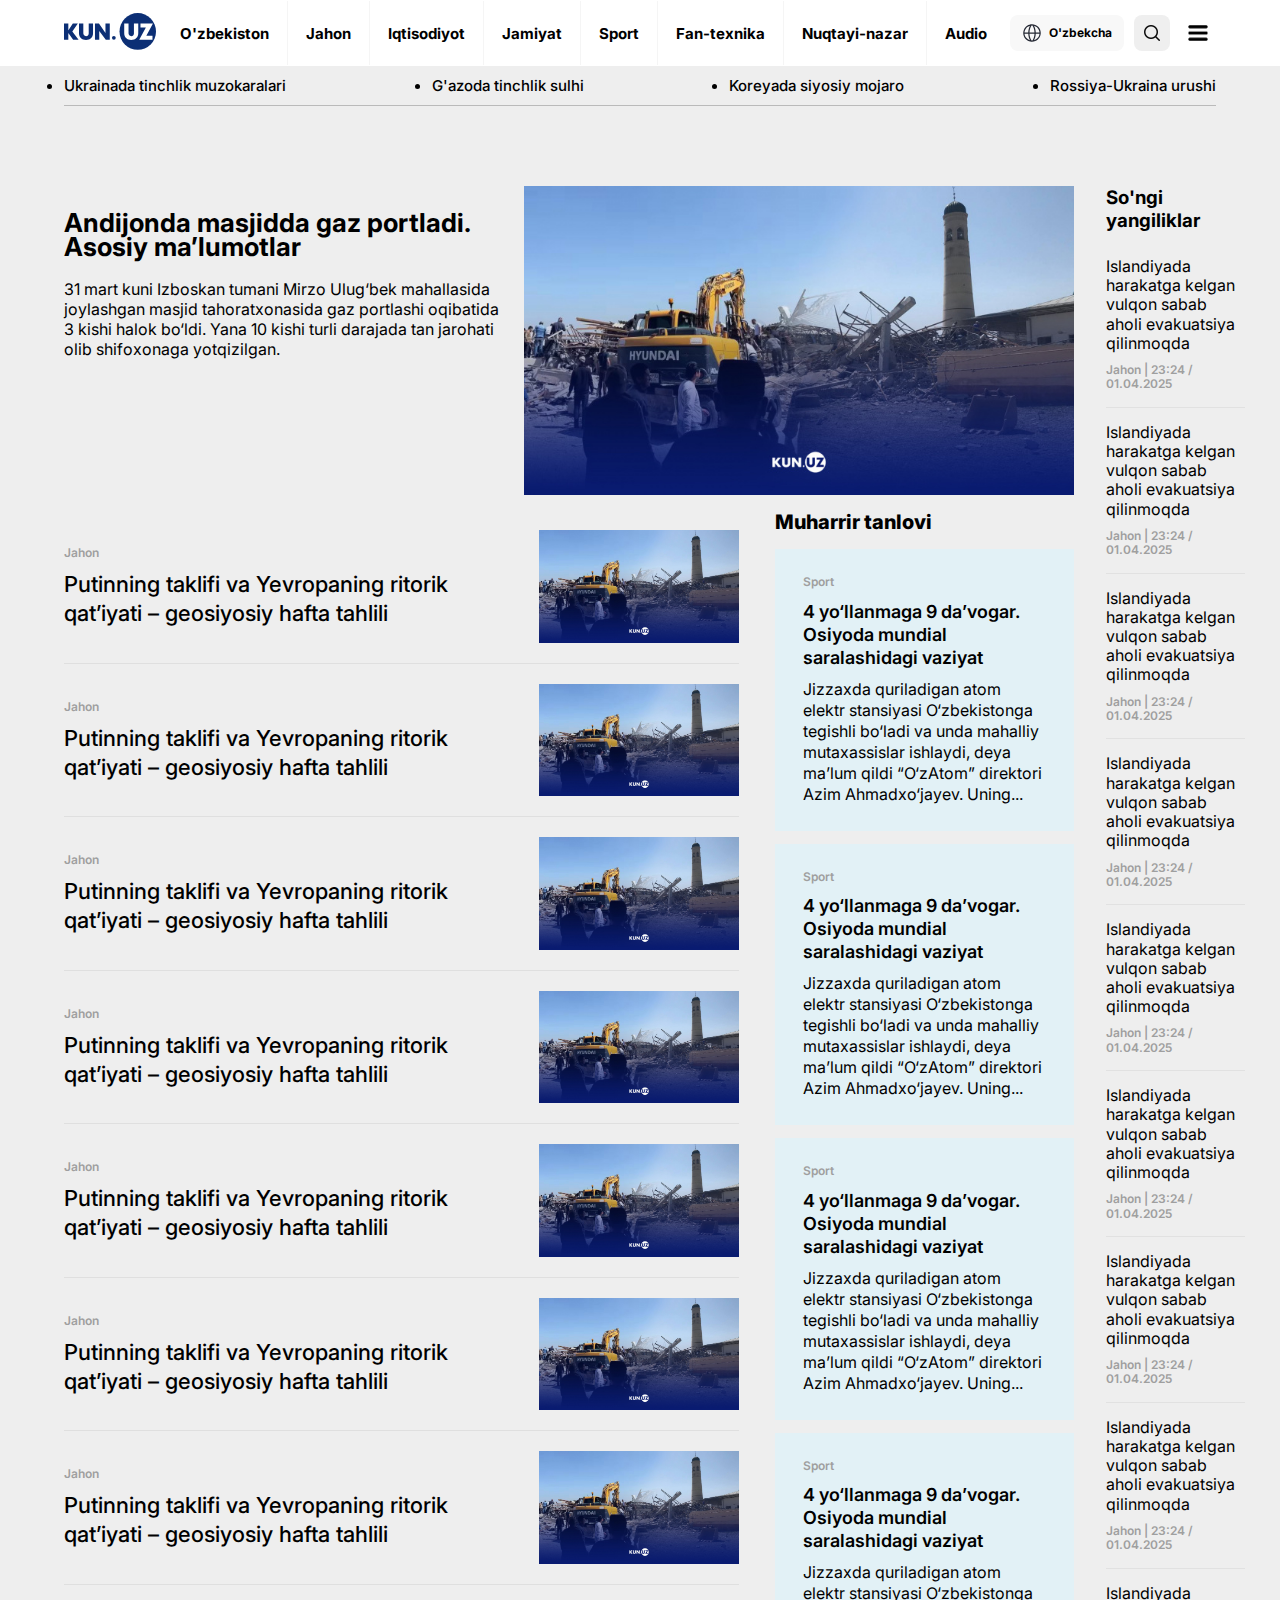
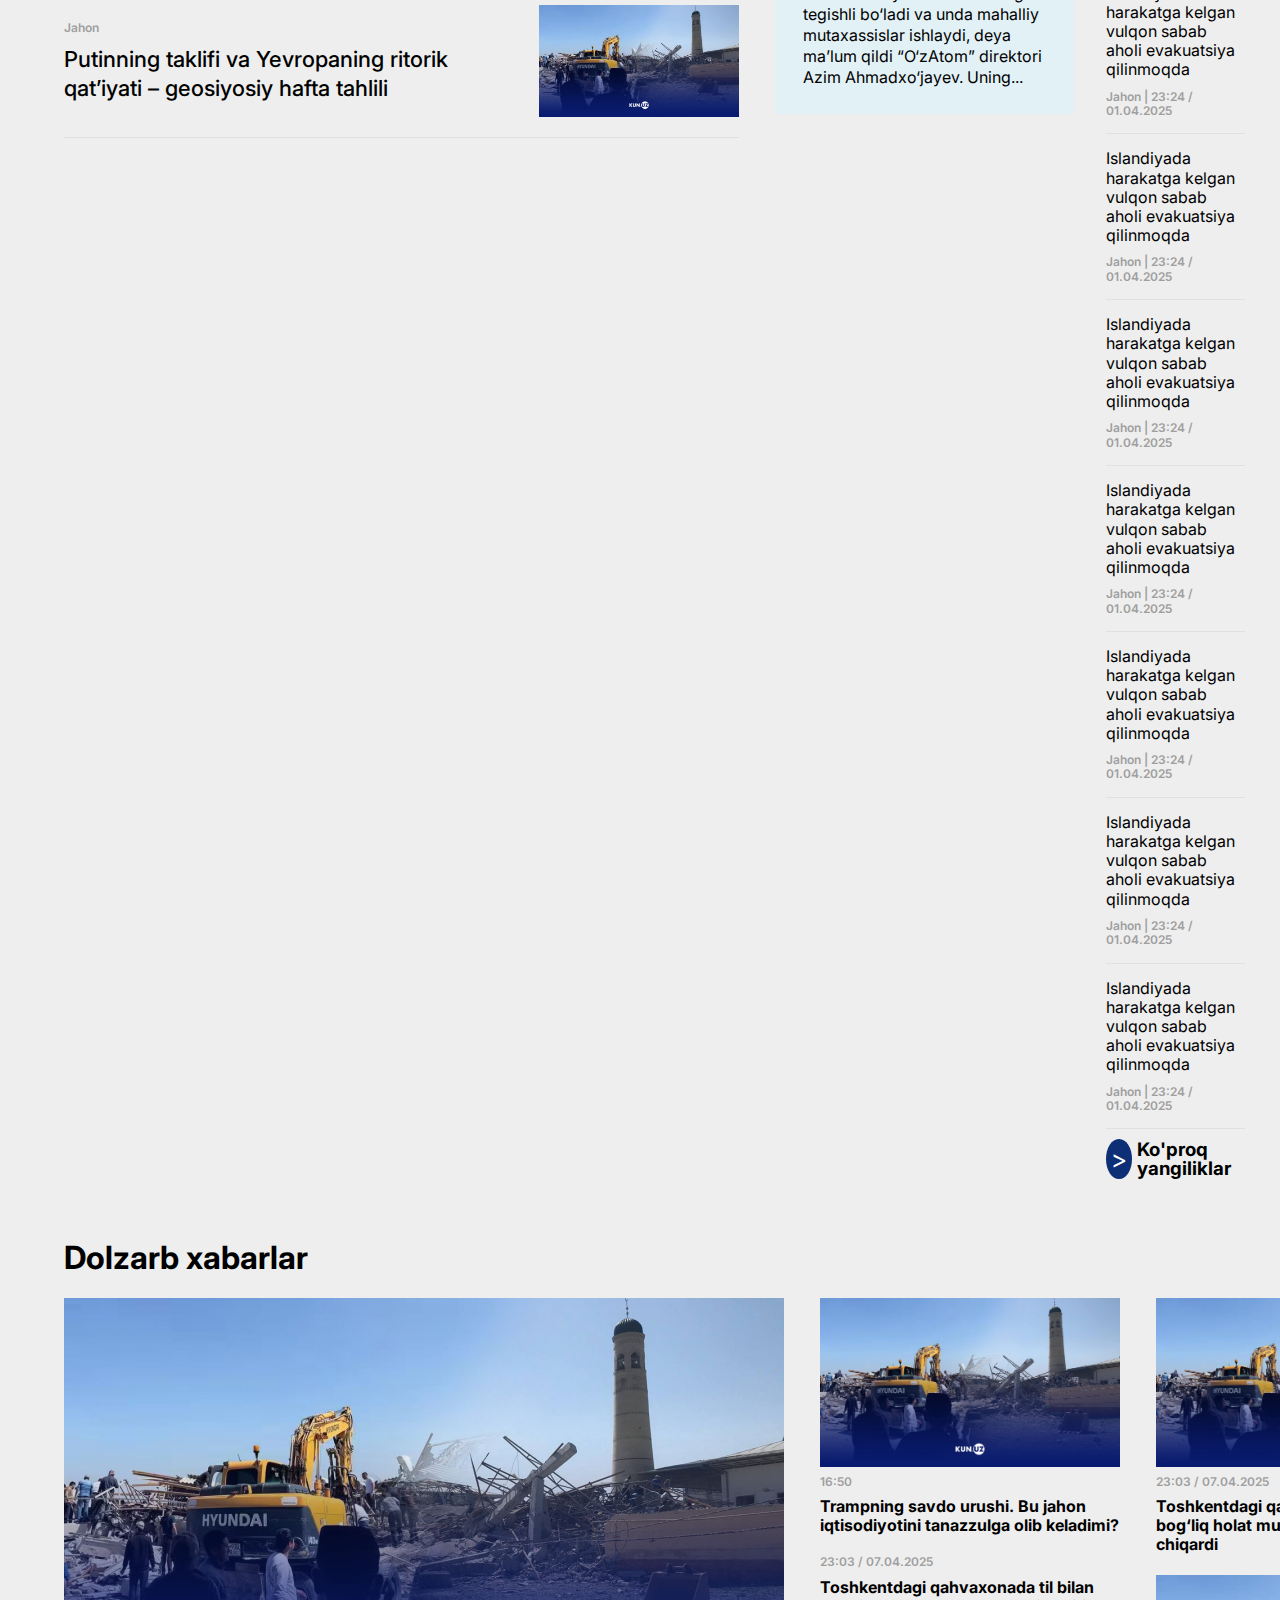
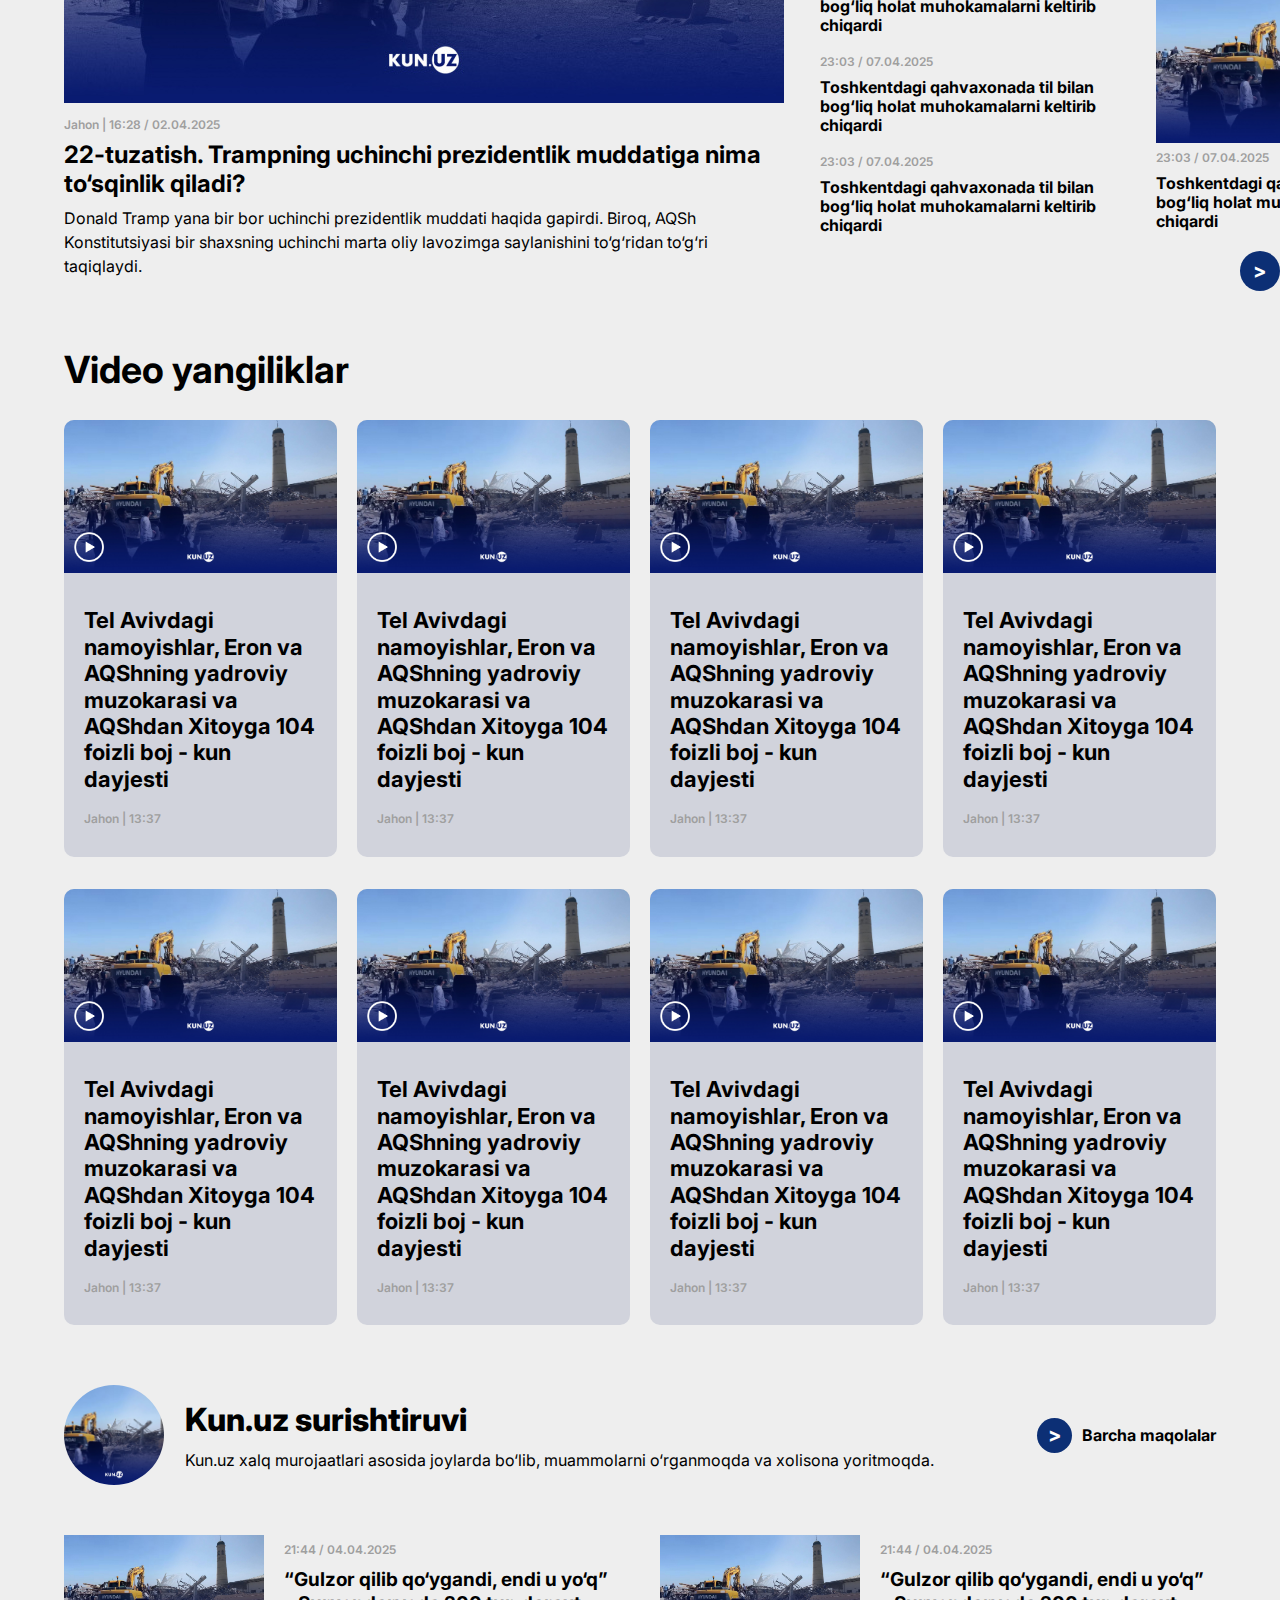
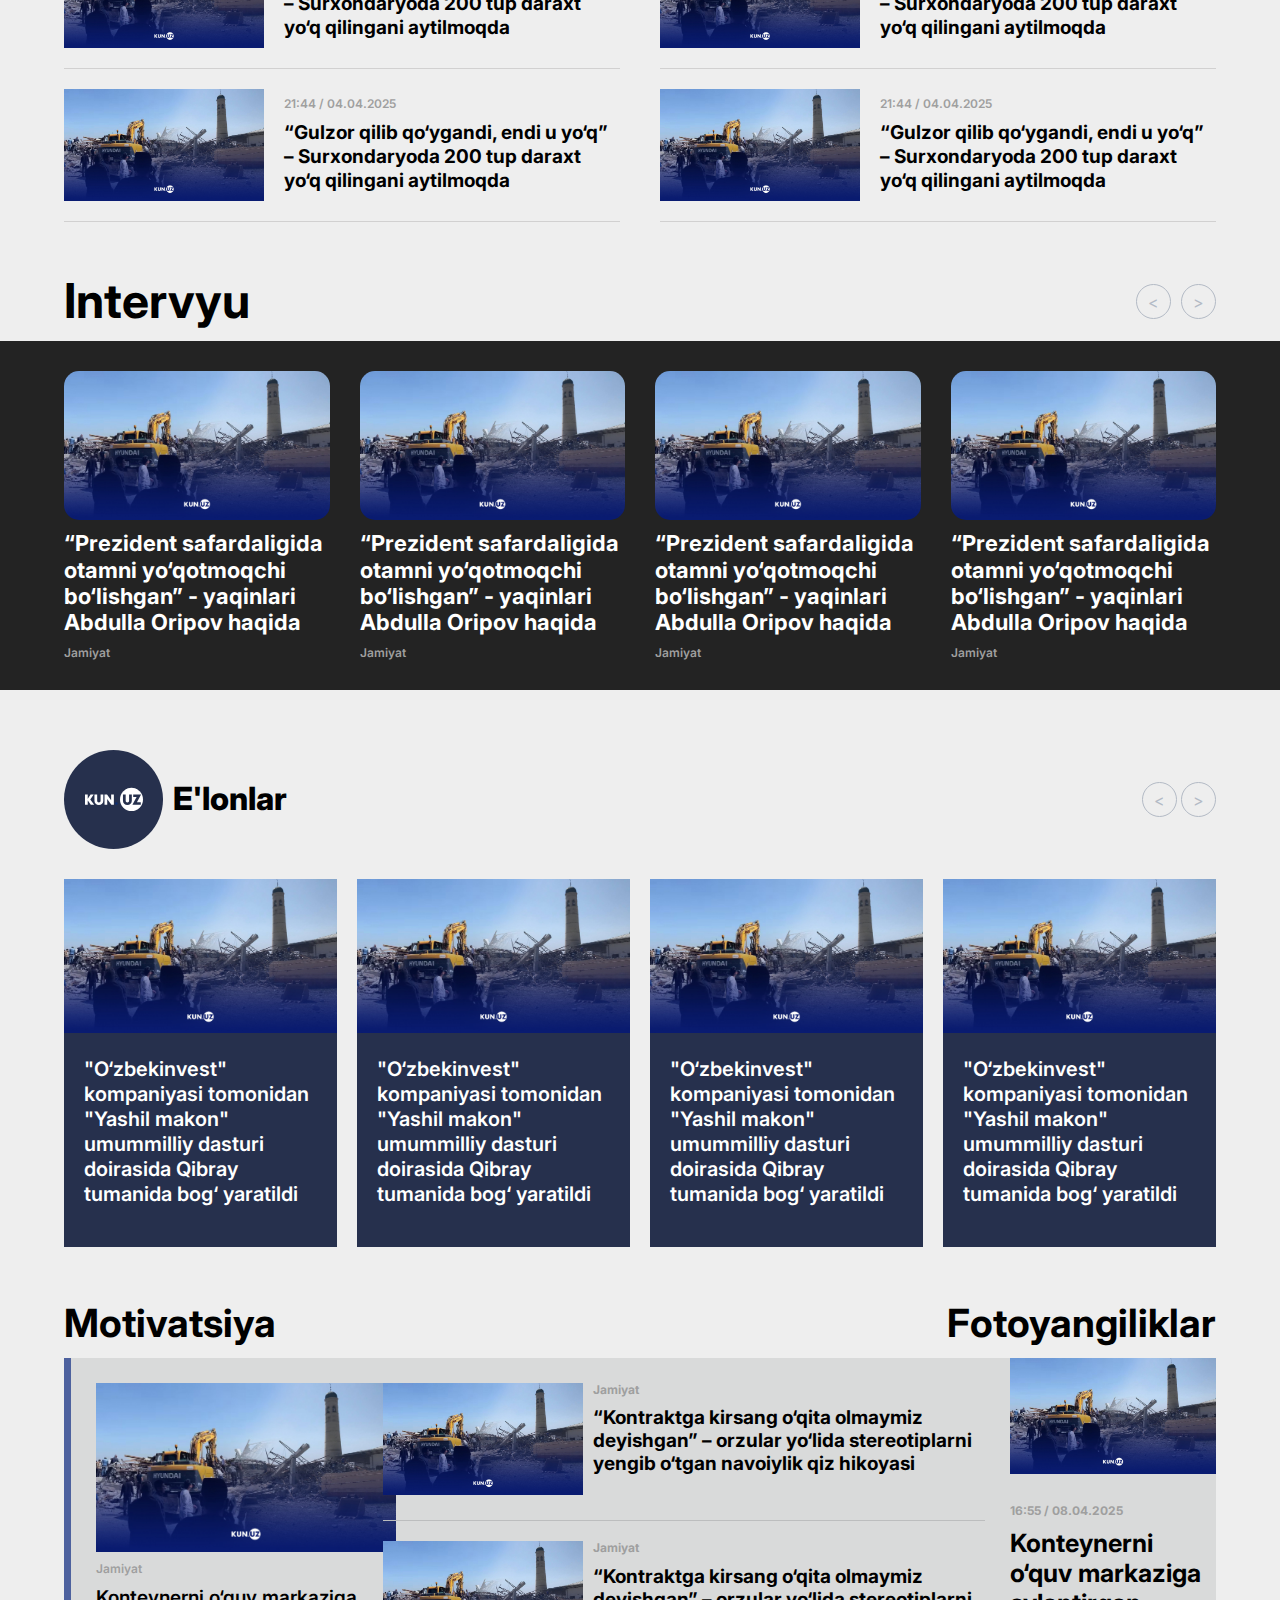
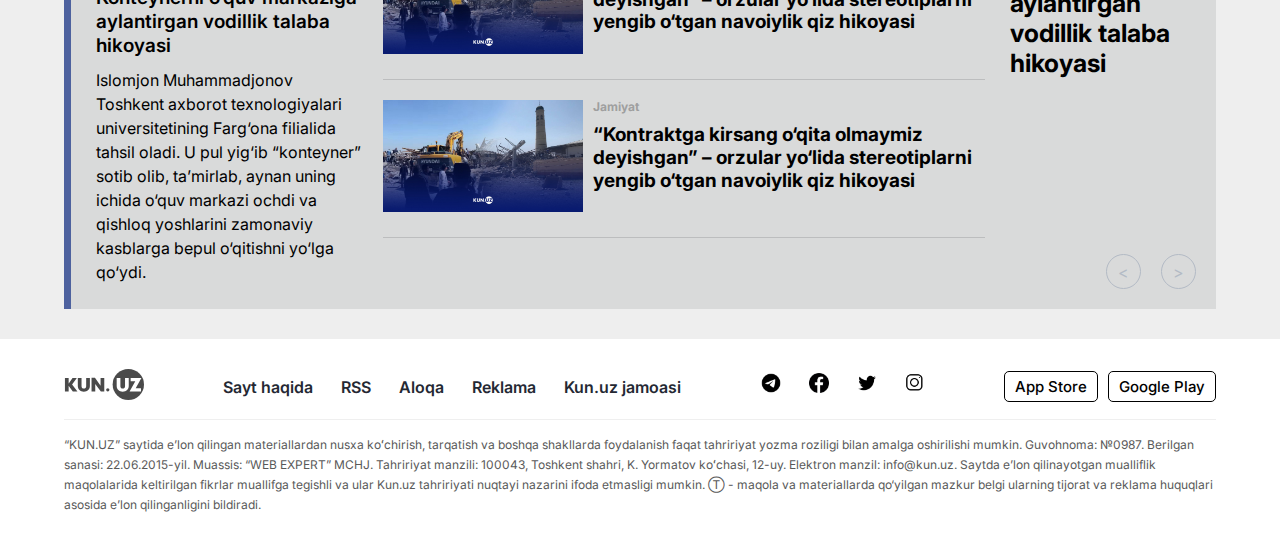
==== commit 2968a53b: "download" ====
--- a/index.html
+++ b/index.html
@@ -1,6 +1,5 @@
 <!DOCTYPE html>
 <html lang="en">
-
 <head>
     <meta charset="UTF-8">
     <meta name="viewport" content="width=device-width, initial-scale=1.0">
@@ -14,6 +13,7 @@
     <link rel="stylesheet" href="./css/interview.css">
     <link rel="stylesheet" href="./css/elonlar.css">
     <link rel="stylesheet" href="./css/motivation.css">
+    <link rel="stylesheet" href="./css/one-news.css">
     <title>O'zbekiston va jahon yangiliklari</title>
 </head>
 <body>
--- a/css/one-news.css
+++ b/css/one-news.css
@@ -0,0 +1,53 @@
+.hero{
+    padding-top: 80px;
+}
+.one-news{
+    display: flex;
+}
+.one-news>div:nth-child(1){
+    display: flex;
+    flex-direction: column;
+    align-items: center;
+    row-gap: 20px;
+    padding: 30px;
+}
+.one-news>div:nth-child(1)>a{
+    text-decoration: none;
+    background-color: #e8e7e7;
+    width: 40px;
+    height: 40px;
+    border-radius: 50%;
+    display: flex;
+    align-items: center;
+    justify-content: center;
+    color: #000000;
+}
+.one-news>div:nth-child(1)>a>img{
+    width: 20px;
+}
+.one-news>div:nth-child(2){
+    display: flex;
+    flex-direction: column;
+    row-gap: 20px;
+    border-left: 1px solid #E1E1E1;
+    border-right: 1px solid #E1E1E1;
+    padding: 0px 40px;
+}
+.one-news>div:nth-child(2)>span{
+    color: #C0C0C0;
+    font-size: 12px;
+    line-height: 20px;
+    font-weight: 500;
+
+}
+.one-news>div:nth-child(2)>h3{
+    font-size: 32px;
+    font-weight: 700;
+    line-height: 120%;
+    color: #0C2F75;
+}
+.one-news>div:nth-child(2)>p{
+    font-size: 20px;
+    line-height: 30px;
+    font-weight: 400;
+}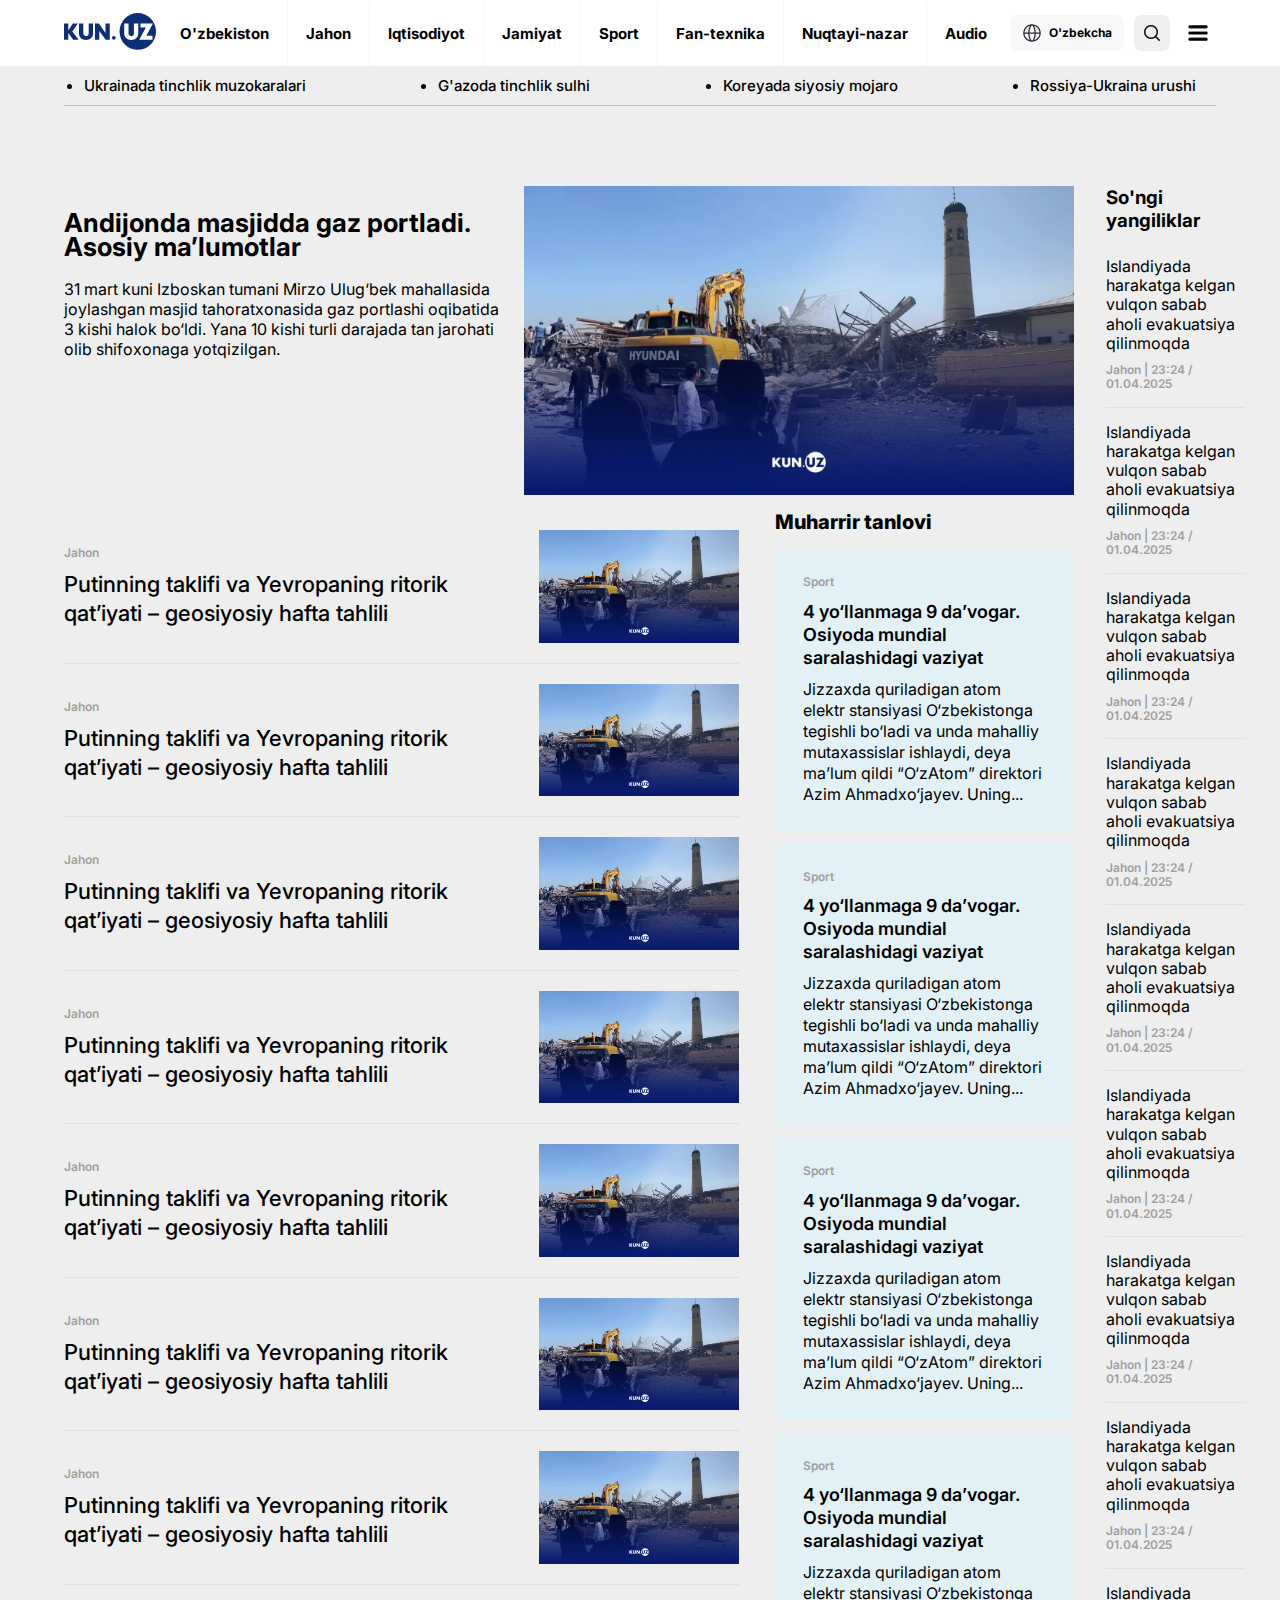
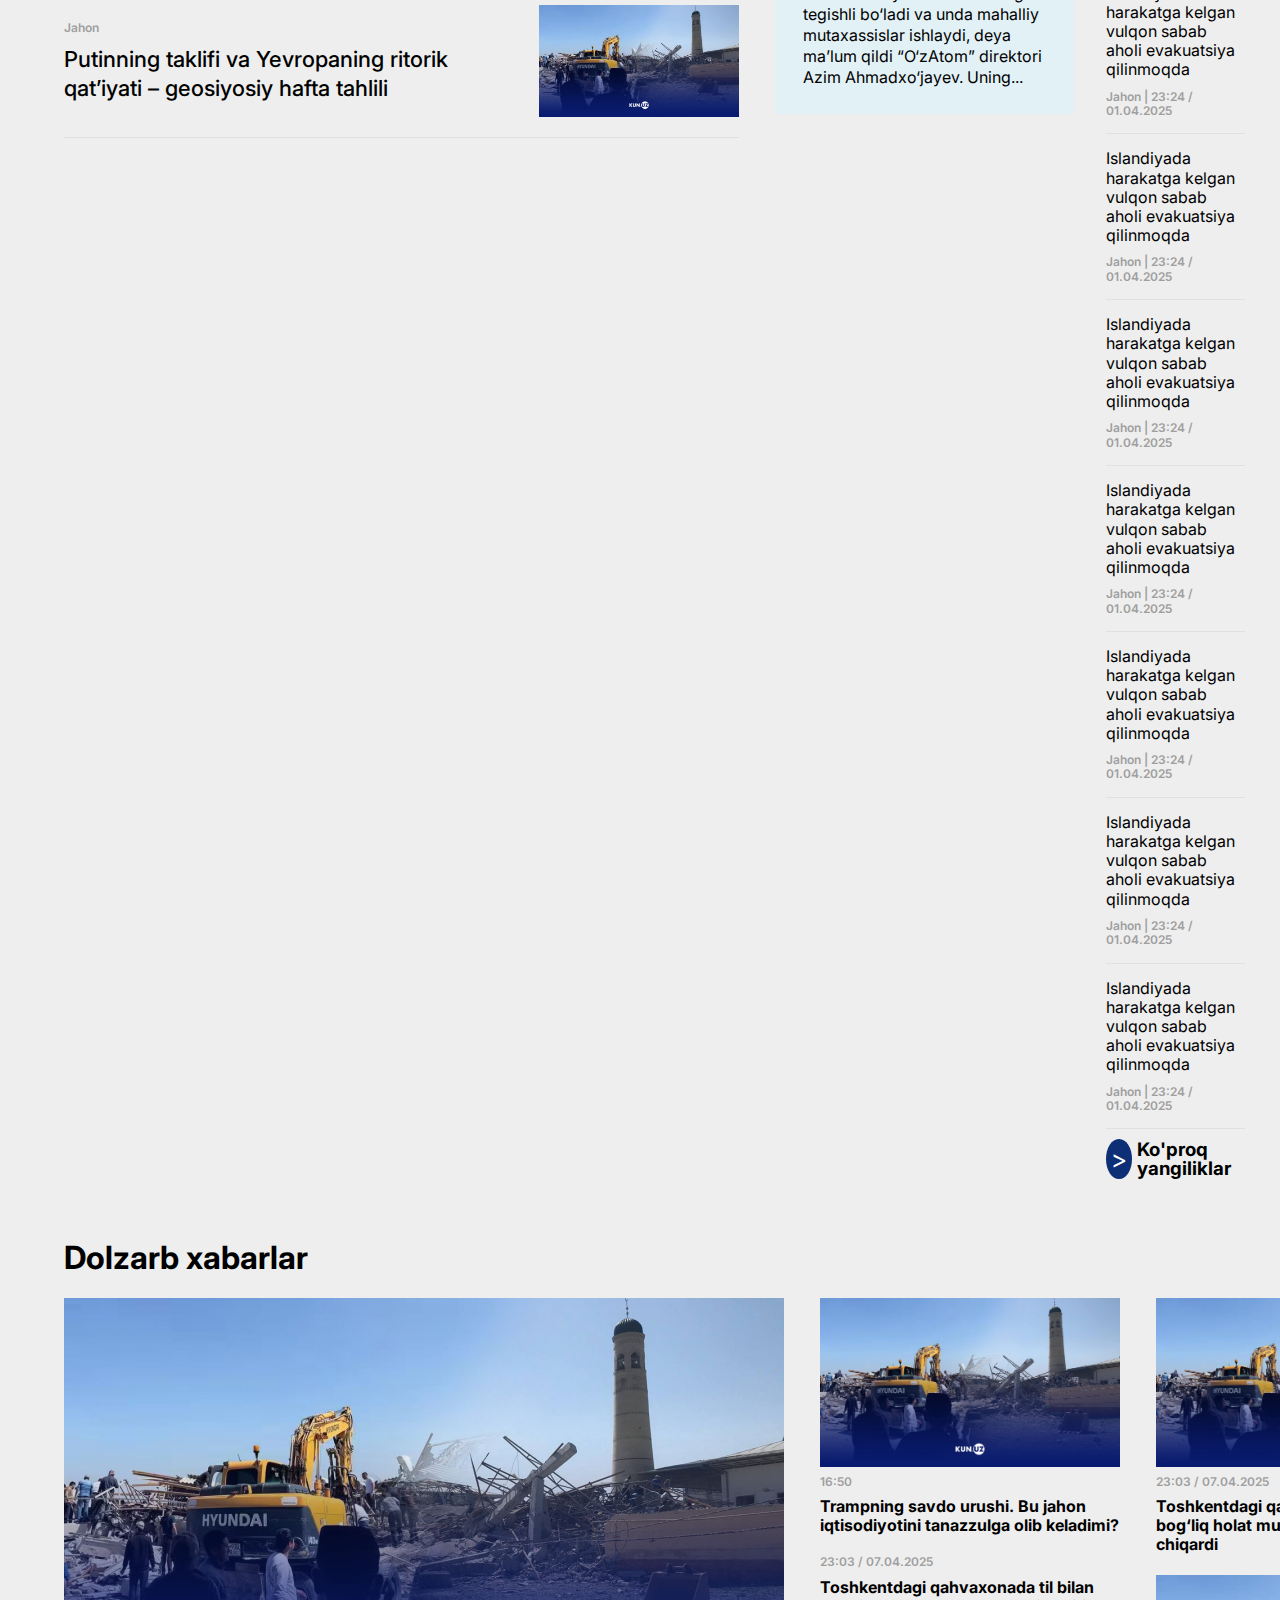
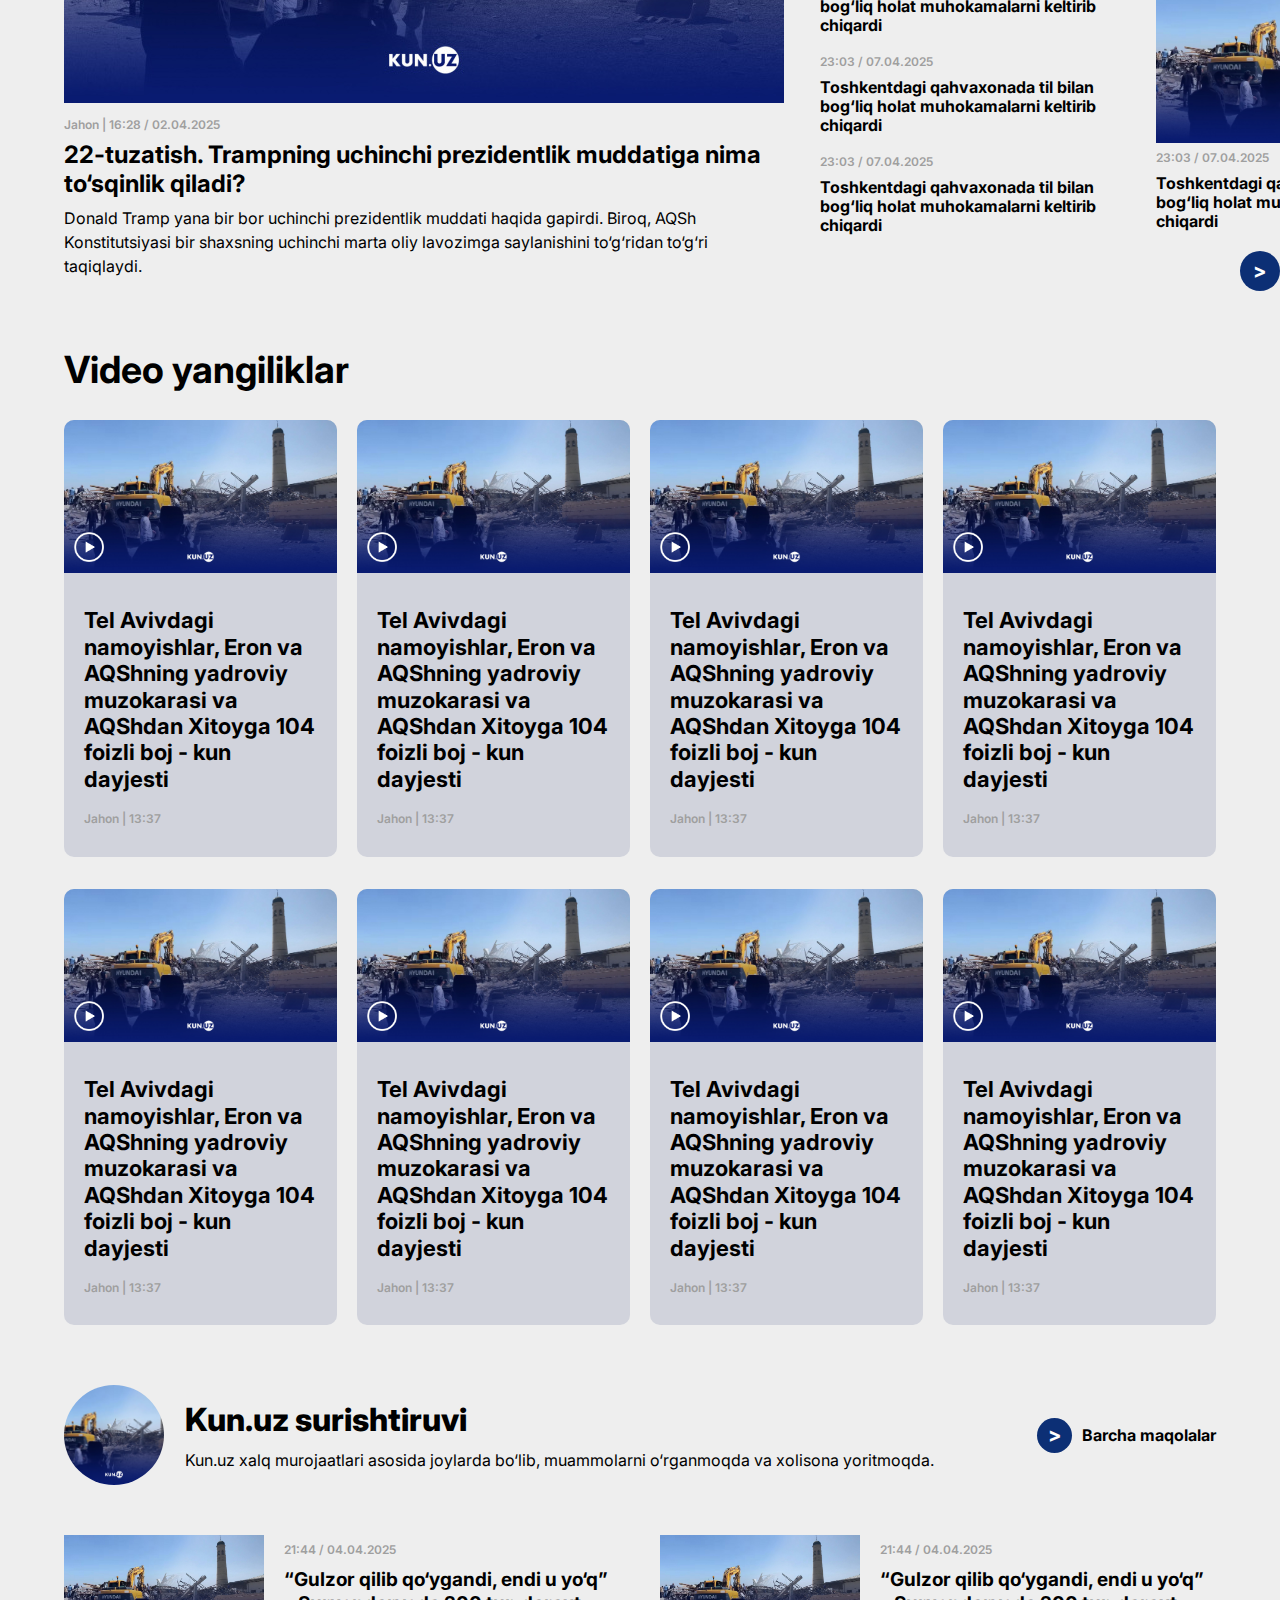
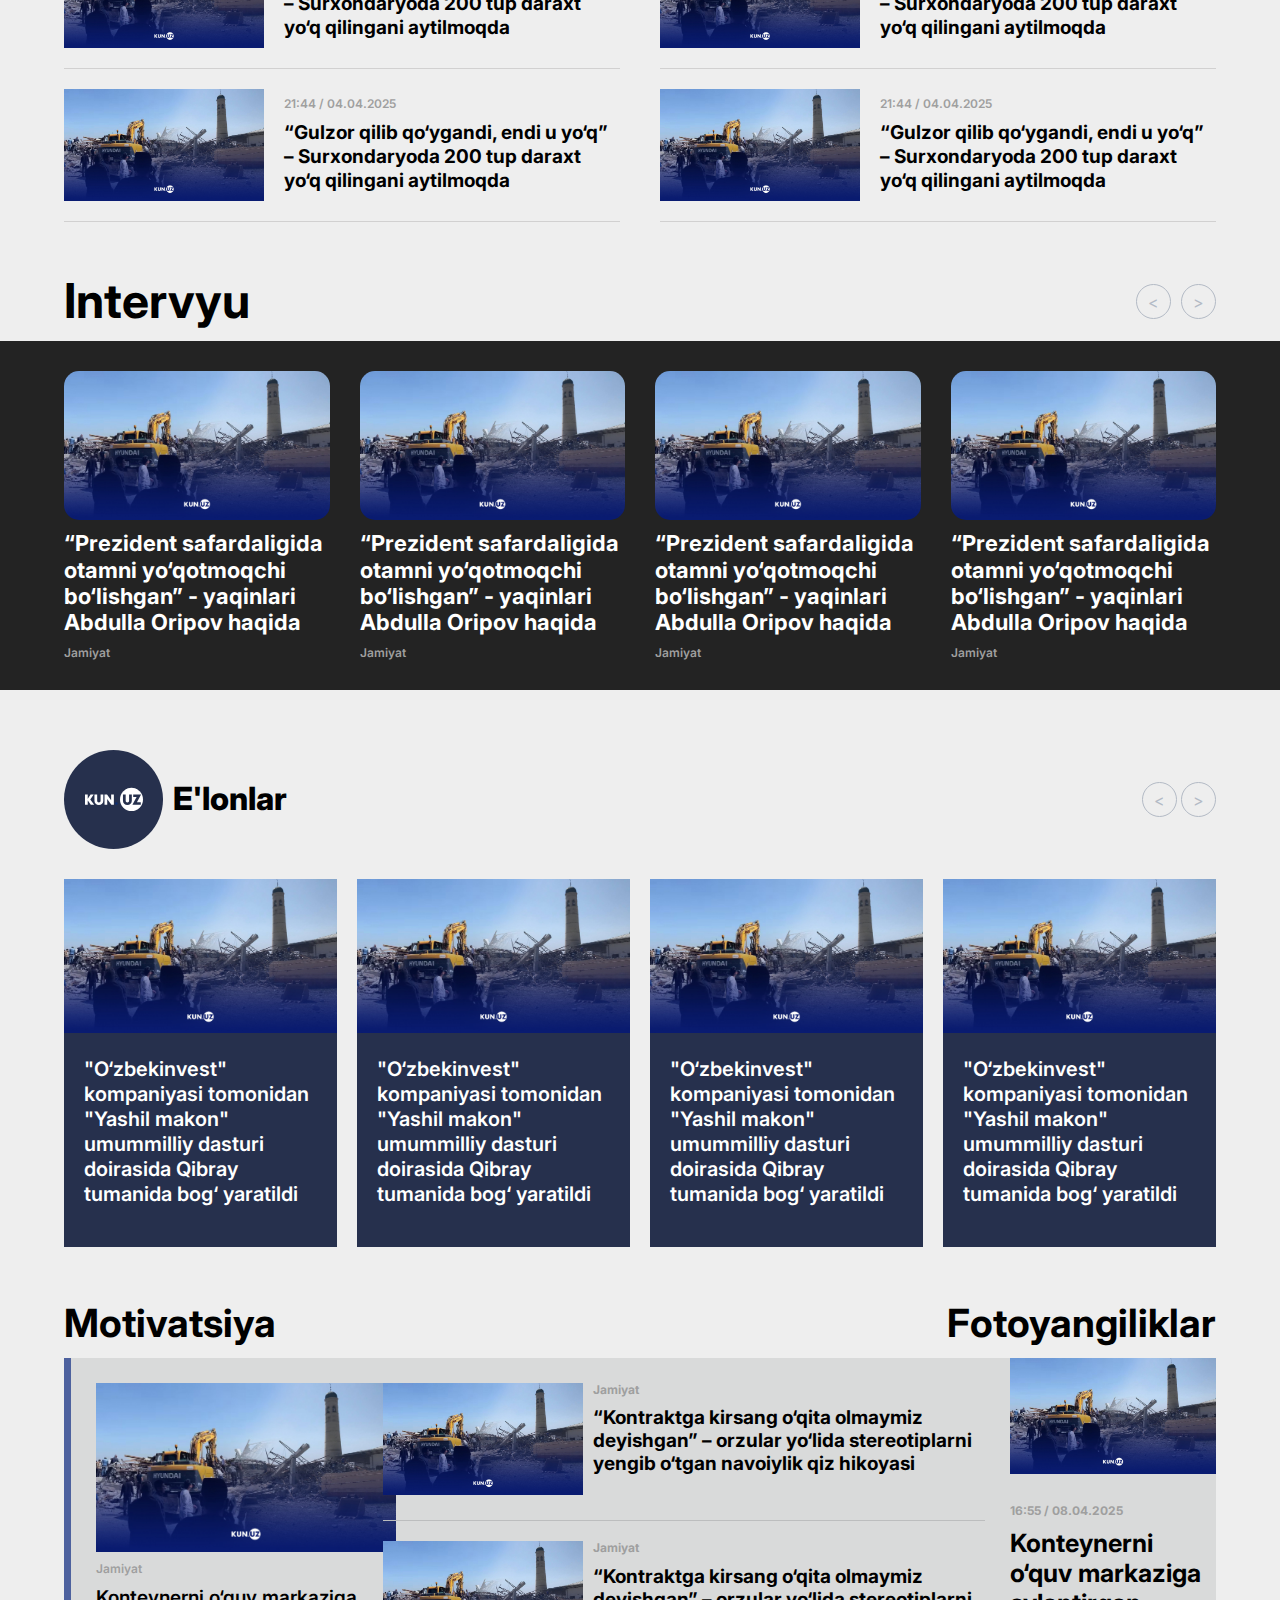
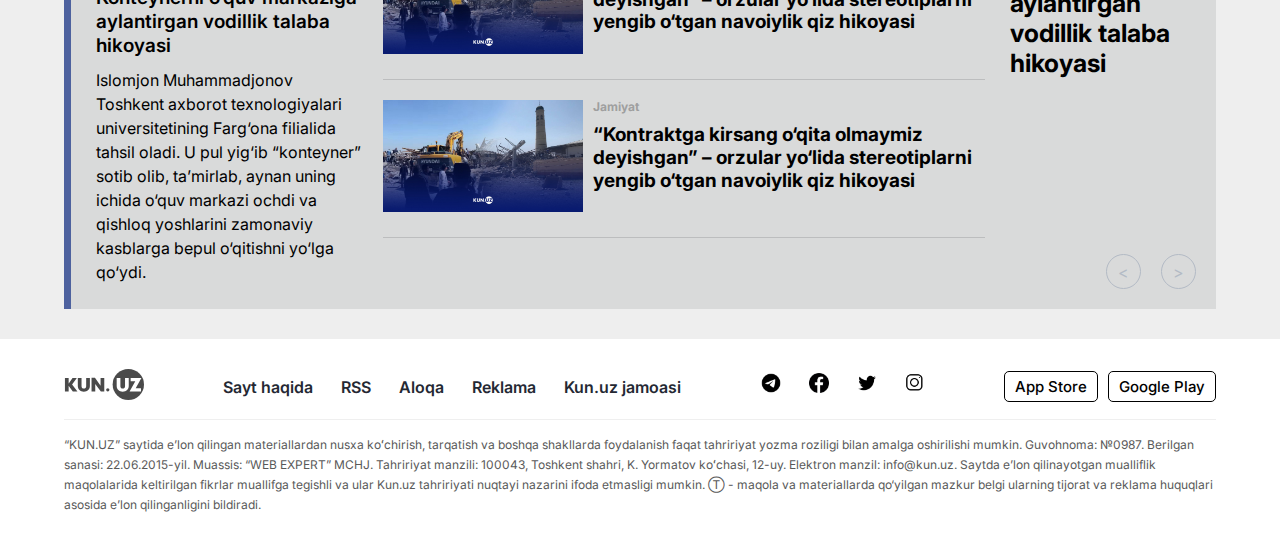
==== commit 7c1769c6: "upload" ====
--- a/index.html
+++ b/index.html
@@ -14,13 +14,14 @@
     <link rel="stylesheet" href="./css/elonlar.css">
     <link rel="stylesheet" href="./css/motivation.css">
     <link rel="stylesheet" href="./css/one-news.css">
+    <script defer src="./js/main.js"></script>
     <title>O'zbekiston va jahon yangiliklari</title>
 </head>
 <body>
     <header>
         <nav>
             <div class="container">
-                <a href="">
+                <a href="./index.html">
                     <picture>
                         <source srcset="./imgs/desktop-logo.svg" media="(min-width: 1024px)">
                         <img src="./imgs/mobile-logo.svg" alt="default logo">
@@ -28,7 +29,7 @@
                 </a>
                 <ul>
                     <li>
-                        <a href="">O'zbekiston</a>
+                        <a href="./uzbekistan.html">O'zbekiston</a>
                     </li>
                     <hr>
                     <li>
@@ -56,7 +57,7 @@
                     </li>
                     <hr>
                     <li>
-                        <a href="">Audio</a>
+                        <a href="./audio-news.html">Audio</a>
                     </li>
                 </ul>
                 <div class="nav-btns">
@@ -70,6 +71,42 @@
                     <button class="menu-btn">
                         <img src="./imgs/menu.png" alt="menu img"></button>
                 </div>
+                <div class="menu-links">
+                    <div>
+                        <ul>
+                            <li><a href="">-Videolavhalar</a></li>
+                            <li><a href="">-Fotolavhalar</a></li>
+                            <li><a href="">-Dolzarb xabarlar</a></li>
+                            <li><a href="">-Hayotiy hikoyalar</a></li>
+                        </ul>
+                        <ul>
+                            <li><a href="">-Muharrir tanlovi</a></li>
+                            <li><a href="">-Maqolalar</a></li>
+                            <li><a href="">-Kun mavzulari</a></li>
+                            <li><a href="">-Bizning jamoa</a></li>
+                        </ul>
+                        <ul>
+                            <li><a href="">-Reklama ta'riflari</a></li>
+                            <li><a href="">-Media kit</a></li>
+                        </ul>
+                    </div>
+                    <ul>
+                        <li><a href="">Toshkent sh.</a></li>
+                        <li><a href="">Qoraqalpog'iston</a></li>
+                        <li><a href="">Andijon</a></li>
+                        <li><a href="">Farg'ona</a></li>
+                        <li><a href="">Namangan</a></li>
+                        <li><a href="">Samarqand</a></li>
+                        <li><a href="">Buxoro</a></li>
+                        <li><a href="">Xorazm</a></li>
+                        <li><a href="">Surxondaryo</a></li>
+                        <li><a href="">Qashqadaryo</a></li>
+                        <li><a href="">Jizzax</a></li>
+                        <li><a href="">Sirdaryo</a></li>
+                        <li><a href="">Toshkent vil.</a></li>
+                        <li><a href="">Navoiy</a></li>
+                    </ul>
+                </div>
             </div>
         </nav>
         <div class="dolzarb">
--- a/css/header.css
+++ b/css/header.css
@@ -13,6 +13,7 @@
     display: flex;
     align-items: center;
     justify-content: space-between;
+    position: relative;
 }
 
 nav>.container>ul {
@@ -105,6 +106,7 @@
     display: flex;
     align-items: center;
     justify-content: space-between;
+    padding: 0px 20px;
 }
 .dolzarb ul>li>a{
     text-decoration: none;
@@ -156,7 +158,6 @@
 .main-news img{
     width: 550px;
 }
-
 .last-news{
     display: grid;
     grid-template-columns: 675px 1fr;
@@ -298,6 +299,63 @@
     color: #9f9f9f;
     cursor: pointer;
 }
+.menu-links{
+    position: absolute;
+    top: 65px;
+    display: flex;
+    flex-direction: column;
+    background-color: #FFFFFF;
+    width: 100%;
+    border-radius: 5px;
+    row-gap: 100px;
+    box-shadow: 0px 0px 10px .1px #A9AABC;
+    z-index: 98;
+    transform: scaleY(0);
+    transform-origin: top;
+    transition: all .2s ease;
+}
+.menu-links.active{
+    transform: scaleY(1);
+}
+.menu-links>div{
+    display: flex;
+    padding: 50px 0px;
+}
+.menu-links>div>ul{
+    padding: 0px 50px;
+    display: flex;
+    flex-direction: column;
+    row-gap: 15px;
+    list-style: none;
+    border-right: 1px solid #e7e6e6;
+}
+.menu-links>div>ul>li>a{
+    text-decoration: none;
+    font-size: 18px;
+    font-weight: 700;
+    line-height: 120%;
+    color: #032058;
+}
+.menu-links>div>ul>li>a:hover{
+    color: #0035a0;
+}
+.menu-links>ul{
+    display: flex;
+    align-items: center;
+    justify-content: space-between;
+    list-style: none;
+    padding: 10px;
+    box-shadow: 0px 0px 10px .1px #A9AABC;
+}
+.menu-links>ul>li>a{
+    text-decoration: none;
+    font-size: 12px;
+    font-weight: 600;
+    color: #000000;
+}
+.menu-links>ul>li>a:hover{
+    text-decoration: underline;
+}
 @media (max-width: 1024px) {
     nav {
         padding: 15px 0px;
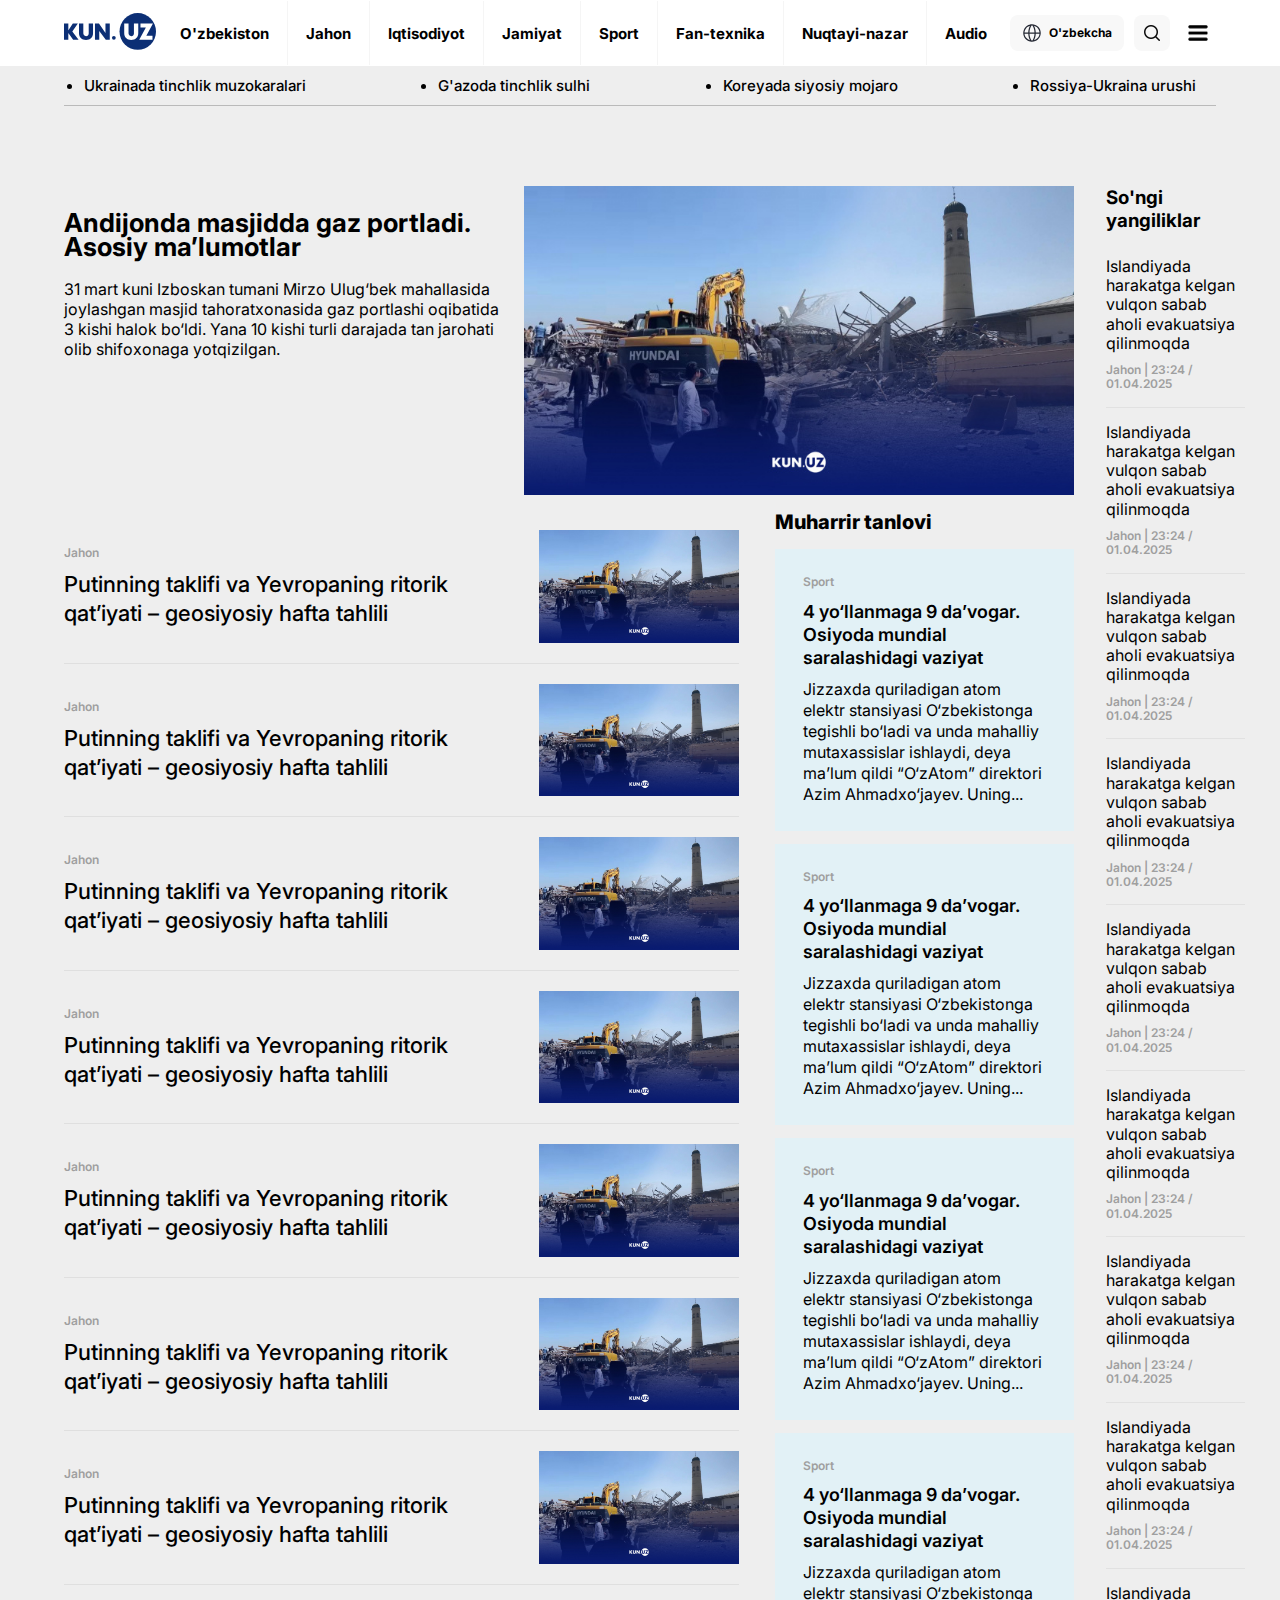
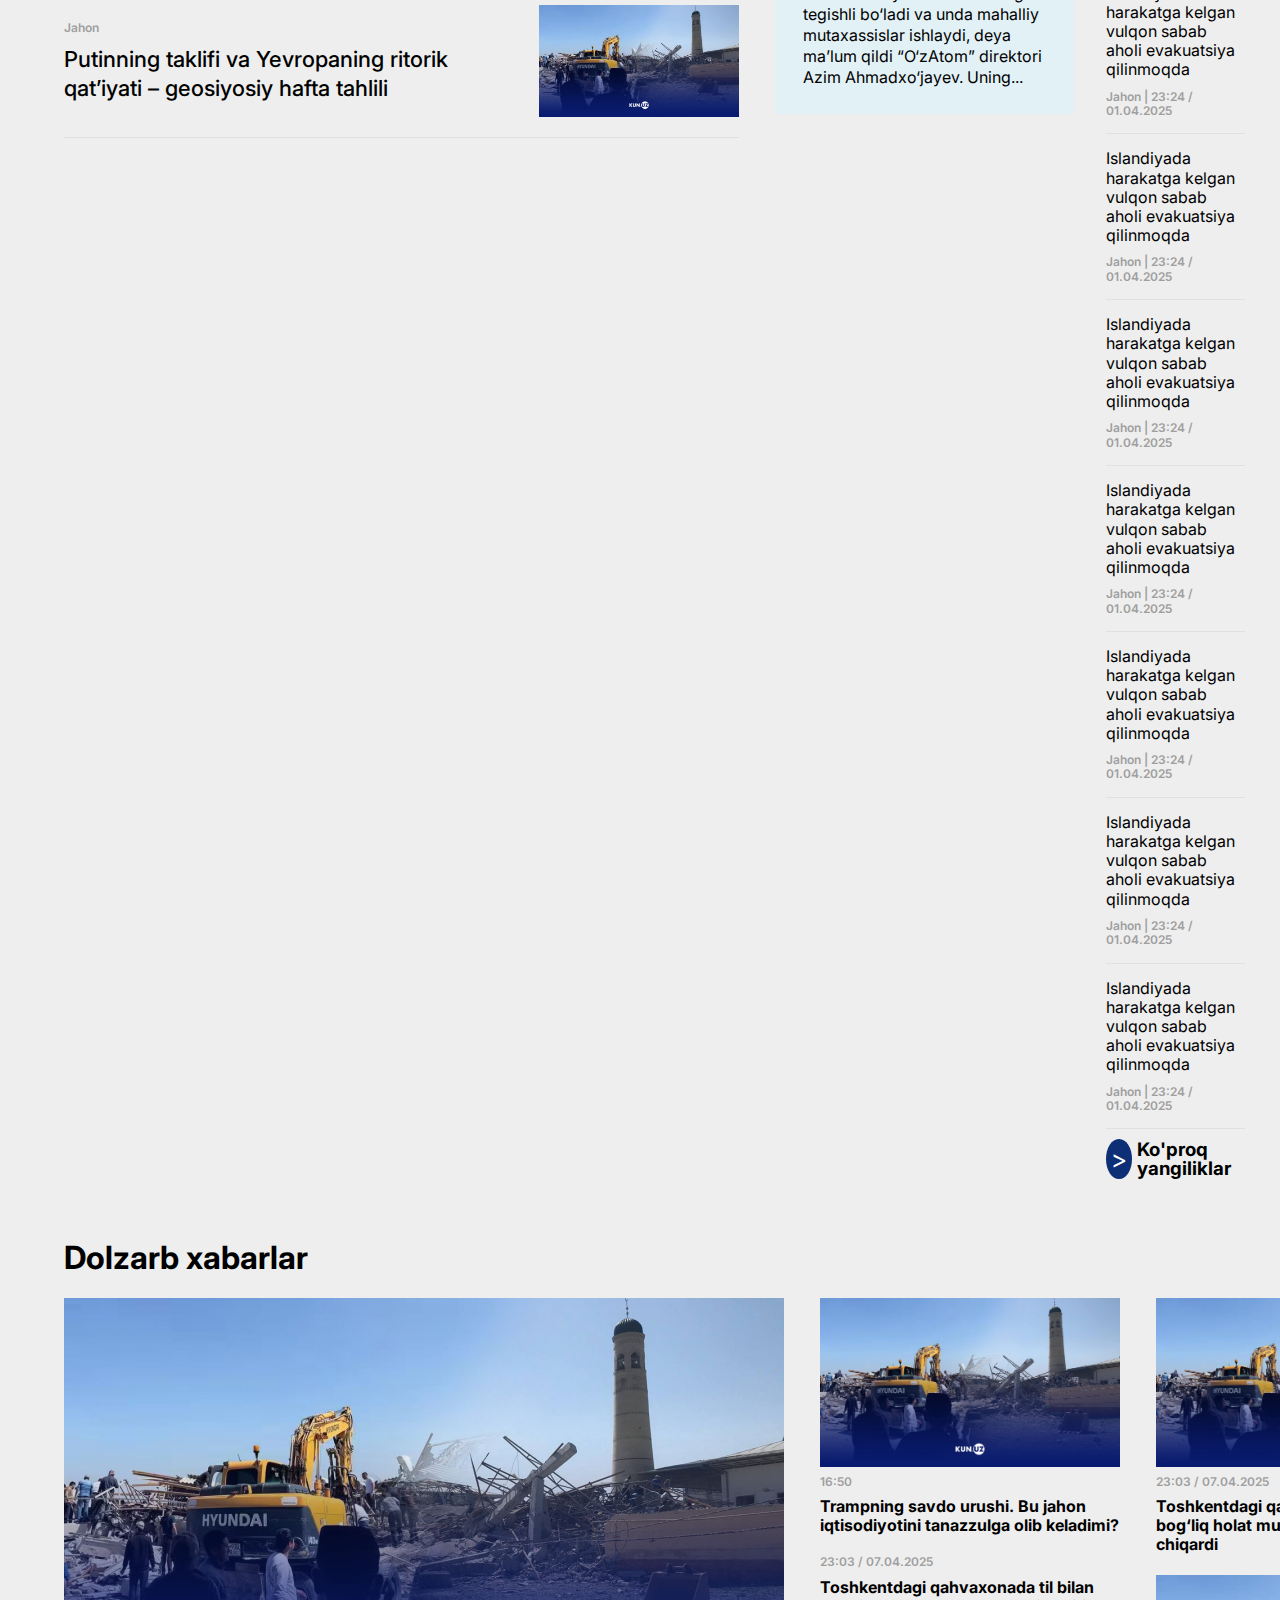
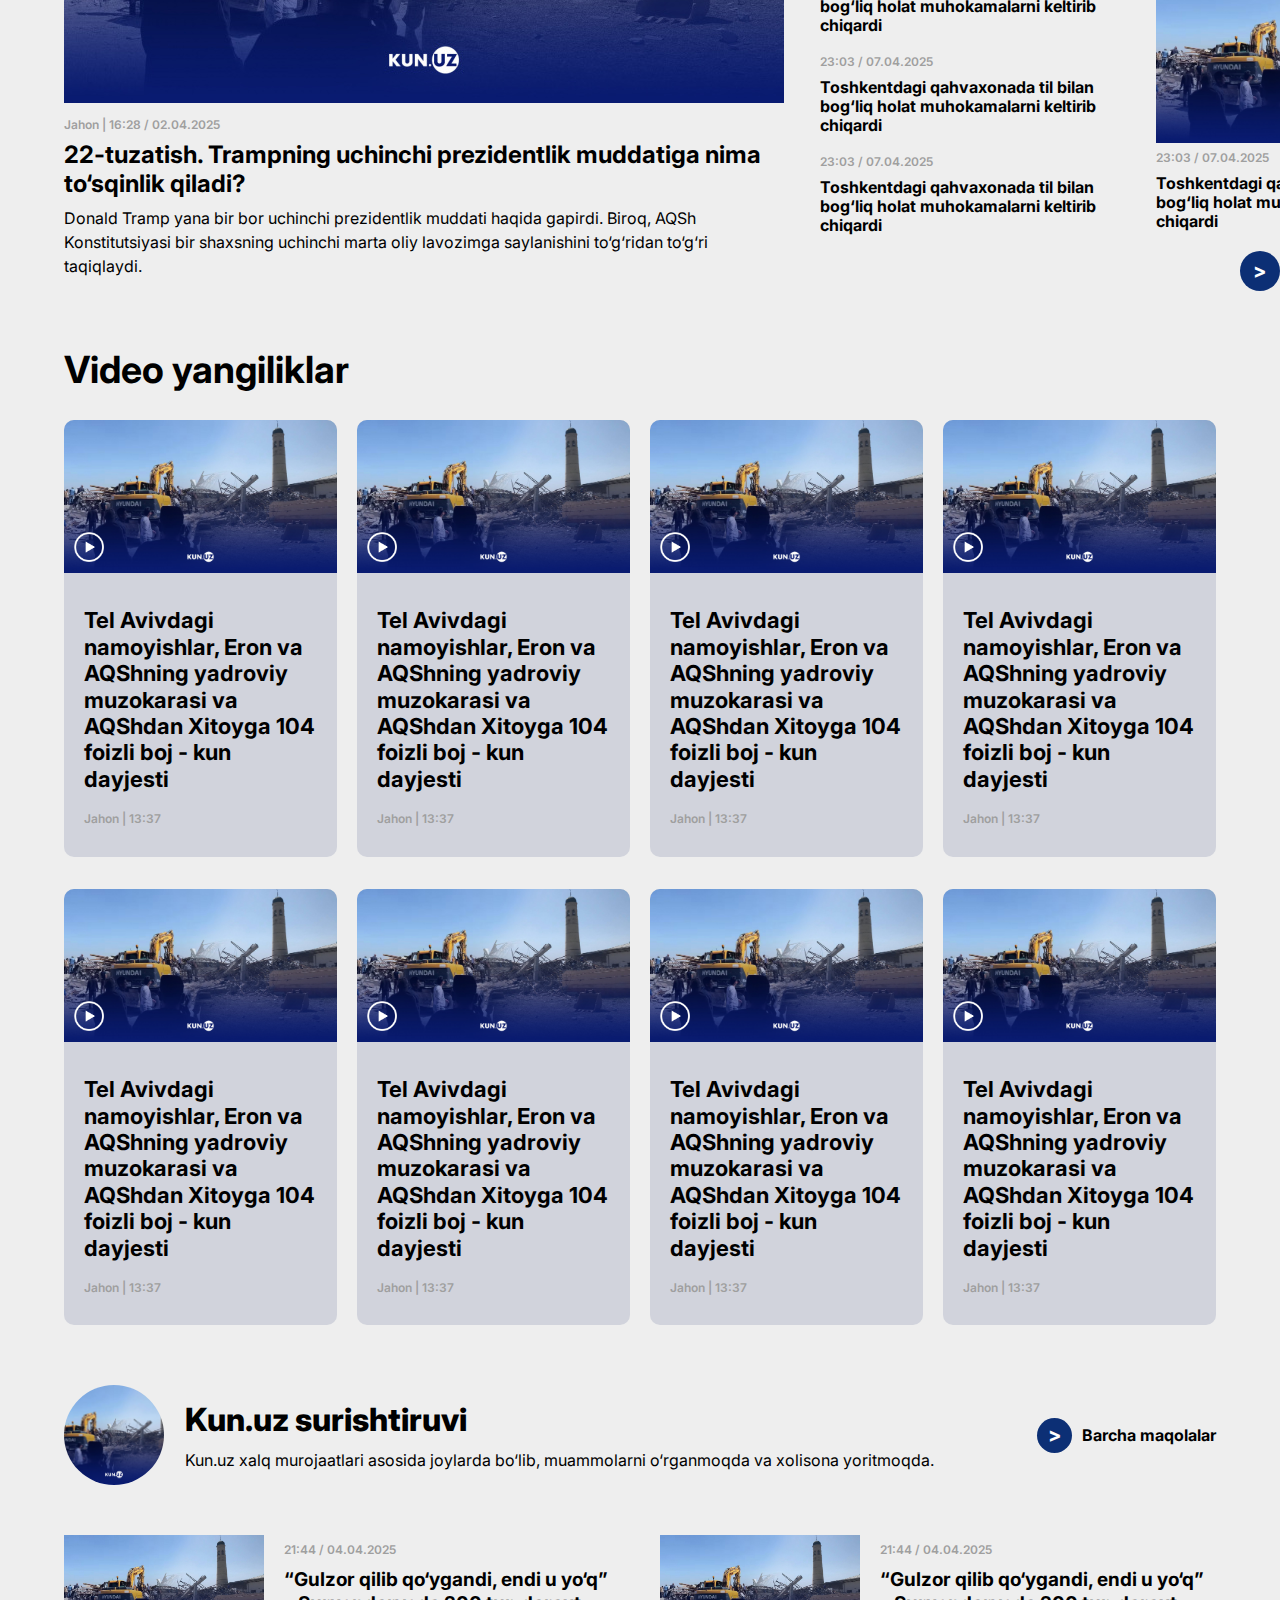
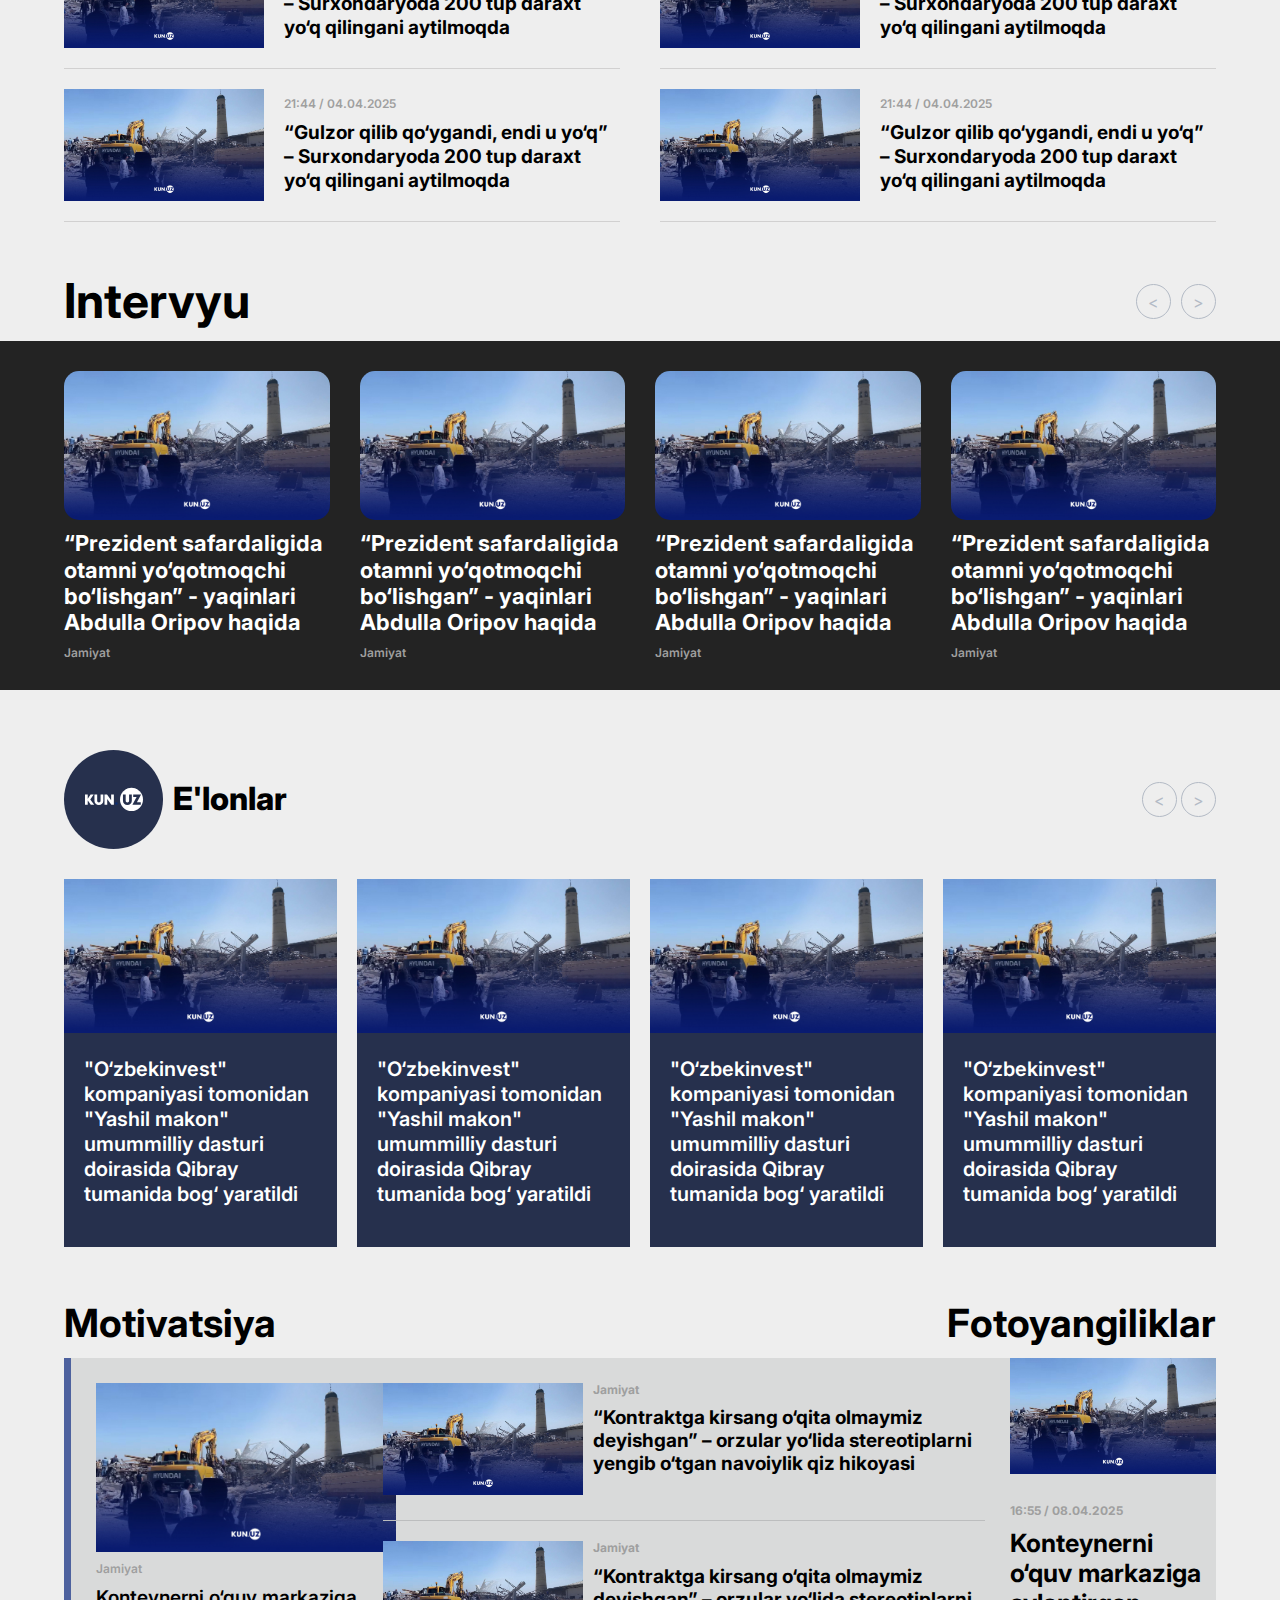
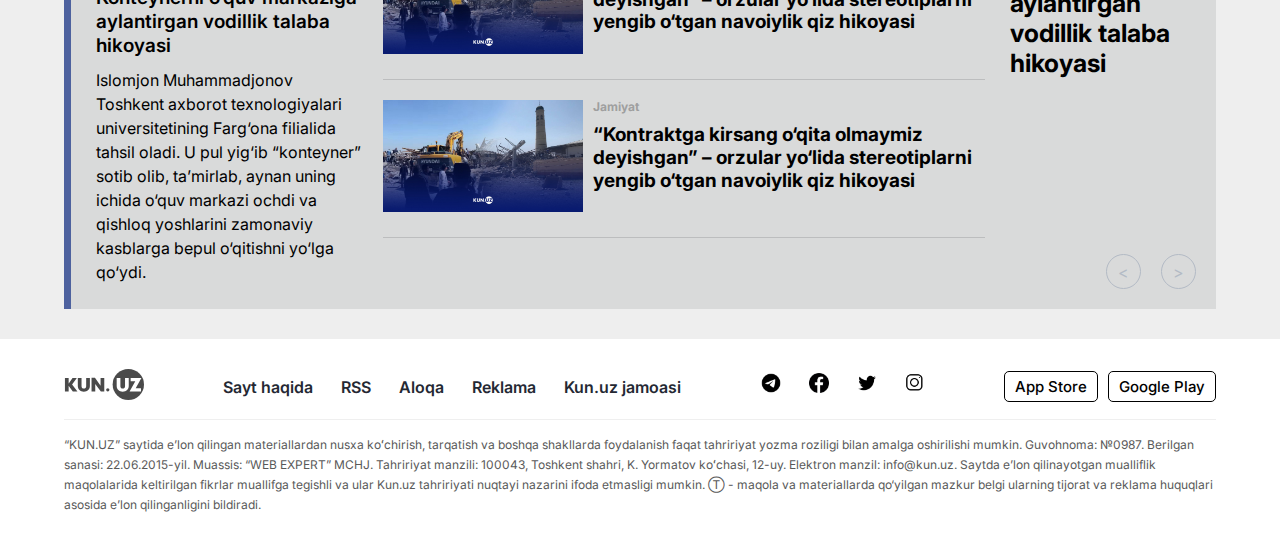
==== commit 580808e2: "upload" ====
--- a/index.html
+++ b/index.html
@@ -65,9 +65,15 @@
                         <img src="./imgs/language.svg" alt="select lang img">
                         <span>O'zbekcha</span>
                     </button>
-                    <button class="search-bar">
-                        <img src="./imgs/search.png" alt="search img">
-                    </button>
+                    <div class="search-bar">
+                        <button class="search-btn">
+                            <img src="./imgs/search.png" alt="search img">
+                        </button>
+                        <div class="search-input">
+                            <input placeholder="Qidiruv" type="text">
+                            <button class="remove-search">x</button>
+                        </div>
+                    </div>
                     <button class="menu-btn">
                         <img src="./imgs/menu.png" alt="menu img"></button>
                 </div>
--- a/css/header.css
+++ b/css/header.css
@@ -68,16 +68,46 @@
     gap: 7px;
     background-color: #f8f8f8;
 }
-
-nav .nav-btns .search-bar {
+.search-bar{
+    width: 36px;
+    height: 36px;
+    position: relative;
+}
+.search-btn{
     width: 36px;
     height: 36px;
     padding: 10px;
-    display: flex;
-    align-items: center;
-    justify-content: center;
-}
-
+    background-color: #f8f8f8;
+}
+.search-input{
+    position: absolute;
+    width: 220px;
+    display: flex;
+    align-items: center;
+    justify-content: space-between;
+    padding: 8px;
+    border-radius: 8px;
+    gap: 10px;
+    left: -180px;
+    top: 0;
+    background-color: #FFFFFF;
+    border: 1px solid #D6D6D6;
+    z-index: 100;
+    transform: scaleX(0);
+    transition: all .2s ease;
+}
+.search-input.active{
+    transform: scaleX(1);
+}
+.search-input>input{
+    outline: none;
+    border: none;
+    background-color: transparent;
+}
+.search-input>button{
+    background-color: transparent;
+    border: none;
+}
 nav .nav-btns .search-bar img {
     width: 100%;
 }
